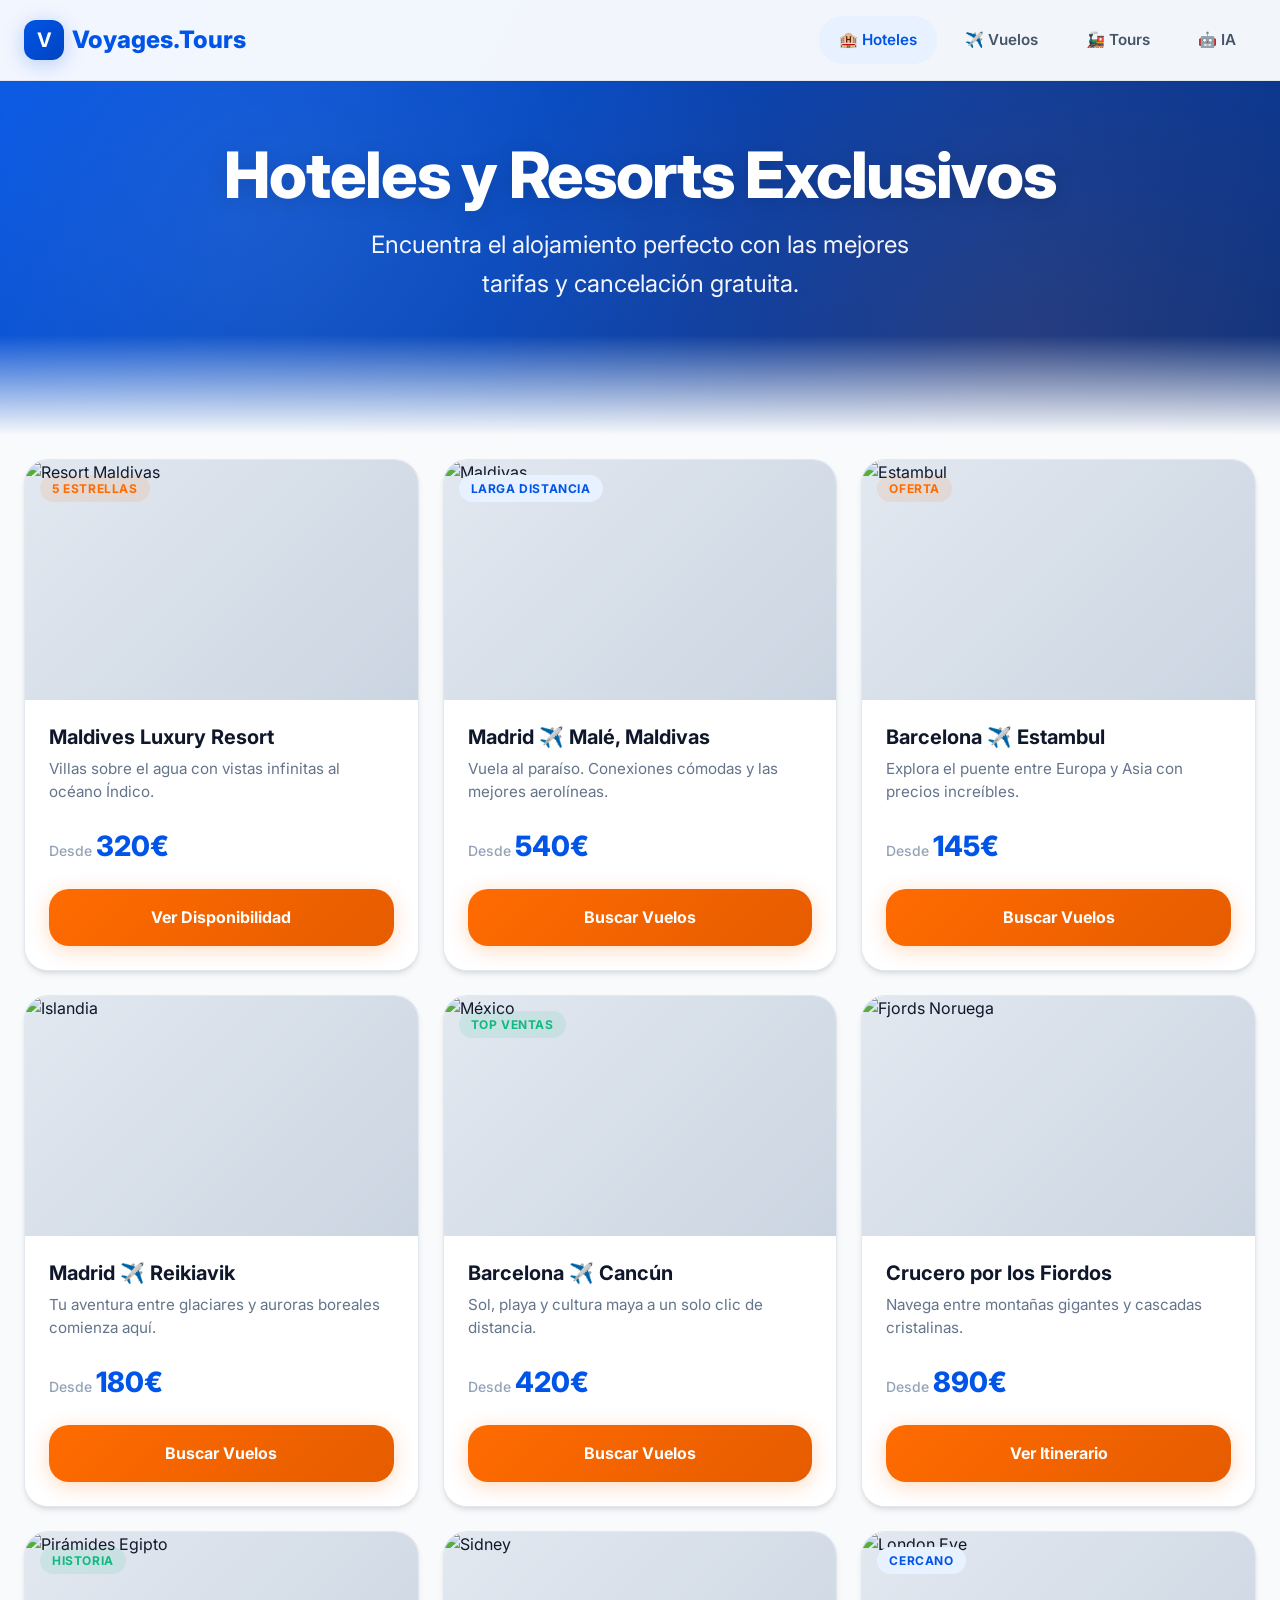
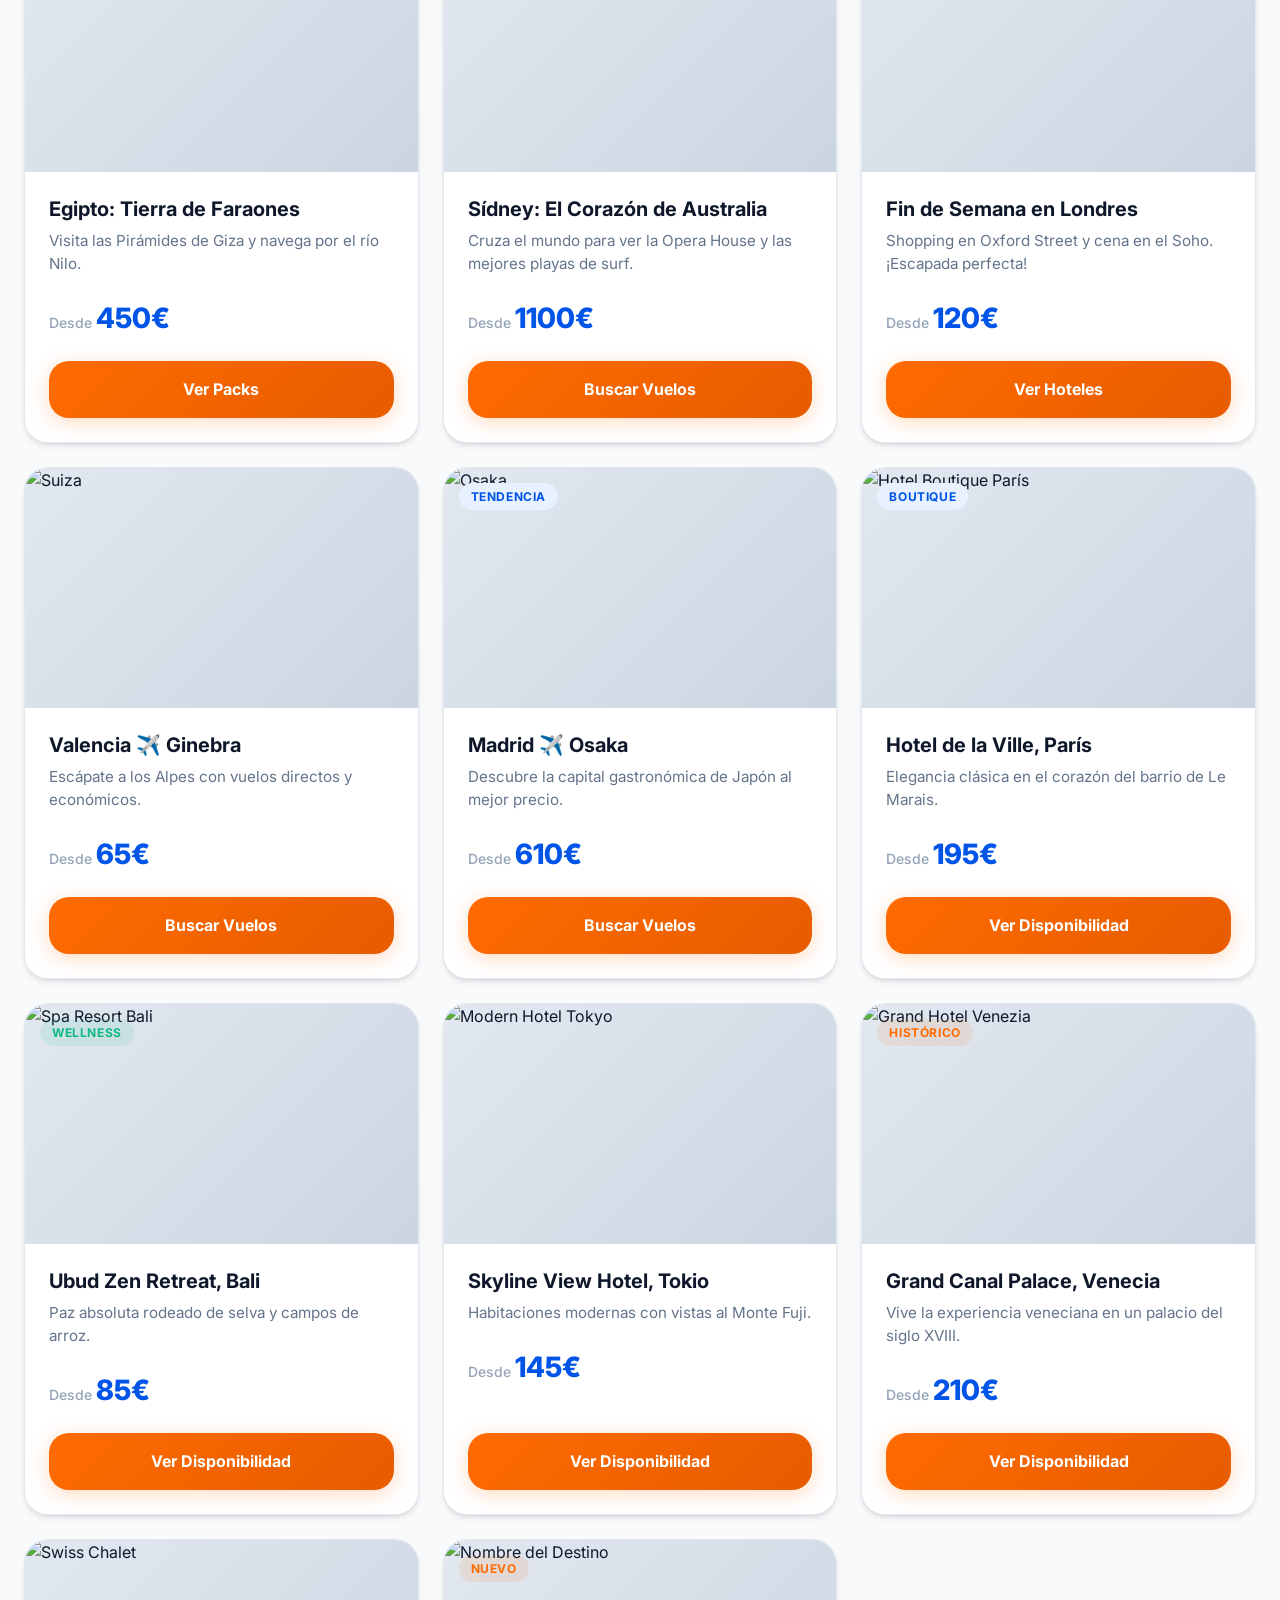
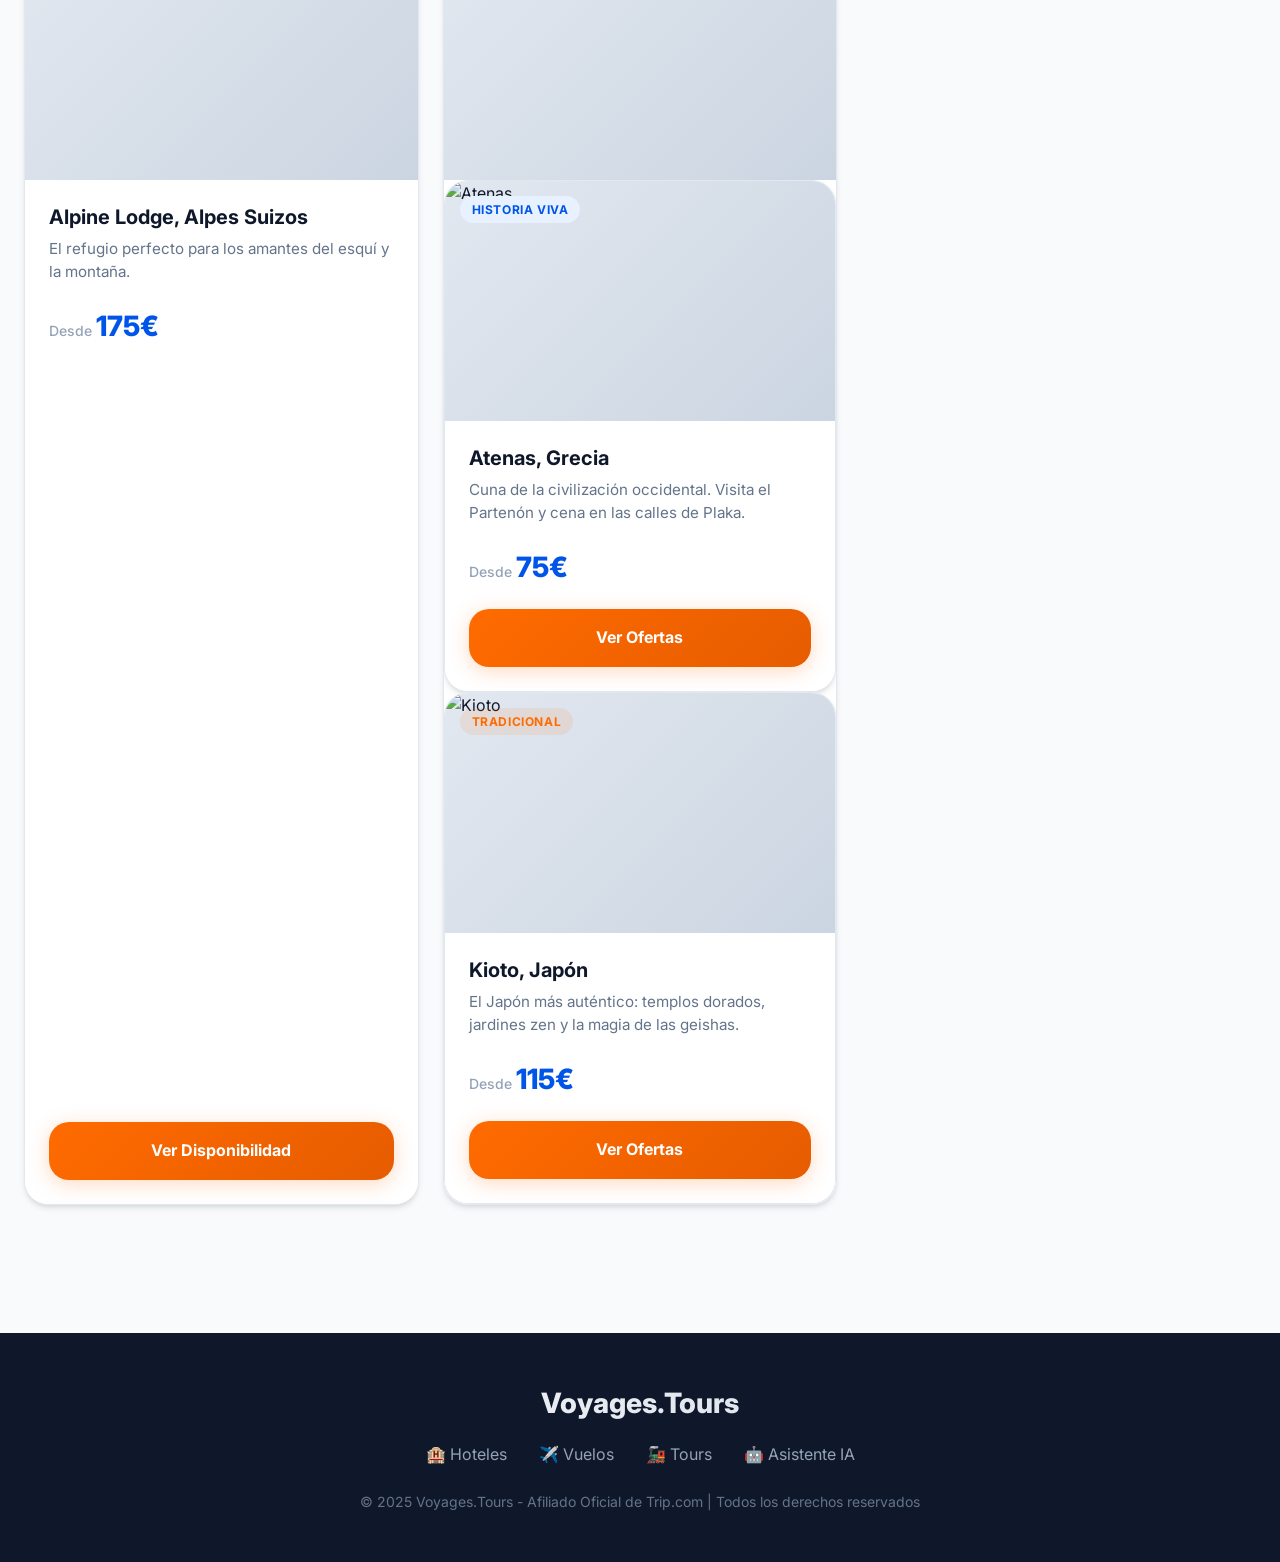
==== index.html @ f08d281b "Update index.html" ====
<!DOCTYPE html>
<html lang="es">
<head>
    <meta charset="UTF-8">
    <meta name="viewport" content="width=device-width, initial-scale=1.0">
    <title>Hoteles - Voyages.Tours</title>
    <link rel="preconnect" href="https://fonts.googleapis.com">
    <link rel="preconnect" href="https://fonts.gstatic.com" crossorigin>
    <link href="https://fonts.googleapis.com/css2?family=Inter:wght@400;500;600;700;800&display=swap" rel="stylesheet">
    <link rel="stylesheet" href="style.css">
</head>
<body>
    <header class="trip-header">
        <div class="header-container">
            <a href="index.html" class="logo-trip">
                <div class="logo-v">V</div>
                Voyages.Tours
            </a>
            <nav class="menu-icons">
                <a href="hoteles.html" class="menu-item active"><span>🏨 Hoteles</span></a>
                <a href="vuelos.html" class="menu-item"><span>✈️ Vuelos</span></a>
                <a href="tours.html" class="menu-item"><span>🚂 Tours</span></a>
                <a href="ia-assistant.html" class="menu-item"><span>🤖 IA</span></a>
            </nav>
        </div>
    </header>

    <main>
        <section class="hero" style="background: linear-gradient(135deg, #0055E8 0%, #002D80 100%);">
            <div class="hero-content animate-fadeInUp">
                <h1>Hoteles y Resorts Exclusivos</h1>
                <p>Encuentra el alojamiento perfecto con las mejores tarifas y cancelación gratuita.</p>
            </div>
        </section>

        <div class="hotels-grid">
            
            <div class="hotel-card animate-fadeInUp">
                <div class="hotel-image">
                    <span class="badge badge-orange" style="position: absolute; top: 15px; left: 15px; z-index: 2;">5 Estrellas</span>
                    <img src="https://images.unsplash.com/photo-1566073771259-6a8506099945?auto=format&fit=crop&w=800&q=80" alt="Resort Maldivas">
                </div>
                <div class="card-content">
                    <h3>Maldives Luxury Resort</h3>
                    <p>Villas sobre el agua con vistas infinitas al océano Índico.</p>
                    <div class="price-value">320€</div>
                    <a href="https://www.trip.com/?Allianceid=8047264&SID=304625434" class="btn-book">Ver Disponibilidad</a>
                </div>
            </div>

            <div class="hotel-card animate-fadeInUp">
    <div class="hotel-image">
        <span class="badge badge-blue" style="position: absolute; top: 15px; left: 15px; z-index: 2;">Larga Distancia</span>
        <img src="https://images.unsplash.com/photo-1514282401047-d79a71a590e8?w=800" alt="Maldivas">
    </div>
    <div class="card-content">
        <h3>Madrid ✈️ Malé, Maldivas</h3>
        <p>Vuela al paraíso. Conexiones cómodas y las mejores aerolíneas.</p>
        <div class="price-value">540€</div>
        <a href="https://www.trip.com/?Allianceid=8047264&SID=304625434" class="btn-book">Buscar Vuelos</a>
    </div>
</div>

<div class="hotel-card animate-fadeInUp">
    <div class="hotel-image">
        <span class="badge badge-orange" style="position: absolute; top: 15px; left: 15px; z-index: 2;">Oferta</span>
        <img src="https://images.unsplash.com/photo-1524231757912-21f4fe3a7200?w=800" alt="Estambul">
    </div>
    <div class="card-content">
        <h3>Barcelona ✈️ Estambul</h3>
        <p>Explora el puente entre Europa y Asia con precios increíbles.</p>
        <div class="price-value">145€</div>
        <a href="https://www.trip.com/?Allianceid=8047264&SID=304625434" class="btn-book">Buscar Vuelos</a>
    </div>
</div>

<div class="hotel-card animate-fadeInUp">
    <div class="hotel-image">
        <img src="https://images.unsplash.com/photo-1521024221340-efe7d7fa239b?w=800" alt="Islandia">
    </div>
    <div class="card-content">
        <h3>Madrid ✈️ Reikiavik</h3>
        <p>Tu aventura entre glaciares y auroras boreales comienza aquí.</p>
        <div class="price-value">180€</div>
        <a href="https://www.trip.com/?Allianceid=8047264&SID=304625434" class="btn-book">Buscar Vuelos</a>
    </div>
</div>

<div class="hotel-card animate-fadeInUp">
    <div class="hotel-image">
        <span class="badge badge-green" style="position: absolute; top: 15px; left: 15px; z-index: 2;">Top Ventas</span>
        <img src="https://images.unsplash.com/photo-1512813583141-b921d016e146?w=800" alt="México">
    </div>
    <div class="card-content">
        <h3>Barcelona ✈️ Cancún</h3>
        <p>Sol, playa y cultura maya a un solo clic de distancia.</p>
        <div class="price-value">420€</div>
        <a href="https://www.trip.com/?Allianceid=8047264&SID=304625434" class="btn-book">Buscar Vuelos</a>
    </div>
</div>


 <div class="hotel-card animate-fadeInUp">
    <div class="hotel-image">
        <img src="https://images.unsplash.com/photo-1506929113675-4ea30eeaf247?w=800" alt="Fjords Noruega">
    </div>
    <div class="card-content">
        <h3>Crucero por los Fiordos</h3>
        <p>Navega entre montañas gigantes y cascadas cristalinas.</p>
        <div class="price-value">890€</div>
        <a href="https://www.trip.com/?Allianceid=8047264&SID=304625434" class="btn-book">Ver Itinerario</a>
    </div>
</div>

<div class="hotel-card animate-fadeInUp">
    <div class="hotel-image">
        <span class="badge badge-green" style="position: absolute; top: 15px; left: 15px; z-index: 2;">Historia</span>
        <img src="https://images.unsplash.com/photo-1503177119275-0aa32b3a9368?w=800" alt="Pirámides Egipto">
    </div>
    <div class="card-content">
        <h3>Egipto: Tierra de Faraones</h3>
        <p>Visita las Pirámides de Giza y navega por el río Nilo.</p>
        <div class="price-value">450€</div>
        <a href="https://www.trip.com/?Allianceid=8047264&SID=304625434" class="btn-book">Ver Packs</a>
    </div>
</div>

<div class="hotel-card animate-fadeInUp">
    <div class="hotel-image">
        <img src="https://images.unsplash.com/photo-1506973035872-a4ec16b8e8d9?w=800" alt="Sidney">
    </div>
    <div class="card-content">
        <h3>Sídney: El Corazón de Australia</h3>
        <p>Cruza el mundo para ver la Opera House y las mejores playas de surf.</p>
        <div class="price-value">1100€</div>
        <a href="https://www.trip.com/?Allianceid=8047264&SID=304625434" class="btn-book">Buscar Vuelos</a>
    </div>
</div>

<div class="hotel-card animate-fadeInUp">
    <div class="hotel-image">
        <span class="badge badge-blue" style="position: absolute; top: 15px; left: 15px; z-index: 2;">Cercano</span>
        <img src="https://images.unsplash.com/photo-1513635269975-59663e0ac1ad?w=800" alt="London Eye">
    </div>
    <div class="card-content">
        <h3>Fin de Semana en Londres</h3>
        <p>Shopping en Oxford Street y cena en el Soho. ¡Escapada perfecta!</p>
        <div class="price-value">120€</div>
        <a href="https://www.trip.com/?Allianceid=8047264&SID=304625434" class="btn-book">Ver Hoteles</a>
    </div>
</div>           
<div class="hotel-card animate-fadeInUp">
    <div class="hotel-image">
        <img src="https://images.unsplash.com/photo-1530122037265-a5f1f91d3b99?w=800" alt="Suiza">
    </div>
    <div class="card-content">
        <h3>Valencia ✈️ Ginebra</h3>
        <p>Escápate a los Alpes con vuelos directos y económicos.</p>
        <div class="price-value">65€</div>
        <a href="https://www.trip.com/?Allianceid=8047264&SID=304625434" class="btn-book">Buscar Vuelos</a>
    </div>
</div>

<div class="hotel-card animate-fadeInUp">
    <div class="hotel-image">
        <span class="badge badge-blue" style="position: absolute; top: 15px; left: 15px; z-index: 2;">Tendencia</span>
        <img src="https://images.unsplash.com/photo-1493976040374-85c8e12f0c0e?w=800" alt="Osaka">
    </div>
    <div class="card-content">
        <h3>Madrid ✈️ Osaka</h3>
        <p>Descubre la capital gastronómica de Japón al mejor precio.</p>
        <div class="price-value">610€</div>
        <a href="https://www.trip.com/?Allianceid=8047264&SID=304625434" class="btn-book">Buscar Vuelos</a>
    </div>
</div>
            <div class="hotel-card animate-fadeInUp">
                <div class="hotel-image">
                    <span class="badge badge-blue" style="position: absolute; top: 15px; left: 15px; z-index: 2;">Boutique</span>
                    <img src="https://images.unsplash.com/photo-1551882547-ff43c63e1c04?auto=format&fit=crop&w=800&q=80" alt="Hotel Boutique París">
                </div>
                <div class="card-content">
                    <h3>Hotel de la Ville, París</h3>
                    <p>Elegancia clásica en el corazón del barrio de Le Marais.</p>
                    <div class="price-value">195€</div>
                    <a href="https://www.trip.com/?Allianceid=8047264&SID=304625434" class="btn-book">Ver Disponibilidad</a>
                </div>
            </div>
  
            <div class="hotel-card animate-fadeInUp">
                <div class="hotel-image">
                    <span class="badge badge-green" style="position: absolute; top: 15px; left: 15px; z-index: 2;">Wellness</span>
                    <img src="https://images.unsplash.com/photo-1540541338287-41700207dee6?auto=format&fit=crop&w=800&q=80" alt="Spa Resort Bali">
                </div>
                <div class="card-content">
                    <h3>Ubud Zen Retreat, Bali</h3>
                    <p>Paz absoluta rodeado de selva y campos de arroz.</p>
                    <div class="price-value">85€</div>
                    <a href="https://www.trip.com/?Allianceid=8047264&SID=304625434" class="btn-book">Ver Disponibilidad</a>
                </div>
            </div>

            <div class="hotel-card animate-fadeInUp">
                <div class="hotel-image">
                    <img src="https://images.unsplash.com/photo-1582719478250-c89cae4dc85b?auto=format&fit=crop&w=800&q=80" alt="Modern Hotel Tokyo">
                </div>
                <div class="card-content">
                    <h3>Skyline View Hotel, Tokio</h3>
                    <p>Habitaciones modernas con vistas al Monte Fuji.</p>
                    <div class="price-value">145€</div>
                    <a href="https://www.trip.com/?Allianceid=8047264&SID=304625434" class="btn-book">Ver Disponibilidad</a>
                </div>
            </div>

            <div class="hotel-card animate-fadeInUp">
                <div class="hotel-image">
                    <span class="badge badge-orange" style="position: absolute; top: 15px; left: 15px; z-index: 2;">Histórico</span>
                    <img src="https://images.unsplash.com/photo-1520250497591-112f2f40a3f4?auto=format&fit=crop&w=800&q=80" alt="Grand Hotel Venezia">
                </div>
                <div class="card-content">
                    <h3>Grand Canal Palace, Venecia</h3>
                    <p>Vive la experiencia veneciana en un palacio del siglo XVIII.</p>
                    <div class="price-value">210€</div>
                    <a href="https://www.trip.com/?Allianceid=8047264&SID=304625434" class="btn-book">Ver Disponibilidad</a>
                </div>
            </div>

            <div class="hotel-card animate-fadeInUp">
                <div class="hotel-image">
                    <img src="https://images.unsplash.com/photo-1544124499-58912cbddaad?auto=format&fit=crop&w=800&q=80" alt="Swiss Chalet">
                </div>
                <div class="card-content">
                    <h3>Alpine Lodge, Alpes Suizos</h3>
                    <p>El refugio perfecto para los amantes del esquí y la montaña.</p>
                    <div class="price-value">175€</div>
                    <a href="https://www.trip.com/?Allianceid=8047264&SID=304625434" class="btn-book">Ver Disponibilidad</a>
                </div>
            </div>
<div class="hotel-card animate-fadeInUp">
    <div class="hotel-image">
        <span class="badge badge-orange" style="position: absolute; top: 15px; left: 15px; z-index: 2;">NUEVO</span>
        <img src="URL_DE_LA_FOTO" alt="Nombre del Destino" loading="lazy">
    </div>
    <div class="hotel-card animate-fadeInUp">
    <div class="hotel-image">
        <span class="badge badge-blue" style="position: absolute; top: 15px; left: 15px; z-index: 2;">Historia Viva</span>
        <img src="https://images.unsplash.com/photo-1513104890138-7c749659a591?w=800" alt="Atenas">
    </div>
    <div class="card-content">
        <h3>Atenas, Grecia</h3>
        <p>Cuna de la civilización occidental. Visita el Partenón y cena en las calles de Plaka.</p>
        <div class="price-value">75€</div>
        <a href="https://www.trip.com/?Allianceid=8047264&SID=304625434" class="btn-book">Ver Ofertas</a>
    </div>
</div>

<div class="hotel-card animate-fadeInUp">
    <div class="hotel-image">
        <span class="badge badge-orange" style="position: absolute; top: 15px; left: 15px; z-index: 2;">Tradicional</span>
        <img src="https://images.unsplash.com/photo-1493976040374-85c8e12f0c0e?w=800" alt="Kioto">
    </div>
    <div class="card-content">
        <h3>Kioto, Japón</h3>
        <p>El Japón más auténtico: templos dorados, jardines zen y la magia de las geishas.</p>
        <div class="price-value">115€</div>
        <a href="https://www.trip.com/?Allianceid=8047264&SID=304625434" class="btn-book">Ver Ofertas</a>
    </div>
</div>
</div>
        </div>
    </main>

    <footer>
        <div class="footer-content">
            <div class="footer-logo">Voyages.Tours</div>
            <div class="footer-links">
                <a href="hoteles.html">🏨 Hoteles</a>
                <a href="vuelos.html">✈️ Vuelos</a>
                <a href="tours.html">🚂 Tours</a>
                <a href="ia-assistant.html">🤖 Asistente IA</a>
            </div>
            <p>© 2025 Voyages.Tours - Afiliado Oficial de Trip.com | Todos los derechos reservados</p>
        </div>
    </footer>
</body>
</html>
---- style.css ----
/* ============================================
   VOYAGES.TOURS - MODERN TRAVEL DESIGN SYSTEM
   Inspirado en Trip.com - Versión Ultra Profesional
   ============================================ */

/* Variables de Diseño */
:root {
    /* Colores principales de Trip.com */
    --trip-blue: #0055E8;
    --trip-blue-dark: #0044c0;
    --trip-blue-light: #E8F1FF;
    --trip-orange: #FF6B00;
    --trip-orange-dark: #e65c00;

    /* Escala de grises */
    --gray-900: #0F172A;
    --gray-800: #1E293B;
    --gray-700: #334155;
    --gray-600: #475569;
    --gray-500: #64748B;
    --gray-400: #94A3B8;
    --gray-300: #CBD5E1;
    --gray-200: #E2E8F0;
    --gray-100: #F1F5F9;
    --gray-50: #F8FAFC;

    /* Colores base */
    --white: #FFFFFF;
    --black: #000000;
    --success: #10B981;
    --warning: #F59E0B;
    --error: #EF4444;

    /* Sombras Modernas */
    --shadow-sm: 0 1px 2px 0 rgba(0, 0, 0, 0.05);
    --shadow-md: 0 4px 6px -1px rgba(0, 0, 0, 0.1), 0 2px 4px -1px rgba(0, 0, 0, 0.06);
    --shadow-lg: 0 10px 15px -3px rgba(0, 0, 0, 0.1), 0 4px 6px -2px rgba(0, 0, 0, 0.05);
    --shadow-xl: 0 20px 25px -5px rgba(0, 0, 0, 0.1), 0 10px 10px -5px rgba(0, 0, 0, 0.04);
    --shadow-2xl: 0 25px 50px -12px rgba(0, 0, 0, 0.25);
    --shadow-blue: 0 4px 20px rgba(0, 85, 232, 0.25);
    --shadow-orange: 0 4px 20px rgba(255, 107, 0, 0.25);

    /* Bordes redondeados */
    --radius-sm: 8px;
    --radius-md: 12px;
    --radius-lg: 16px;
    --radius-xl: 20px;
    --radius-2xl: 24px;
    --radius-full: 9999px;

    /* Espaciado */
    --space-1: 0.25rem;
    --space-2: 0.5rem;
    --space-3: 0.75rem;
    --space-4: 1rem;
    --space-5: 1.25rem;
    --space-6: 1.5rem;
    --space-8: 2rem;
    --space-10: 2.5rem;
    --space-12: 3rem;
    --space-16: 4rem;
    --space-20: 5rem;

    /* Transiciones */
    --transition-fast: 150ms cubic-bezier(0.4, 0, 0.2, 1);
    --transition-base: 300ms cubic-bezier(0.4, 0, 0.2, 1);
    --transition-slow: 500ms cubic-bezier(0.4, 0, 0.2, 1);
    --transition-bounce: 500ms cubic-bezier(0.34, 1.56, 0.64, 1);
}

/* ============================================
   RESET & BASE
   ============================================ */
*, *::before, *::after {
    box-sizing: border-box;
    margin: 0;
    padding: 0;
}

html {
    scroll-behavior: smooth;
    -webkit-font-smoothing: antialiased;
    -moz-osx-font-smoothing: grayscale;
}

body {
    font-family: 'Inter', -apple-system, BlinkMacSystemFont, 'Segoe UI', Roboto, 'Helvetica Neue', Arial, sans-serif;
    background-color: var(--gray-50);
    color: var(--gray-900);
    line-height: 1.6;
    min-height: 100vh;
}

img {
    max-width: 100%;
    height: auto;
    display: block;
}

a {
    text-decoration: none;
    color: inherit;
}

/* ============================================
   HEADER - Modern Navigation
   ============================================ */
.trip-header {
    background: rgba(255, 255, 255, 0.95);
    backdrop-filter: blur(20px);
    -webkit-backdrop-filter: blur(20px);
    padding: 0;
    box-shadow: var(--shadow-sm);
    position: fixed;
    top: 0;
    left: 0;
    right: 0;
    z-index: 1000;
    border-bottom: 1px solid var(--gray-200);
}

.header-container {
    display: flex;
    justify-content: space-between;
    align-items: center;
    max-width: 1400px;
    margin: 0 auto;
    padding: var(--space-4) var(--space-6);
}

.logo-trip {
    display: flex;
    align-items: center;
    gap: var(--space-2);
    font-size: 1.5rem;
    font-weight: 800;
    color: var(--trip-blue);
    transition: transform var(--transition-base);
}

.logo-trip:hover {
    transform: scale(1.02);
}

.logo-v {
    background: linear-gradient(135deg, var(--trip-blue) 0%, var(--trip-blue-dark) 100%);
    color: white;
    width: 40px;
    height: 40px;
    display: flex;
    align-items: center;
    justify-content: center;
    border-radius: var(--radius-md);
    font-weight: 700;
    font-size: 1.25rem;
    box-shadow: var(--shadow-blue);
}

.menu-icons {
    display: flex;
    align-items: center;
    gap: var(--space-2);
}

.menu-item {
    display: flex;
    align-items: center;
    gap: var(--space-2);
    padding: var(--space-3) var(--space-5);
    border-radius: var(--radius-full);
    font-weight: 600;
    font-size: 0.95rem;
    color: var(--gray-600);
    transition: all var(--transition-base);
    position: relative;
    overflow: hidden;
}

.menu-item::before {
    content: '';
    position: absolute;
    inset: 0;
    background: linear-gradient(135deg, var(--trip-blue-light) 0%, transparent 100%);
    opacity: 0;
    transition: opacity var(--transition-base);
}

.menu-item span {
    position: relative;
    z-index: 1;
}

.menu-item:hover {
    color: var(--trip-blue);
    transform: translateY(-2px);
}

.menu-item:hover::before {
    opacity: 1;
}

.menu-item.active {
    color: var(--trip-blue);
    background: var(--trip-blue-light);
}

/* ============================================
   HERO SECTION - Ultra Modern
   ============================================ */
.hero {
    background: linear-gradient(135deg, var(--trip-blue) 0%, #0066FF 50%, #00D4FF 100%);
    color: white;
    padding: 140px var(--space-6) 100px;
    text-align: center;
    position: relative;
    overflow: hidden;
    margin-top: 0;
}

.hero::before {
    content: '';
    position: absolute;
    top: 0;
    left: 0;
    right: 0;
    bottom: 0;
    background:
        radial-gradient(circle at 20% 50%, rgba(255,255,255,0.1) 0%, transparent 50%),
        radial-gradient(circle at 80% 80%, rgba(255,107,0,0.15) 0%, transparent 50%);
    pointer-events: none;
}

.hero::after {
    content: '';
    position: absolute;
    bottom: 0;
    left: 0;
    right: 0;
    height: 100px;
    background: linear-gradient(to top, var(--gray-50), transparent);
}

.hero-content {
    position: relative;
    z-index: 2;
    max-width: 900px;
    margin: 0 auto;
}

.hero h1 {
    font-size: clamp(2.5rem, 5vw, 4rem);
    font-weight: 800;
    margin-bottom: var(--space-4);
    line-height: 1.1;
    text-shadow: 0 4px 20px rgba(0,0,0,0.15);
    letter-spacing: -0.02em;
}

.hero p {
    font-size: clamp(1.125rem, 2vw, 1.5rem);
    opacity: 0.95;
    margin-bottom: var(--space-8);
    font-weight: 400;
    max-width: 600px;
    margin-left: auto;
    margin-right: auto;
}

/* Search Box Simulation */
.search-box {
    background: white;
    border-radius: var(--radius-2xl);
    padding: var(--space-2);
    box-shadow: var(--shadow-2xl);
    display: flex;
    gap: var(--space-2);
    max-width: 700px;
    margin: 0 auto var(--space-8);
    flex-wrap: wrap;
}

.search-field {
    flex: 1;
    min-width: 200px;
    padding: var(--space-4) var(--space-5);
    border: 2px solid var(--gray-200);
    border-radius: var(--radius-xl);
    font-size: 1rem;
    font-family: inherit;
    transition: all var(--transition-base);
    background: var(--gray-50);
}

.search-field:focus {
    outline: none;
    border-color: var(--trip-blue);
    background: white;
    box-shadow: 0 0 0 4px var(--trip-blue-light);
}

.search-btn {
    background: linear-gradient(135deg, var(--trip-orange) 0%, var(--trip-orange-dark) 100%);
    color: white;
    border: none;
    padding: var(--space-4) var(--space-8);
    border-radius: var(--radius-xl);
    font-weight: 700;
    font-size: 1rem;
    cursor: pointer;
    transition: all var(--transition-base);
    box-shadow: var(--shadow-orange);
    white-space: nowrap;
}

.search-btn:hover {
    transform: translateY(-2px);
    box-shadow: 0 8px 25px rgba(255, 107, 0, 0.4);
}

/* Hero Gradient Variant */
.hero-gradient {
    background: linear-gradient(135deg, var(--trip-blue) 0%, #7C3AED 50%, #EC4899 100%);
    color: white;
    padding: 140px var(--space-6) 100px;
    text-align: center;
    position: relative;
    overflow: hidden;
}

.hero-gradient::before {
    content: '';
    position: absolute;
    top: 0;
    left: 0;
    right: 0;
    bottom: 0;
    background:
        radial-gradient(circle at 30% 20%, rgba(255,255,255,0.1) 0%, transparent 40%),
        radial-gradient(circle at 70% 60%, rgba(255,255,255,0.08) 0%, transparent 40%);
}

.hero-gradient::after {
    content: '';
    position: absolute;
    bottom: 0;
    left: 0;
    right: 0;
    height: 100px;
    background: linear-gradient(to top, var(--gray-50), transparent);
}

/* ============================================
   SECTION HEADERS
   ============================================ */
.section-header {
    text-align: center;
    padding: var(--space-16) var(--space-6) var(--space-8);
    max-width: 800px;
    margin: 0 auto;
}

.section-title {
    font-size: clamp(1.75rem, 3vw, 2.5rem);
    font-weight: 800;
    color: var(--gray-900);
    margin-bottom: var(--space-3);
    letter-spacing: -0.02em;
}

.section-subtitle {
    font-size: 1.125rem;
    color: var(--gray-500);
    font-weight: 400;
}

/* ============================================
   GRID & CARDS - Ultra Modern
   ============================================ */
.hotels-grid {
    display: grid;
    grid-template-columns: repeat(auto-fill, minmax(320px, 1fr));
    gap: var(--space-6);
    padding: var(--space-6) var(--space-6) var(--space-16);
    max-width: 1400px;
    margin: 0 auto;
}

.hotel-card {
    background: var(--white);
    border-radius: var(--radius-2xl);
    overflow: hidden;
    box-shadow: var(--shadow-md);
    display: flex;
    flex-direction: column;
    transition: all var(--transition-bounce);
    border: 1px solid var(--gray-200);
    position: relative;
}

.hotel-card::before {
    content: '';
    position: absolute;
    inset: 0;
    background: linear-gradient(135deg, var(--trip-blue-light) 0%, transparent 100%);
    opacity: 0;
    transition: opacity var(--transition-base);
    pointer-events: none;
}

.hotel-card:hover {
    transform: translateY(-12px);
    box-shadow: var(--shadow-2xl);
    border-color: var(--trip-blue);
}

.hotel-card:hover::before {
    opacity: 0.5;
}

/* ============================================
   HOTEL IMAGES - Perfect Fit
   ============================================ */
.hotel-image {
    width: 100%;
    height: 240px;
    overflow: hidden;
    position: relative;
    background: linear-gradient(135deg, var(--gray-200) 0%, var(--gray-300) 100%);
}

.hotel-image::after {
    content: '';
    position: absolute;
    bottom: 0;
    left: 0;
    right: 0;
    height: 60px;
    background: linear-gradient(to top, rgba(0,0,0,0.3), transparent);
    opacity: 0;
    transition: opacity var(--transition-base);
}

.hotel-card:hover .hotel-image::after {
    opacity: 1;
}

.hotel-image img {
    width: 100%;
    height: 100%;
    object-fit: cover !important;
    object-position: center;
    transition: transform var(--transition-slow);
}

.hotel-card:hover .hotel-image img {
    transform: scale(1.08);
}

/* ============================================
   CARD CONTENT
   ============================================ */
.card-content {
    padding: var(--space-6);
    display: flex;
    flex-direction: column;
    flex-grow: 1;
    position: relative;
    z-index: 1;
    background: var(--white);
}

.card-content h3 {
    font-size: 1.25rem;
    font-weight: 700;
    margin-bottom: var(--space-2);
    color: var(--gray-900);
    line-height: 1.3;
}

.card-content p {
    color: var(--gray-500);
    font-size: 0.95rem;
    margin-bottom: var(--space-3);
    line-height: 1.5;
}

.price-value {
    font-size: 1.75rem !important;
    font-weight: 800;
    color: var(--trip-blue) !important;
    margin: var(--space-2) 0 var(--space-5) 0 !important;
    display: flex;
    align-items: baseline;
    gap: var(--space-1);
}

.price-value::before {
    content: 'Desde';
    font-size: 0.875rem;
    font-weight: 500;
    color: var(--gray-400);
}

/* ============================================
   BUTTONS - Premium Design
   ============================================ */
.btn-book {
    display: inline-flex;
    align-items: center;
    justify-content: center;
    gap: var(--space-2);
    background: linear-gradient(135deg, var(--trip-orange) 0%, var(--trip-orange-dark) 100%);
    color: white;
    padding: var(--space-4) var(--space-6);
    border-radius: var(--radius-xl);
    font-weight: 700;
    font-size: 1rem;
    text-align: center;
    transition: all var(--transition-base);
    border: none;
    cursor: pointer;
    box-shadow: var(--shadow-orange);
    margin-top: auto;
    position: relative;
    overflow: hidden;
}

.btn-book::before {
    content: '';
    position: absolute;
    top: 0;
    left: -100%;
    width: 100%;
    height: 100%;
    background: linear-gradient(90deg, transparent, rgba(255,255,255,0.3), transparent);
    transition: left 0.5s;
}

.btn-book:hover {
    transform: translateY(-3px);
    box-shadow: 0 8px 25px rgba(255, 107, 0, 0.4);
}

.btn-book:hover::before {
    left: 100%;
}

.btn-book:active {
    transform: translateY(-1px);
}

.btn-book-blue {
    display: inline-flex;
    align-items: center;
    justify-content: center;
    gap: var(--space-2);
    background: linear-gradient(135deg, var(--trip-blue) 0%, var(--trip-blue-dark) 100%);
    color: white;
    padding: var(--space-5) var(--space-8);
    border-radius: var(--radius-xl);
    font-weight: 700;
    font-size: 1.125rem;
    text-align: center;
    transition: all var(--transition-base);
    border: none;
    cursor: pointer;
    box-shadow: var(--shadow-blue);
    position: relative;
    overflow: hidden;
}

.btn-book-blue::before {
    content: '';
    position: absolute;
    top: 0;
    left: -100%;
    width: 100%;
    height: 100%;
    background: linear-gradient(90deg, transparent, rgba(255,255,255,0.3), transparent);
    transition: left 0.5s;
}

.btn-book-blue:hover {
    transform: translateY(-3px);
    box-shadow: 0 10px 30px rgba(0, 85, 232, 0.4);
}

.btn-book-blue:hover::before {
    left: 100%;
}

/* ============================================
   BADGES & TAGS
   ============================================ */
.badge {
    display: inline-flex;
    align-items: center;
    padding: var(--space-1) var(--space-3);
    border-radius: var(--radius-full);
    font-size: 0.75rem;
    font-weight: 700;
    text-transform: uppercase;
    letter-spacing: 0.05em;
}

.badge-blue {
    background: var(--trip-blue-light);
    color: var(--trip-blue);
}

.badge-orange {
    background: rgba(255, 107, 0, 0.1);
    color: var(--trip-orange);
}

.badge-green {
    background: rgba(16, 185, 129, 0.1);
    color: var(--success);
}

/* ============================================
   FEATURES SECTION
   ============================================ */
.features-grid {
    display: grid;
    grid-template-columns: repeat(auto-fit, minmax(280px, 1fr));
    gap: var(--space-6);
    padding: var(--space-6);
    max-width: 1400px;
    margin: 0 auto;
}

.feature-card {
    background: var(--white);
    border-radius: var(--radius-2xl);
    padding: var(--space-8);
    text-align: center;
    box-shadow: var(--shadow-md);
    transition: all var(--transition-bounce);
    border: 1px solid var(--gray-200);
}

.feature-card:hover {
    transform: translateY(-8px);
    box-shadow: var(--shadow-xl);
    border-color: var(--trip-blue);
}

.feature-icon {
    width: 64px;
    height: 64px;
    background: linear-gradient(135deg, var(--trip-blue-light) 0%, var(--trip-blue) 100%);
    border-radius: var(--radius-xl);
    display: flex;
    align-items: center;
    justify-content: center;
    margin: 0 auto var(--space-5);
    font-size: 1.75rem;
    color: var(--trip-blue);
}

.feature-card h3 {
    font-size: 1.25rem;
    font-weight: 700;
    margin-bottom: var(--space-3);
    color: var(--gray-900);
}

.feature-card p {
    color: var(--gray-500);
    font-size: 0.95rem;
    line-height: 1.6;
}

/* ============================================
   FOOTER - Modern
   ============================================ */
footer {
    background: var(--gray-900);
    color: white;
    padding: var(--space-12) var(--space-6);
    margin-top: var(--space-16);
}

.footer-content {
    max-width: 1400px;
    margin: 0 auto;
    text-align: center;
}

.footer-logo {
    font-size: 1.75rem;
    font-weight: 800;
    margin-bottom: var(--space-4);
    background: linear-gradient(135deg, white 0%, var(--gray-300) 100%);
    -webkit-background-clip: text;
    -webkit-text-fill-color: transparent;
    background-clip: text;
}

.footer-links {
    display: flex;
    justify-content: center;
    gap: var(--space-8);
    margin-bottom: var(--space-6);
    flex-wrap: wrap;
}

.footer-links a {
    color: var(--gray-400);
    transition: color var(--transition-base);
}

.footer-links a:hover {
    color: white;
}

footer p {
    color: var(--gray-500);
    font-size: 0.875rem;
}

/* ============================================
   ANIMATIONS
   ============================================ */
@keyframes fadeInUp {
    from {
        opacity: 0;
        transform: translateY(30px);
    }
    to {
        opacity: 1;
        transform: translateY(0);
    }
}

@keyframes pulse {
    0%, 100% {
        opacity: 1;
    }
    50% {
        opacity: 0.7;
    }
}

.animate-fadeInUp {
    animation: fadeInUp 0.6s ease-out forwards;
}

/* ============================================
   RESPONSIVE DESIGN
   ============================================ */
@media (max-width: 1024px) {
    .hotels-grid {
        grid-template-columns: repeat(auto-fill, minmax(280px, 1fr));
    }

    .search-box {
        flex-direction: column;
    }

    .search-field {
        width: 100%;
    }
}

@media (max-width: 768px) {
    .header-container {
        flex-direction: column;
        gap: var(--space-4);
        padding: var(--space-4);
    }

    .menu-icons {
        flex-wrap: wrap;
        justify-content: center;
    }

    .menu-item {
        padding: var(--space-2) var(--space-4);
        font-size: 0.875rem;
    }

    .hero {
        padding: 120px var(--space-4) 60px;
    }

    .hero h1 {
        font-size: 2rem;
    }

    .hotels-grid {
        grid-template-columns: 1fr;
        padding: var(--space-4);
    }

    .hotel-image {
        height: 200px;
    }

    .section-header {
        padding: var(--space-10) var(--space-4) var(--space-6);
    }
}

@media (max-width: 480px) {
    .logo-trip {
        font-size: 1.25rem;
    }

    .logo-v {
        width: 32px;
        height: 32px;
        font-size: 1rem;
    }

    .hero {
        padding: 100px var(--space-4) 40px;
    }

    .card-content {
        padding: var(--space-4);
    }

    .price-value {
        font-size: 1.5rem !important;
    }

    .btn-book, .btn-book-blue {
        padding: var(--space-3) var(--space-4);
        font-size: 0.95rem;
    }
}

/* ============================================
   UTILITY CLASSES
   ============================================ */
.text-center { text-align: center; }
.text-left { text-align: left; }
.text-right { text-align: right; }

.mt-auto { margin-top: auto; }
.mb-auto { margin-bottom: auto; }

.hidden { display: none !important; }
.sr-only {
    position: absolute;
    width: 1px;
    height: 1px;
    padding: 0;
    margin: -1px;
    overflow: hidden;
    clip: rect(0, 0, 0, 0);
    white-space: nowrap;
    border: 0;
}
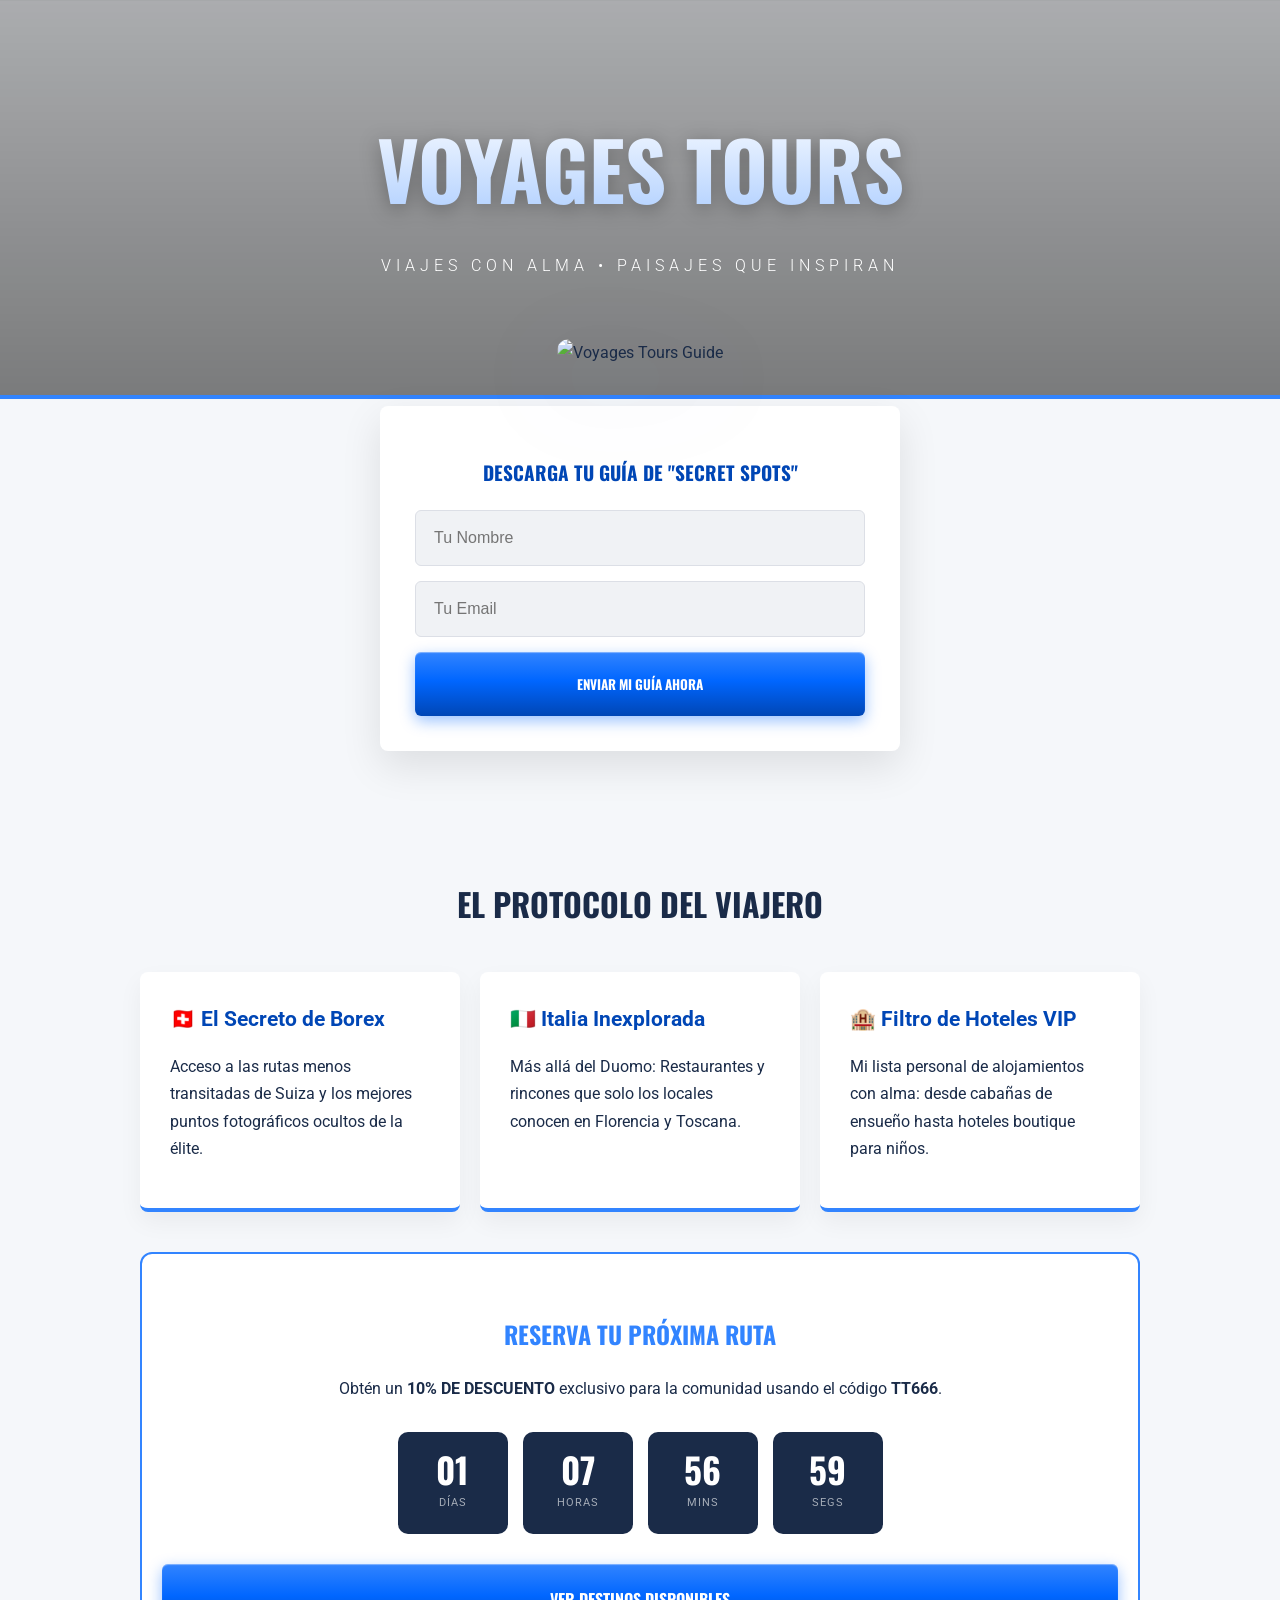
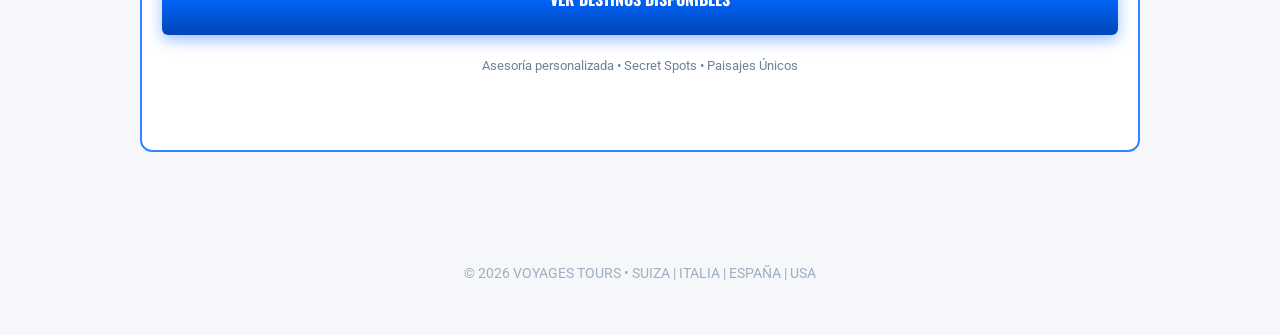
==== commit 4a3c3e3e: "Update index.html" ====
--- a/index.html
+++ b/index.html
@@ -3,283 +3,194 @@
 <head>
     <meta charset="UTF-8">
     <meta name="viewport" content="width=device-width, initial-scale=1.0">
-    <title>Hoteles - Voyages.Tours</title>
-    <link rel="preconnect" href="https://fonts.googleapis.com">
-    <link rel="preconnect" href="https://fonts.gstatic.com" crossorigin>
-    <link href="https://fonts.googleapis.com/css2?family=Inter:wght@400;500;600;700;800&display=swap" rel="stylesheet">
-    <link rel="stylesheet" href="style.css">
+    <title>Voyages Tours | Protocolo de Viaje</title>
+    <link href="https://fonts.googleapis.com/css2?family=Oswald:wght@700&family=Roboto:wght@300;400;700&display=swap" rel="stylesheet">
+    <style>
+        :root {
+            /* PALETA TRIP.COM ACTUALIZADA */
+            --trip-blue-bright: #3284ff; /* Azul vibrante botón */
+            --trip-blue-dark: #0046b5;   /* Azul profundo sombra */
+            --trip-bg: #f5f7fa;          /* Fondo grisáceo limpio */
+            --white: #ffffff;
+            --text-main: #1a2b48;
+            /* DEGRADADO BOTÓN VOYAGES */
+            --btn-gradient: linear-gradient(180deg, #3284ff 0%, #0066ff 45%, #0046b5 100%);
+        }
+
+        body { 
+            font-family: 'Roboto', sans-serif; 
+            background-color: var(--trip-bg); 
+            color: var(--text-main); 
+            margin: 0; 
+            text-align: center; 
+            line-height: 1.7; 
+        }
+
+        h1, h2, h3 { font-family: 'Oswald', sans-serif; text-transform: uppercase; }
+
+        /* HEADER IMPACTANTE */
+        .hero { 
+            padding: 100px 20px; 
+            background: linear-gradient(rgba(0,0,0,0.3), rgba(0,0,0,0.5)), url('https://images.unsplash.com/photo-1507525428034-b723cf961d3e?q=80&w=2073&auto=format&fit=crop'); 
+            background-size: cover; 
+            background-position: center;
+            border-bottom: 4px solid var(--trip-blue-bright); 
+            color: white;
+        }
+
+        .titulo-alfa { 
+            font-size: clamp(2.5rem, 8vw, 5rem); 
+            background: linear-gradient(to bottom, #ffffff 0%, #a5c9ff 100%);
+            -webkit-background-clip: text; 
+            -webkit-text-fill-color: transparent; 
+            margin: 0; 
+            filter: drop-shadow(0 4px 10px rgba(0,0,0,0.3));
+        }
+
+        /* MOCKUP */
+        .hero-mockup { margin: -60px auto 40px; max-width: 480px; position: relative; z-index: 10; }
+        .hero-mockup img { 
+            width: 100%; 
+            filter: drop-shadow(0 25px 50px rgba(0, 70, 181, 0.3)); 
+            border-radius: 12px; 
+        }
+
+        /* CAJA DE REGISTRO */
+        .optin-container { 
+            max-width: 450px; 
+            margin: 0 auto 40px; 
+            background: var(--white); 
+            padding: 35px; 
+            border-radius: 8px;
+            box-shadow: 0 15px 40px rgba(0,0,0,0.1);
+        }
+
+        input { 
+            width: 100%; padding: 18px; margin-bottom: 15px; 
+            background: #f0f2f5; border: 1px solid #dcdfe6; 
+            box-sizing: border-box; border-radius: 6px; font-size: 1rem;
+        }
+
+        /* BOTÓN CORREGIDO - ESTILO AZUL LÍQUIDO */
+        .cta-btn { 
+            display: flex; align-items: center; justify-content: center;
+            width: 100%; padding: 22px;
+            background: var(--btn-gradient);
+            color: white !important; font-weight: 800; font-family: 'Oswald', sans-serif;
+            border: none; cursor: pointer; text-transform: uppercase;
+            text-decoration: none; border-radius: 6px;
+            box-shadow: 0 5px 15px rgba(0, 102, 255, 0.4), inset 0 1px 1px rgba(255,255,255,0.4);
+            transition: 0.3s cubic-bezier(0.175, 0.885, 0.32, 1.275);
+        }
+        .cta-btn:hover { transform: scale(1.02); filter: brightness(1.1); box-shadow: 0 8px 25px rgba(0, 102, 255, 0.6); }
+
+        .section { padding: 60px 20px; max-width: 1000px; margin: 0 auto; }
+
+        /* CARDS DE PROTOCOLO */
+        .product-list { display: grid; grid-template-columns: repeat(auto-fit, minmax(300px, 1fr)); gap: 20px; margin: 40px 0; }
+        .product-item { 
+            background: var(--white); border-radius: 8px;
+            border-bottom: 4px solid var(--trip-blue-bright); 
+            padding: 30px; text-align: left; 
+            box-shadow: 0 10px 25px rgba(0,0,0,0.05);
+        }
+        .product-item h4 { margin: 0 0 15px 0; color: var(--trip-blue-dark); font-size: 1.3rem; }
+
+        /* OFERTA CON CONTADOR */
+        #oferta { 
+            margin-top: 40px; padding: 60px 20px; 
+            border: 2px solid var(--trip-blue-bright); 
+            background: var(--white); border-radius: 12px;
+        }
+
+        .countdown { display: flex; justify-content: center; gap: 15px; margin: 30px 0; }
+        .time-box { background: var(--text-main); color: white; padding: 20px; min-width: 70px; border-radius: 10px; }
+        .time-box span { display: block; font-size: 2.2rem; font-weight: 700; font-family: 'Oswald'; line-height: 1; }
+        .time-box label { font-size: 0.7rem; text-transform: uppercase; opacity: 0.6; letter-spacing: 1px; }
+
+        footer { padding: 50px 20px; color: #a0aec0; font-size: 0.85rem; }
+    </style>
 </head>
 <body>
-    <header class="trip-header">
-        <div class="header-container">
-            <a href="index.html" class="logo-trip">
-                <div class="logo-v">V</div>
-                Voyages.Tours
-            </a>
-            <nav class="menu-icons">
-                <a href="hoteles.html" class="menu-item active"><span>🏨 Hoteles</span></a>
-                <a href="vuelos.html" class="menu-item"><span>✈️ Vuelos</span></a>
-                <a href="tours.html" class="menu-item"><span>🚂 Tours</span></a>
-                <a href="ia-assistant.html" class="menu-item"><span>🤖 IA</span></a>
-            </nav>
-        </div>
+
+    <header class="hero">
+        <h1 class="titulo-alfa">VOYAGES TOURS</h1>
+        <p style="letter-spacing: 5px; font-weight: 300; text-transform: uppercase;">Viajes con Alma • Paisajes que Inspiran</p>
     </header>
 
-    <main>
-        <section class="hero" style="background: linear-gradient(135deg, #0055E8 0%, #002D80 100%);">
-            <div class="hero-content animate-fadeInUp">
-                <h1>Hoteles y Resorts Exclusivos</h1>
-                <p>Encuentra el alojamiento perfecto con las mejores tarifas y cancelación gratuita.</p>
+    <div class="container">
+        <div class="hero-mockup">
+            <img src="mockup.png.PNG" alt="Voyages Tours Guide">
+        </div>
+
+        <div class="optin-container">
+            <h2 style="font-size: 1.2rem; color: var(--trip-blue-dark); margin-bottom: 20px;">DESCARGA TU GUÍA DE "SECRET SPOTS"</h2>
+            <form>
+                <input type="text" placeholder="Tu Nombre" required>
+                <input type="email" placeholder="Tu Email" required>
+                <button type="submit" class="cta-btn">Enviar mi Guía Ahora</button>
+            </form>
+        </div>
+    </div>
+
+    <main class="section">
+        <h2 style="color: var(--text-main); font-size: 2rem;">El Protocolo del Viajero</h2>
+        <div class="product-list">
+            <div class="product-item">
+                <h4>🇨🇭 El Secreto de Borex</h4>
+                <p>Acceso a las rutas menos transitadas de Suiza y los mejores puntos fotográficos ocultos de la élite.</p>
             </div>
-        </section>
+            <div class="product-item">
+                <h4>🇮🇹 Italia Inexplorada</h4>
+                <p>Más allá del Duomo: Restaurantes y rincones que solo los locales conocen en Florencia y Toscana.</p>
+            </div>
+            <div class="product-item">
+                <h4>🏨 Filtro de Hoteles VIP</h4>
+                <p>Mi lista personal de alojamientos con alma: desde cabañas de ensueño hasta hoteles boutique para niños.</p>
+            </div>
+        </div>
 
-        <div class="hotels-grid">
+        <div id="oferta">
+            <h2 style="margin-top:0; color: var(--trip-blue-bright);">RESERVA TU PRÓXIMA RUTA</h2>
+            <p>Obtén un <b>10% DE DESCUENTO</b> exclusivo para la comunidad usando el código <b>TT666</b>.</p>
             
-            <div class="hotel-card animate-fadeInUp">
-                <div class="hotel-image">
-                    <span class="badge badge-orange" style="position: absolute; top: 15px; left: 15px; z-index: 2;">5 Estrellas</span>
-                    <img src="https://images.unsplash.com/photo-1566073771259-6a8506099945?auto=format&fit=crop&w=800&q=80" alt="Resort Maldivas">
-                </div>
-                <div class="card-content">
-                    <h3>Maldives Luxury Resort</h3>
-                    <p>Villas sobre el agua con vistas infinitas al océano Índico.</p>
-                    <div class="price-value">320€</div>
-                    <a href="https://www.trip.com/?Allianceid=8047264&SID=304625434" class="btn-book">Ver Disponibilidad</a>
-                </div>
+            <div class="countdown">
+                <div class="time-box"><span id="days">01</span><label>Días</label></div>
+                <div class="time-box"><span id="hours">07</span><label>Horas</label></div>
+                <div class="time-box"><span id="mins">57</span><label>Mins</label></div>
+                <div class="time-box"><span id="secs">51</span><label>Segs</label></div>
             </div>
 
-            <div class="hotel-card animate-fadeInUp">
-    <div class="hotel-image">
-        <span class="badge badge-blue" style="position: absolute; top: 15px; left: 15px; z-index: 2;">Larga Distancia</span>
-        <img src="https://images.unsplash.com/photo-1514282401047-d79a71a590e8?w=800" alt="Maldivas">
-    </div>
-    <div class="card-content">
-        <h3>Madrid ✈️ Malé, Maldivas</h3>
-        <p>Vuela al paraíso. Conexiones cómodas y las mejores aerolíneas.</p>
-        <div class="price-value">540€</div>
-        <a href="https://www.trip.com/?Allianceid=8047264&SID=304625434" class="btn-book">Buscar Vuelos</a>
-    </div>
-</div>
-
-<div class="hotel-card animate-fadeInUp">
-    <div class="hotel-image">
-        <span class="badge badge-orange" style="position: absolute; top: 15px; left: 15px; z-index: 2;">Oferta</span>
-        <img src="https://images.unsplash.com/photo-1524231757912-21f4fe3a7200?w=800" alt="Estambul">
-    </div>
-    <div class="card-content">
-        <h3>Barcelona ✈️ Estambul</h3>
-        <p>Explora el puente entre Europa y Asia con precios increíbles.</p>
-        <div class="price-value">145€</div>
-        <a href="https://www.trip.com/?Allianceid=8047264&SID=304625434" class="btn-book">Buscar Vuelos</a>
-    </div>
-</div>
-
-<div class="hotel-card animate-fadeInUp">
-    <div class="hotel-image">
-        <img src="https://images.unsplash.com/photo-1521024221340-efe7d7fa239b?w=800" alt="Islandia">
-    </div>
-    <div class="card-content">
-        <h3>Madrid ✈️ Reikiavik</h3>
-        <p>Tu aventura entre glaciares y auroras boreales comienza aquí.</p>
-        <div class="price-value">180€</div>
-        <a href="https://www.trip.com/?Allianceid=8047264&SID=304625434" class="btn-book">Buscar Vuelos</a>
-    </div>
-</div>
-
-<div class="hotel-card animate-fadeInUp">
-    <div class="hotel-image">
-        <span class="badge badge-green" style="position: absolute; top: 15px; left: 15px; z-index: 2;">Top Ventas</span>
-        <img src="https://images.unsplash.com/photo-1512813583141-b921d016e146?w=800" alt="México">
-    </div>
-    <div class="card-content">
-        <h3>Barcelona ✈️ Cancún</h3>
-        <p>Sol, playa y cultura maya a un solo clic de distancia.</p>
-        <div class="price-value">420€</div>
-        <a href="https://www.trip.com/?Allianceid=8047264&SID=304625434" class="btn-book">Buscar Vuelos</a>
-    </div>
-</div>
-
-
- <div class="hotel-card animate-fadeInUp">
-    <div class="hotel-image">
-        <img src="https://images.unsplash.com/photo-1506929113675-4ea30eeaf247?w=800" alt="Fjords Noruega">
-    </div>
-    <div class="card-content">
-        <h3>Crucero por los Fiordos</h3>
-        <p>Navega entre montañas gigantes y cascadas cristalinas.</p>
-        <div class="price-value">890€</div>
-        <a href="https://www.trip.com/?Allianceid=8047264&SID=304625434" class="btn-book">Ver Itinerario</a>
-    </div>
-</div>
-
-<div class="hotel-card animate-fadeInUp">
-    <div class="hotel-image">
-        <span class="badge badge-green" style="position: absolute; top: 15px; left: 15px; z-index: 2;">Historia</span>
-        <img src="https://images.unsplash.com/photo-1503177119275-0aa32b3a9368?w=800" alt="Pirámides Egipto">
-    </div>
-    <div class="card-content">
-        <h3>Egipto: Tierra de Faraones</h3>
-        <p>Visita las Pirámides de Giza y navega por el río Nilo.</p>
-        <div class="price-value">450€</div>
-        <a href="https://www.trip.com/?Allianceid=8047264&SID=304625434" class="btn-book">Ver Packs</a>
-    </div>
-</div>
-
-<div class="hotel-card animate-fadeInUp">
-    <div class="hotel-image">
-        <img src="https://images.unsplash.com/photo-1506973035872-a4ec16b8e8d9?w=800" alt="Sidney">
-    </div>
-    <div class="card-content">
-        <h3>Sídney: El Corazón de Australia</h3>
-        <p>Cruza el mundo para ver la Opera House y las mejores playas de surf.</p>
-        <div class="price-value">1100€</div>
-        <a href="https://www.trip.com/?Allianceid=8047264&SID=304625434" class="btn-book">Buscar Vuelos</a>
-    </div>
-</div>
-
-<div class="hotel-card animate-fadeInUp">
-    <div class="hotel-image">
-        <span class="badge badge-blue" style="position: absolute; top: 15px; left: 15px; z-index: 2;">Cercano</span>
-        <img src="https://images.unsplash.com/photo-1513635269975-59663e0ac1ad?w=800" alt="London Eye">
-    </div>
-    <div class="card-content">
-        <h3>Fin de Semana en Londres</h3>
-        <p>Shopping en Oxford Street y cena en el Soho. ¡Escapada perfecta!</p>
-        <div class="price-value">120€</div>
-        <a href="https://www.trip.com/?Allianceid=8047264&SID=304625434" class="btn-book">Ver Hoteles</a>
-    </div>
-</div>           
-<div class="hotel-card animate-fadeInUp">
-    <div class="hotel-image">
-        <img src="https://images.unsplash.com/photo-1530122037265-a5f1f91d3b99?w=800" alt="Suiza">
-    </div>
-    <div class="card-content">
-        <h3>Valencia ✈️ Ginebra</h3>
-        <p>Escápate a los Alpes con vuelos directos y económicos.</p>
-        <div class="price-value">65€</div>
-        <a href="https://www.trip.com/?Allianceid=8047264&SID=304625434" class="btn-book">Buscar Vuelos</a>
-    </div>
-</div>
-
-<div class="hotel-card animate-fadeInUp">
-    <div class="hotel-image">
-        <span class="badge badge-blue" style="position: absolute; top: 15px; left: 15px; z-index: 2;">Tendencia</span>
-        <img src="https://images.unsplash.com/photo-1493976040374-85c8e12f0c0e?w=800" alt="Osaka">
-    </div>
-    <div class="card-content">
-        <h3>Madrid ✈️ Osaka</h3>
-        <p>Descubre la capital gastronómica de Japón al mejor precio.</p>
-        <div class="price-value">610€</div>
-        <a href="https://www.trip.com/?Allianceid=8047264&SID=304625434" class="btn-book">Buscar Vuelos</a>
-    </div>
-</div>
-            <div class="hotel-card animate-fadeInUp">
-                <div class="hotel-image">
-                    <span class="badge badge-blue" style="position: absolute; top: 15px; left: 15px; z-index: 2;">Boutique</span>
-                    <img src="https://images.unsplash.com/photo-1551882547-ff43c63e1c04?auto=format&fit=crop&w=800&q=80" alt="Hotel Boutique París">
-                </div>
-                <div class="card-content">
-                    <h3>Hotel de la Ville, París</h3>
-                    <p>Elegancia clásica en el corazón del barrio de Le Marais.</p>
-                    <div class="price-value">195€</div>
-                    <a href="https://www.trip.com/?Allianceid=8047264&SID=304625434" class="btn-book">Ver Disponibilidad</a>
-                </div>
+            <div style="display: flex; justify-content: center;">
+                <a href="https://paa.ge/voyages.tours/en" class="cta-btn">Ver Destinos Disponibles</a>
             </div>
-  
-            <div class="hotel-card animate-fadeInUp">
-                <div class="hotel-image">
-                    <span class="badge badge-green" style="position: absolute; top: 15px; left: 15px; z-index: 2;">Wellness</span>
-                    <img src="https://images.unsplash.com/photo-1540541338287-41700207dee6?auto=format&fit=crop&w=800&q=80" alt="Spa Resort Bali">
-                </div>
-                <div class="card-content">
-                    <h3>Ubud Zen Retreat, Bali</h3>
-                    <p>Paz absoluta rodeado de selva y campos de arroz.</p>
-                    <div class="price-value">85€</div>
-                    <a href="https://www.trip.com/?Allianceid=8047264&SID=304625434" class="btn-book">Ver Disponibilidad</a>
-                </div>
-            </div>
-
-            <div class="hotel-card animate-fadeInUp">
-                <div class="hotel-image">
-                    <img src="https://images.unsplash.com/photo-1582719478250-c89cae4dc85b?auto=format&fit=crop&w=800&q=80" alt="Modern Hotel Tokyo">
-                </div>
-                <div class="card-content">
-                    <h3>Skyline View Hotel, Tokio</h3>
-                    <p>Habitaciones modernas con vistas al Monte Fuji.</p>
-                    <div class="price-value">145€</div>
-                    <a href="https://www.trip.com/?Allianceid=8047264&SID=304625434" class="btn-book">Ver Disponibilidad</a>
-                </div>
-            </div>
-
-            <div class="hotel-card animate-fadeInUp">
-                <div class="hotel-image">
-                    <span class="badge badge-orange" style="position: absolute; top: 15px; left: 15px; z-index: 2;">Histórico</span>
-                    <img src="https://images.unsplash.com/photo-1520250497591-112f2f40a3f4?auto=format&fit=crop&w=800&q=80" alt="Grand Hotel Venezia">
-                </div>
-                <div class="card-content">
-                    <h3>Grand Canal Palace, Venecia</h3>
-                    <p>Vive la experiencia veneciana en un palacio del siglo XVIII.</p>
-                    <div class="price-value">210€</div>
-                    <a href="https://www.trip.com/?Allianceid=8047264&SID=304625434" class="btn-book">Ver Disponibilidad</a>
-                </div>
-            </div>
-
-            <div class="hotel-card animate-fadeInUp">
-                <div class="hotel-image">
-                    <img src="https://images.unsplash.com/photo-1544124499-58912cbddaad?auto=format&fit=crop&w=800&q=80" alt="Swiss Chalet">
-                </div>
-                <div class="card-content">
-                    <h3>Alpine Lodge, Alpes Suizos</h3>
-                    <p>El refugio perfecto para los amantes del esquí y la montaña.</p>
-                    <div class="price-value">175€</div>
-                    <a href="https://www.trip.com/?Allianceid=8047264&SID=304625434" class="btn-book">Ver Disponibilidad</a>
-                </div>
-            </div>
-<div class="hotel-card animate-fadeInUp">
-    <div class="hotel-image">
-        <span class="badge badge-orange" style="position: absolute; top: 15px; left: 15px; z-index: 2;">NUEVO</span>
-        <img src="URL_DE_LA_FOTO" alt="Nombre del Destino" loading="lazy">
-    </div>
-    <div class="hotel-card animate-fadeInUp">
-    <div class="hotel-image">
-        <span class="badge badge-blue" style="position: absolute; top: 15px; left: 15px; z-index: 2;">Historia Viva</span>
-        <img src="https://images.unsplash.com/photo-1513104890138-7c749659a591?w=800" alt="Atenas">
-    </div>
-    <div class="card-content">
-        <h3>Atenas, Grecia</h3>
-        <p>Cuna de la civilización occidental. Visita el Partenón y cena en las calles de Plaka.</p>
-        <div class="price-value">75€</div>
-        <a href="https://www.trip.com/?Allianceid=8047264&SID=304625434" class="btn-book">Ver Ofertas</a>
-    </div>
-</div>
-
-<div class="hotel-card animate-fadeInUp">
-    <div class="hotel-image">
-        <span class="badge badge-orange" style="position: absolute; top: 15px; left: 15px; z-index: 2;">Tradicional</span>
-        <img src="https://images.unsplash.com/photo-1493976040374-85c8e12f0c0e?w=800" alt="Kioto">
-    </div>
-    <div class="card-content">
-        <h3>Kioto, Japón</h3>
-        <p>El Japón más auténtico: templos dorados, jardines zen y la magia de las geishas.</p>
-        <div class="price-value">115€</div>
-        <a href="https://www.trip.com/?Allianceid=8047264&SID=304625434" class="btn-book">Ver Ofertas</a>
-    </div>
-</div>
-</div>
+            <p style="font-size:0.8rem; margin-top:20px; color: #718096;">Asesoría personalizada • Secret Spots • Paisajes Únicos</p>
         </div>
     </main>
 
-    <footer>
-        <div class="footer-content">
-            <div class="footer-logo">Voyages.Tours</div>
-            <div class="footer-links">
-                <a href="hoteles.html">🏨 Hoteles</a>
-                <a href="vuelos.html">✈️ Vuelos</a>
-                <a href="tours.html">🚂 Tours</a>
-                <a href="ia-assistant.html">🤖 Asistente IA</a>
-            </div>
-            <p>© 2025 Voyages.Tours - Afiliado Oficial de Trip.com | Todos los derechos reservados</p>
-        </div>
-    </footer>
+    <footer>&copy; 2026 VOYAGES TOURS • SUIZA | ITALIA | ESPAÑA | USA</footer>
+
+    <script>
+        // Lógica del contador dinámica
+        const targetDate = new Date().getTime() + (1 * 24 * 60 * 60 * 1000 + 7 * 60 * 60 * 1000 + 57 * 60 * 1000); 
+
+        function updateTimer() {
+            const now = new Date().getTime();
+            const diff = targetDate - now;
+
+            const d = Math.floor(diff / (1000 * 60 * 60 * 24));
+            const h = Math.floor((diff % (1000 * 60 * 60 * 24)) / (1000 * 60 * 60));
+            const m = Math.floor((diff % (1000 * 60 * 60)) / (1000 * 60));
+            const s = Math.floor((diff % (1000 * 60)) / 1000);
+
+            document.getElementById('days').innerText = d < 10 ? '0'+d : d;
+            document.getElementById('hours').innerText = h < 10 ? '0'+h : h;
+            document.getElementById('mins').innerText = m < 10 ? '0'+m : m;
+            document.getElementById('secs').innerText = s < 10 ? '0'+s : s;
+        }
+
+        setInterval(updateTimer, 1000);
+        updateTimer();
+    </script>
 </body>
 </html>
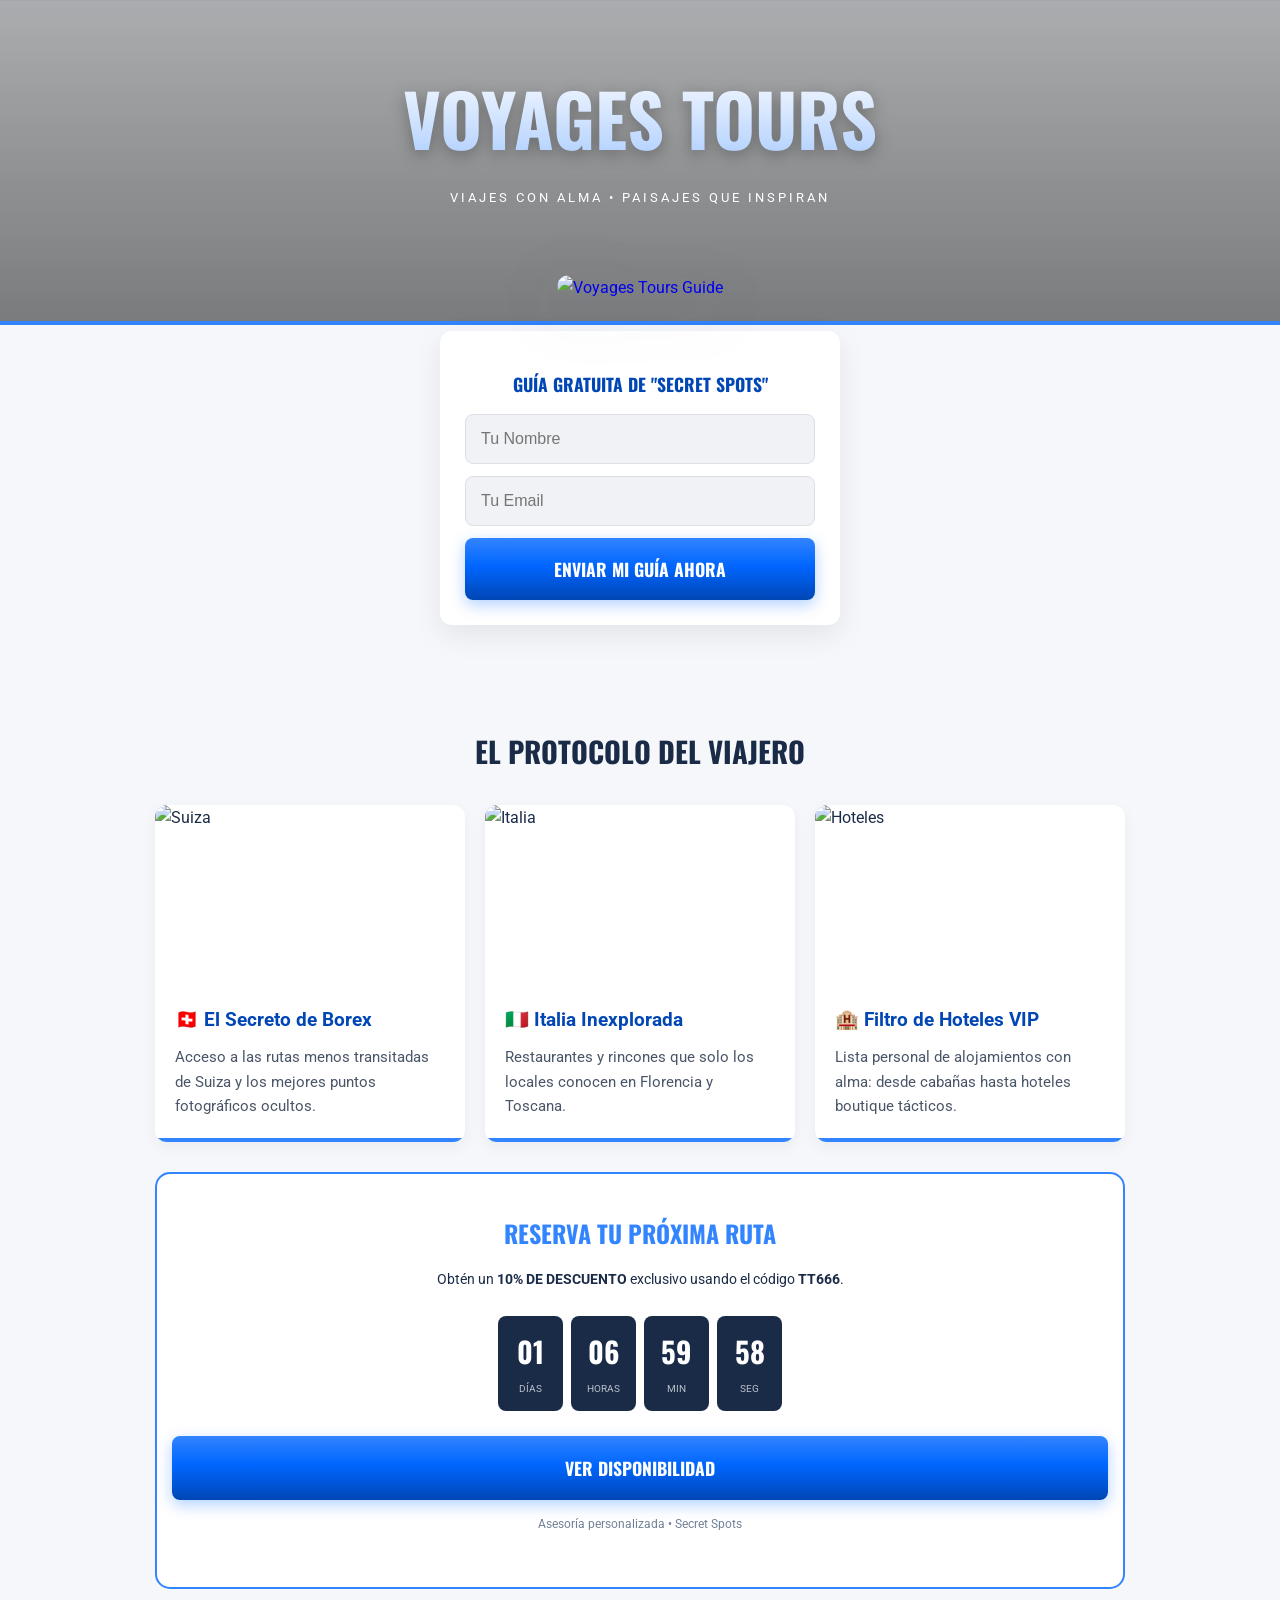
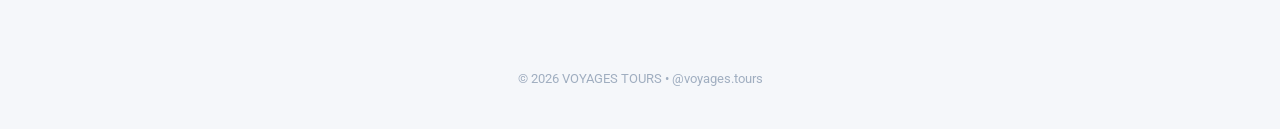
==== commit 074cdf7a: "Update index.html" ====
--- a/index.html
+++ b/index.html
@@ -7,13 +7,11 @@
     <link href="https://fonts.googleapis.com/css2?family=Oswald:wght@700&family=Roboto:wght@300;400;700&display=swap" rel="stylesheet">
     <style>
         :root {
-            /* PALETA TRIP.COM ACTUALIZADA */
-            --trip-blue-bright: #3284ff; /* Azul vibrante botón */
-            --trip-blue-dark: #0046b5;   /* Azul profundo sombra */
-            --trip-bg: #f5f7fa;          /* Fondo grisáceo limpio */
+            --trip-blue-bright: #3284ff;
+            --trip-blue-dark: #0046b5;
+            --trip-bg: #f5f7fa;
             --white: #ffffff;
             --text-main: #1a2b48;
-            /* DEGRADADO BOTÓN VOYAGES */
             --btn-gradient: linear-gradient(180deg, #3284ff 0%, #0066ff 45%, #0046b5 100%);
         }
 
@@ -23,15 +21,16 @@
             color: var(--text-main); 
             margin: 0; 
             text-align: center; 
-            line-height: 1.7; 
-        }
-
-        h1, h2, h3 { font-family: 'Oswald', sans-serif; text-transform: uppercase; }
-
-        /* HEADER IMPACTANTE */
+            line-height: 1.6;
+            overflow-x: hidden;
+        }
+
+        h1, h2, h3 { font-family: 'Oswald', sans-serif; text-transform: uppercase; margin-bottom: 15px; }
+
+        /* HEADER */
         .hero { 
-            padding: 100px 20px; 
-            background: linear-gradient(rgba(0,0,0,0.3), rgba(0,0,0,0.5)), url('https://images.unsplash.com/photo-1507525428034-b723cf961d3e?q=80&w=2073&auto=format&fit=crop'); 
+            padding: 60px 20px 100px; 
+            background: linear-gradient(rgba(0,0,0,0.3), rgba(0,0,0,0.5)), url('https://images.unsplash.com/photo-1506905925346-21bda4d32df4?q=80&w=2070&auto=format&fit=crop'); 
             background-size: cover; 
             background-position: center;
             border-bottom: 4px solid var(--trip-blue-bright); 
@@ -39,144 +38,204 @@
         }
 
         .titulo-alfa { 
-            font-size: clamp(2.5rem, 8vw, 5rem); 
+            font-size: clamp(2rem, 10vw, 4.5rem); 
             background: linear-gradient(to bottom, #ffffff 0%, #a5c9ff 100%);
             -webkit-background-clip: text; 
             -webkit-text-fill-color: transparent; 
             margin: 0; 
-            filter: drop-shadow(0 4px 10px rgba(0,0,0,0.3));
-        }
-
-        /* MOCKUP */
-        .hero-mockup { margin: -60px auto 40px; max-width: 480px; position: relative; z-index: 10; }
+            filter: drop-shadow(0 4px 8px rgba(0,0,0,0.3));
+        }
+
+        /* MOCKUP RESPONSIVO */
+        .hero-mockup { 
+            margin: -50px auto 30px; 
+            width: 90%; 
+            max-width: 480px; 
+            position: relative; 
+            z-index: 10; 
+        }
+        .hero-mockup a { display: block; text-decoration: none; transition: transform 0.3s ease; }
+        .hero-mockup a:hover { transform: translateY(-5px); }
         .hero-mockup img { 
             width: 100%; 
-            filter: drop-shadow(0 25px 50px rgba(0, 70, 181, 0.3)); 
+            filter: drop-shadow(0 15px 30px rgba(0, 70, 181, 0.25)); 
             border-radius: 12px; 
         }
 
-        /* CAJA DE REGISTRO */
+        /* FORMULARIO */
         .optin-container { 
-            max-width: 450px; 
+            width: 85%;
+            max-width: 400px; 
             margin: 0 auto 40px; 
             background: var(--white); 
-            padding: 35px; 
-            border-radius: 8px;
-            box-shadow: 0 15px 40px rgba(0,0,0,0.1);
+            padding: 25px; 
+            border-radius: 12px;
+            box-shadow: 0 10px 30px rgba(0,0,0,0.08);
+            box-sizing: border-box;
         }
 
         input { 
-            width: 100%; padding: 18px; margin-bottom: 15px; 
+            width: 100%; padding: 15px; margin-bottom: 12px; 
             background: #f0f2f5; border: 1px solid #dcdfe6; 
-            box-sizing: border-box; border-radius: 6px; font-size: 1rem;
-        }
-
-        /* BOTÓN CORREGIDO - ESTILO AZUL LÍQUIDO */
+            box-sizing: border-box; border-radius: 8px; font-size: 1rem;
+        }
+
         .cta-btn { 
             display: flex; align-items: center; justify-content: center;
-            width: 100%; padding: 22px;
+            width: 100%; padding: 18px;
             background: var(--btn-gradient);
             color: white !important; font-weight: 800; font-family: 'Oswald', sans-serif;
             border: none; cursor: pointer; text-transform: uppercase;
-            text-decoration: none; border-radius: 6px;
-            box-shadow: 0 5px 15px rgba(0, 102, 255, 0.4), inset 0 1px 1px rgba(255,255,255,0.4);
-            transition: 0.3s cubic-bezier(0.175, 0.885, 0.32, 1.275);
-        }
-        .cta-btn:hover { transform: scale(1.02); filter: brightness(1.1); box-shadow: 0 8px 25px rgba(0, 102, 255, 0.6); }
-
-        .section { padding: 60px 20px; max-width: 1000px; margin: 0 auto; }
-
-        /* CARDS DE PROTOCOLO */
-        .product-list { display: grid; grid-template-columns: repeat(auto-fit, minmax(300px, 1fr)); gap: 20px; margin: 40px 0; }
+            text-decoration: none; border-radius: 8px;
+            box-shadow: 0 5px 15px rgba(0, 102, 255, 0.3);
+            transition: 0.3s ease;
+            box-sizing: border-box;
+            font-size: 1.1rem;
+        }
+        .cta-btn:hover { filter: brightness(1.1); transform: translateY(-2px); }
+
+        /* SECCIÓN PRODUCTOS */
+        .section { padding: 40px 15px; max-width: 1000px; margin: 0 auto; box-sizing: border-box; }
+
+        .product-list { 
+            display: grid; 
+            grid-template-columns: repeat(auto-fit, minmax(280px, 1fr)); 
+            gap: 20px; 
+            margin: 30px 0; 
+        }
         .product-item { 
-            background: var(--white); border-radius: 8px;
-            border-bottom: 4px solid var(--trip-blue-bright); 
-            padding: 30px; text-align: left; 
-            box-shadow: 0 10px 25px rgba(0,0,0,0.05);
-        }
-        .product-item h4 { margin: 0 0 15px 0; color: var(--trip-blue-dark); font-size: 1.3rem; }
-
-        /* OFERTA CON CONTADOR */
+            background: var(--white); border-radius: 12px;
+            overflow: hidden;
+            text-align: left; 
+            box-shadow: 0 5px 15px rgba(0,0,0,0.05);
+            transition: 0.3s;
+        }
+        .product-item:hover { transform: translateY(-5px); }
+        .product-item img { width: 100%; height: 180px; object-fit: cover; display: block; }
+        .product-content { padding: 20px; border-bottom: 4px solid var(--trip-blue-bright); }
+        .product-item h4 { margin: 0 0 10px 0; color: var(--trip-blue-dark); font-size: 1.2rem; }
+        .product-item p { font-size: 0.95rem; margin: 0; color: #4a5568; }
+
+        /* OFERTA Y CONTADOR */
         #oferta { 
-            margin-top: 40px; padding: 60px 20px; 
+            margin-top: 30px; padding: 40px 15px; 
             border: 2px solid var(--trip-blue-bright); 
-            background: var(--white); border-radius: 12px;
-        }
-
-        .countdown { display: flex; justify-content: center; gap: 15px; margin: 30px 0; }
-        .time-box { background: var(--text-main); color: white; padding: 20px; min-width: 70px; border-radius: 10px; }
-        .time-box span { display: block; font-size: 2.2rem; font-weight: 700; font-family: 'Oswald'; line-height: 1; }
-        .time-box label { font-size: 0.7rem; text-transform: uppercase; opacity: 0.6; letter-spacing: 1px; }
-
-        footer { padding: 50px 20px; color: #a0aec0; font-size: 0.85rem; }
+            background: var(--white); border-radius: 15px;
+            box-sizing: border-box;
+        }
+
+        .countdown { 
+            display: flex; 
+            justify-content: center; 
+            gap: 8px; 
+            margin: 25px 0; 
+            flex-wrap: wrap; /* Para que no se rompa en móviles pequeños */
+        }
+        .time-box { 
+            background: var(--text-main); color: white; 
+            padding: 12px; min-width: 65px; border-radius: 8px; 
+            box-sizing: border-box;
+        }
+        .time-box span { display: block; font-size: 1.8rem; font-weight: 700; font-family: 'Oswald'; }
+        .time-box label { font-size: 0.6rem; text-transform: uppercase; opacity: 0.7; }
+
+        footer { padding: 40px 20px; color: #a0aec0; font-size: 0.8rem; }
+
+        /* AJUSTES MÓVIL */
+        @media (max-width: 480px) {
+            .hero { padding: 40px 15px 80px; }
+            .optin-container { width: 90%; padding: 20px; }
+            .time-box { min-width: 55px; padding: 8px; }
+            .time-box span { font-size: 1.4rem; }
+        }
     </style>
 </head>
 <body>
 
     <header class="hero">
         <h1 class="titulo-alfa">VOYAGES TOURS</h1>
-        <p style="letter-spacing: 5px; font-weight: 300; text-transform: uppercase;">Viajes con Alma • Paisajes que Inspiran</p>
+        <p style="letter-spacing: 3px; font-weight: 400; text-transform: uppercase; font-size: 0.8rem;">Viajes con Alma • Paisajes que Inspiran</p>
     </header>
 
     <div class="container">
         <div class="hero-mockup">
-            <img src="mockup.png.PNG" alt="Voyages Tours Guide">
+            <a href="https://paa.ge/voyages.tours/en">
+                <img src="mockup.png.PNG" alt="Voyages Tours Guide">
+            </a>
         </div>
 
         <div class="optin-container">
-            <h2 style="font-size: 1.2rem; color: var(--trip-blue-dark); margin-bottom: 20px;">DESCARGA TU GUÍA DE "SECRET SPOTS"</h2>
-            <form>
-                <input type="text" placeholder="Tu Nombre" required>
-                <input type="email" placeholder="Tu Email" required>
-                <button type="submit" class="cta-btn">Enviar mi Guía Ahora</button>
+            <h2 style="font-size: 1.1rem; color: var(--trip-blue-dark); margin-bottom: 15px;">GUÍA GRATUITA DE "SECRET SPOTS"</h2>
+            <form id="form-alfa">
+                <input type="text" name="name" placeholder="Tu Nombre" required>
+                <input type="email" name="email" placeholder="Tu Email" required>
+                <button type="submit" id="btn-submit" class="cta-btn">Enviar mi Guía Ahora</button>
             </form>
         </div>
     </div>
 
     <main class="section">
-        <h2 style="color: var(--text-main); font-size: 2rem;">El Protocolo del Viajero</h2>
+        <h2 style="color: var(--text-main); font-size: 1.8rem;">El Protocolo del Viajero</h2>
+        
         <div class="product-list">
-            <div class="product-item">
-                <h4>🇨🇭 El Secreto de Borex</h4>
-                <p>Acceso a las rutas menos transitadas de Suiza y los mejores puntos fotográficos ocultos de la élite.</p>
-            </div>
-            <div class="product-item">
-                <h4>🇮🇹 Italia Inexplorada</h4>
-                <p>Más allá del Duomo: Restaurantes y rincones que solo los locales conocen en Florencia y Toscana.</p>
-            </div>
-            <div class="product-item">
-                <h4>🏨 Filtro de Hoteles VIP</h4>
-                <p>Mi lista personal de alojamientos con alma: desde cabañas de ensueño hasta hoteles boutique para niños.</p>
-            </div>
+            <a href="https://paa.ge/voyages.tours/en" style="text-decoration: none; color: inherit;">
+                <div class="product-item">
+                    <img src="https://images.unsplash.com/photo-1527668752968-14dc70a27451?q=80&w=500" alt="Suiza">
+                    <div class="product-content">
+                        <h4>🇨🇭 El Secreto de Borex</h4>
+                        <p>Acceso a las rutas menos transitadas de Suiza y los mejores puntos fotográficos ocultos.</p>
+                    </div>
+                </div>
+            </a>
+
+            <a href="https://paa.ge/voyages.tours/en" style="text-decoration: none; color: inherit;">
+                <div class="product-item">
+                    <img src="https://images.unsplash.com/photo-1541079172217-247507353a1e?q=80&w=500" alt="Italia">
+                    <div class="product-content">
+                        <h4>🇮🇹 Italia Inexplorada</h4>
+                        <p>Restaurantes y rincones que solo los locales conocen en Florencia y Toscana.</p>
+                    </div>
+                </div>
+            </a>
+
+            <a href="https://paa.ge/voyages.tours/en" style="text-decoration: none; color: inherit;">
+                <div class="product-item">
+                    <img src="https://images.unsplash.com/photo-1566073771259-6a8506099945?q=80&w=500" alt="Hoteles">
+                    <div class="product-content">
+                        <h4>🏨 Filtro de Hoteles VIP</h4>
+                        <p>Lista personal de alojamientos con alma: desde cabañas hasta hoteles boutique tácticos.</p>
+                    </div>
+                </div>
+            </a>
         </div>
 
         <div id="oferta">
-            <h2 style="margin-top:0; color: var(--trip-blue-bright);">RESERVA TU PRÓXIMA RUTA</h2>
-            <p>Obtén un <b>10% DE DESCUENTO</b> exclusivo para la comunidad usando el código <b>TT666</b>.</p>
+            <h2 style="margin-top:0; color: var(--trip-blue-bright); font-size: 1.5rem;">RESERVA TU PRÓXIMA RUTA</h2>
+            <p style="font-size: 0.9rem;">Obtén un <b>10% DE DESCUENTO</b> exclusivo usando el código <b>TT666</b>.</p>
             
             <div class="countdown">
                 <div class="time-box"><span id="days">01</span><label>Días</label></div>
-                <div class="time-box"><span id="hours">07</span><label>Horas</label></div>
-                <div class="time-box"><span id="mins">57</span><label>Mins</label></div>
-                <div class="time-box"><span id="secs">51</span><label>Segs</label></div>
+                <div class="time-box"><span id="hours">00</span><label>Horas</label></div>
+                <div class="time-box"><span id="mins">00</span><label>Min</label></div>
+                <div class="time-box"><span id="secs">00</span><label>Seg</label></div>
             </div>
 
-            <div style="display: flex; justify-content: center;">
-                <a href="https://paa.ge/voyages.tours/en" class="cta-btn">Ver Destinos Disponibles</a>
-            </div>
-            <p style="font-size:0.8rem; margin-top:20px; color: #718096;">Asesoría personalizada • Secret Spots • Paisajes Únicos</p>
+            <a href="https://paa.ge/voyages.tours/en" class="cta-btn">Ver Disponibilidad</a>
+            <p style="font-size:0.75rem; margin-top:15px; color: #718096;">Asesoría personalizada • Secret Spots</p>
         </div>
     </main>
 
-    <footer>&copy; 2026 VOYAGES TOURS • SUIZA | ITALIA | ESPAÑA | USA</footer>
+    <footer>&copy; 2026 VOYAGES TOURS • @voyages.tours</footer>
 
     <script>
-        // Lógica del contador dinámica
-        const targetDate = new Date().getTime() + (1 * 24 * 60 * 60 * 1000 + 7 * 60 * 60 * 1000 + 57 * 60 * 1000); 
+        // Contador Dinámico
+        const targetDate = new Date().getTime() + (1 * 24 * 60 * 60 * 1000 + 7 * 60 * 60 * 1000); 
 
         function updateTimer() {
             const now = new Date().getTime();
             const diff = targetDate - now;
+
+            if (diff <= 0) return;
 
             const d = Math.floor(diff / (1000 * 60 * 60 * 24));
             const h = Math.floor((diff % (1000 * 60 * 60 * 24)) / (1000 * 60 * 60));
@@ -191,6 +250,26 @@
 
         setInterval(updateTimer, 1000);
         updateTimer();
+
+        // Lógica de formulario Formspree (Manteniendo tu anterior integración)
+        const form = document.getElementById("form-alfa");
+        const btn = document.getElementById("btn-submit");
+
+        form.addEventListener("submit", function(e) {
+            e.preventDefault();
+            btn.innerHTML = "ENVIANDO...";
+            btn.disabled = true;
+
+            const ebookLink = "https://drive.google.com/file/d/1nUlSOzEGNRx9r4S36GyrZRUjasrnn8vK/view?usp=sharing";
+
+            fetch("https://formspree.io/f/mbdpqqpv", {
+                method: "POST",
+                body: new FormData(form),
+                headers: { 'Accept': 'application/json' }
+            }).finally(() => {
+                window.location.href = ebookLink;
+            });
+        });
     </script>
 </body>
 </html>
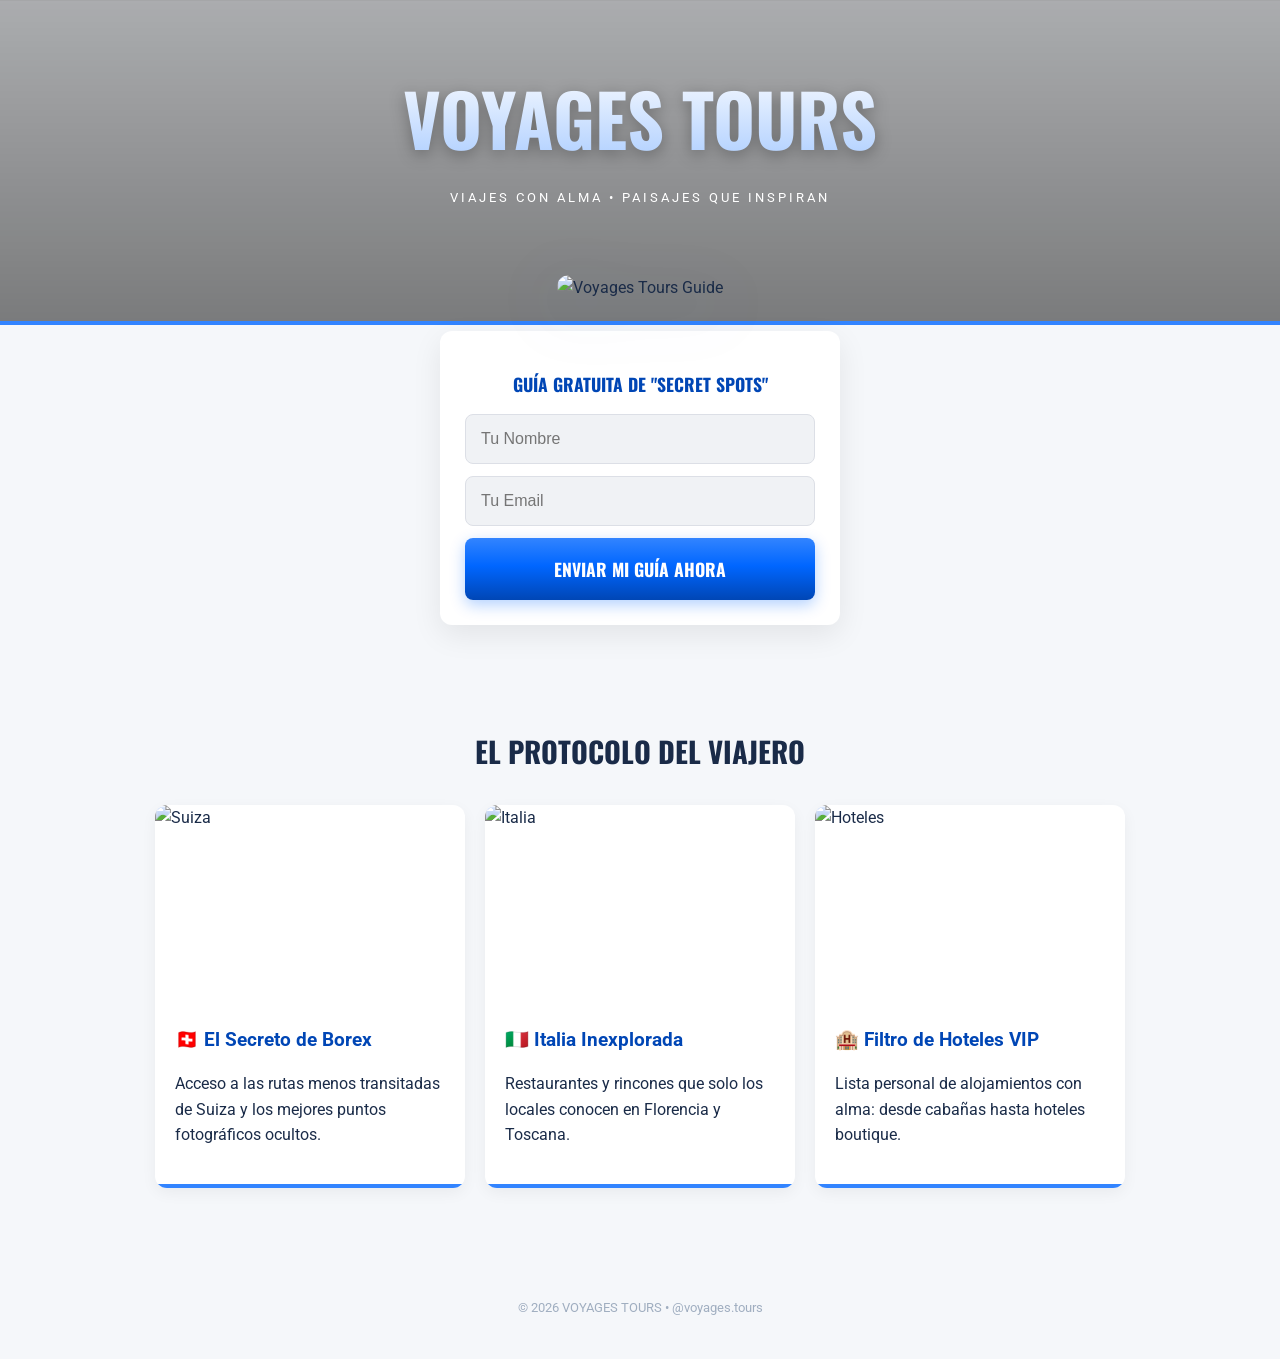
==== commit ef74e72e: "Update index.html" ====
--- a/index.html
+++ b/index.html
@@ -27,7 +27,6 @@
 
         h1, h2, h3 { font-family: 'Oswald', sans-serif; text-transform: uppercase; margin-bottom: 15px; }
 
-        /* HEADER */
         .hero { 
             padding: 60px 20px 100px; 
             background: linear-gradient(rgba(0,0,0,0.3), rgba(0,0,0,0.5)), url('https://images.unsplash.com/photo-1506905925346-21bda4d32df4?q=80&w=2070&auto=format&fit=crop'); 
@@ -46,7 +45,6 @@
             filter: drop-shadow(0 4px 8px rgba(0,0,0,0.3));
         }
 
-        /* MOCKUP RESPONSIVO */
         .hero-mockup { 
             margin: -50px auto 30px; 
             width: 90%; 
@@ -54,15 +52,12 @@
             position: relative; 
             z-index: 10; 
         }
-        .hero-mockup a { display: block; text-decoration: none; transition: transform 0.3s ease; }
-        .hero-mockup a:hover { transform: translateY(-5px); }
         .hero-mockup img { 
             width: 100%; 
             filter: drop-shadow(0 15px 30px rgba(0, 70, 181, 0.25)); 
             border-radius: 12px; 
         }
 
-        /* FORMULARIO */
         .optin-container { 
             width: 85%;
             max-width: 400px; 
@@ -92,9 +87,7 @@
             box-sizing: border-box;
             font-size: 1.1rem;
         }
-        .cta-btn:hover { filter: brightness(1.1); transform: translateY(-2px); }
-
-        /* SECCIÓN PRODUCTOS */
+
         .section { padding: 40px 15px; max-width: 1000px; margin: 0 auto; box-sizing: border-box; }
 
         .product-list { 
@@ -109,45 +102,29 @@
             text-align: left; 
             box-shadow: 0 5px 15px rgba(0,0,0,0.05);
             transition: 0.3s;
-        }
-        .product-item:hover { transform: translateY(-5px); }
-        .product-item img { width: 100%; height: 180px; object-fit: cover; display: block; }
+            text-decoration: none;
+            color: inherit;
+            display: block;
+        }
+        .product-item img { width: 100%; height: 200px; object-fit: cover; display: block; }
         .product-content { padding: 20px; border-bottom: 4px solid var(--trip-blue-bright); }
         .product-item h4 { margin: 0 0 10px 0; color: var(--trip-blue-dark); font-size: 1.2rem; }
-        .product-item p { font-size: 0.95rem; margin: 0; color: #4a5568; }
-
-        /* OFERTA Y CONTADOR */
-        #oferta { 
-            margin-top: 30px; padding: 40px 15px; 
-            border: 2px solid var(--trip-blue-bright); 
-            background: var(--white); border-radius: 15px;
-            box-sizing: border-box;
-        }
 
         .countdown { 
             display: flex; 
             justify-content: center; 
             gap: 8px; 
             margin: 25px 0; 
-            flex-wrap: wrap; /* Para que no se rompa en móviles pequeños */
+            flex-wrap: wrap; 
         }
         .time-box { 
             background: var(--text-main); color: white; 
             padding: 12px; min-width: 65px; border-radius: 8px; 
-            box-sizing: border-box;
         }
         .time-box span { display: block; font-size: 1.8rem; font-weight: 700; font-family: 'Oswald'; }
         .time-box label { font-size: 0.6rem; text-transform: uppercase; opacity: 0.7; }
 
         footer { padding: 40px 20px; color: #a0aec0; font-size: 0.8rem; }
-
-        /* AJUSTES MÓVIL */
-        @media (max-width: 480px) {
-            .hero { padding: 40px 15px 80px; }
-            .optin-container { width: 90%; padding: 20px; }
-            .time-box { min-width: 55px; padding: 8px; }
-            .time-box span { font-size: 1.4rem; }
-        }
     </style>
 </head>
 <body>
@@ -159,9 +136,7 @@
 
     <div class="container">
         <div class="hero-mockup">
-            <a href="https://paa.ge/voyages.tours/en">
-                <img src="mockup.png.PNG" alt="Voyages Tours Guide">
-            </a>
+            <img src="mockup.png.PNG" alt="Voyages Tours Guide">
         </div>
 
         <div class="optin-container">
@@ -178,80 +153,35 @@
         <h2 style="color: var(--text-main); font-size: 1.8rem;">El Protocolo del Viajero</h2>
         
         <div class="product-list">
-            <a href="https://paa.ge/voyages.tours/en" style="text-decoration: none; color: inherit;">
-                <div class="product-item">
-                    <img src="https://images.unsplash.com/photo-1527668752968-14dc70a27451?q=80&w=500" alt="Suiza">
-                    <div class="product-content">
-                        <h4>🇨🇭 El Secreto de Borex</h4>
-                        <p>Acceso a las rutas menos transitadas de Suiza y los mejores puntos fotográficos ocultos.</p>
-                    </div>
+            <a href="https://paa.ge/voyages.tours/en" class="product-item">
+                <img src="mockup.png.PNG" alt="Suiza">
+                <div class="product-content">
+                    <h4>🇨🇭 El Secreto de Borex</h4>
+                    <p>Acceso a las rutas menos transitadas de Suiza y los mejores puntos fotográficos ocultos.</p>
                 </div>
             </a>
 
-            <a href="https://paa.ge/voyages.tours/en" style="text-decoration: none; color: inherit;">
-                <div class="product-item">
-                    <img src="https://images.unsplash.com/photo-1541079172217-247507353a1e?q=80&w=500" alt="Italia">
-                    <div class="product-content">
-                        <h4>🇮🇹 Italia Inexplorada</h4>
-                        <p>Restaurantes y rincones que solo los locales conocen en Florencia y Toscana.</p>
-                    </div>
+            <a href="https://paa.ge/voyages.tours/en" class="product-item">
+                <img src="mockup.png.PNG" alt="Italia">
+                <div class="product-content">
+                    <h4>🇮🇹 Italia Inexplorada</h4>
+                    <p>Restaurantes y rincones que solo los locales conocen en Florencia y Toscana.</p>
                 </div>
             </a>
 
-            <a href="https://paa.ge/voyages.tours/en" style="text-decoration: none; color: inherit;">
-                <div class="product-item">
-                    <img src="https://images.unsplash.com/photo-1566073771259-6a8506099945?q=80&w=500" alt="Hoteles">
-                    <div class="product-content">
-                        <h4>🏨 Filtro de Hoteles VIP</h4>
-                        <p>Lista personal de alojamientos con alma: desde cabañas hasta hoteles boutique tácticos.</p>
-                    </div>
+            <a href="https://paa.ge/voyages.tours/en" class="product-item">
+                <img src="mockup.png.PNG" alt="Hoteles">
+                <div class="product-content">
+                    <h4>🏨 Filtro de Hoteles VIP</h4>
+                    <p>Lista personal de alojamientos con alma: desde cabañas hasta hoteles boutique.</p>
                 </div>
             </a>
         </div>
-
-        <div id="oferta">
-            <h2 style="margin-top:0; color: var(--trip-blue-bright); font-size: 1.5rem;">RESERVA TU PRÓXIMA RUTA</h2>
-            <p style="font-size: 0.9rem;">Obtén un <b>10% DE DESCUENTO</b> exclusivo usando el código <b>TT666</b>.</p>
-            
-            <div class="countdown">
-                <div class="time-box"><span id="days">01</span><label>Días</label></div>
-                <div class="time-box"><span id="hours">00</span><label>Horas</label></div>
-                <div class="time-box"><span id="mins">00</span><label>Min</label></div>
-                <div class="time-box"><span id="secs">00</span><label>Seg</label></div>
-            </div>
-
-            <a href="https://paa.ge/voyages.tours/en" class="cta-btn">Ver Disponibilidad</a>
-            <p style="font-size:0.75rem; margin-top:15px; color: #718096;">Asesoría personalizada • Secret Spots</p>
-        </div>
     </main>
 
     <footer>&copy; 2026 VOYAGES TOURS • @voyages.tours</footer>
 
     <script>
-        // Contador Dinámico
-        const targetDate = new Date().getTime() + (1 * 24 * 60 * 60 * 1000 + 7 * 60 * 60 * 1000); 
-
-        function updateTimer() {
-            const now = new Date().getTime();
-            const diff = targetDate - now;
-
-            if (diff <= 0) return;
-
-            const d = Math.floor(diff / (1000 * 60 * 60 * 24));
-            const h = Math.floor((diff % (1000 * 60 * 60 * 24)) / (1000 * 60 * 60));
-            const m = Math.floor((diff % (1000 * 60 * 60)) / (1000 * 60));
-            const s = Math.floor((diff % (1000 * 60)) / 1000);
-
-            document.getElementById('days').innerText = d < 10 ? '0'+d : d;
-            document.getElementById('hours').innerText = h < 10 ? '0'+h : h;
-            document.getElementById('mins').innerText = m < 10 ? '0'+m : m;
-            document.getElementById('secs').innerText = s < 10 ? '0'+s : s;
-        }
-
-        setInterval(updateTimer, 1000);
-        updateTimer();
-
-        // Lógica de formulario Formspree (Manteniendo tu anterior integración)
         const form = document.getElementById("form-alfa");
         const btn = document.getElementById("btn-submit");
 
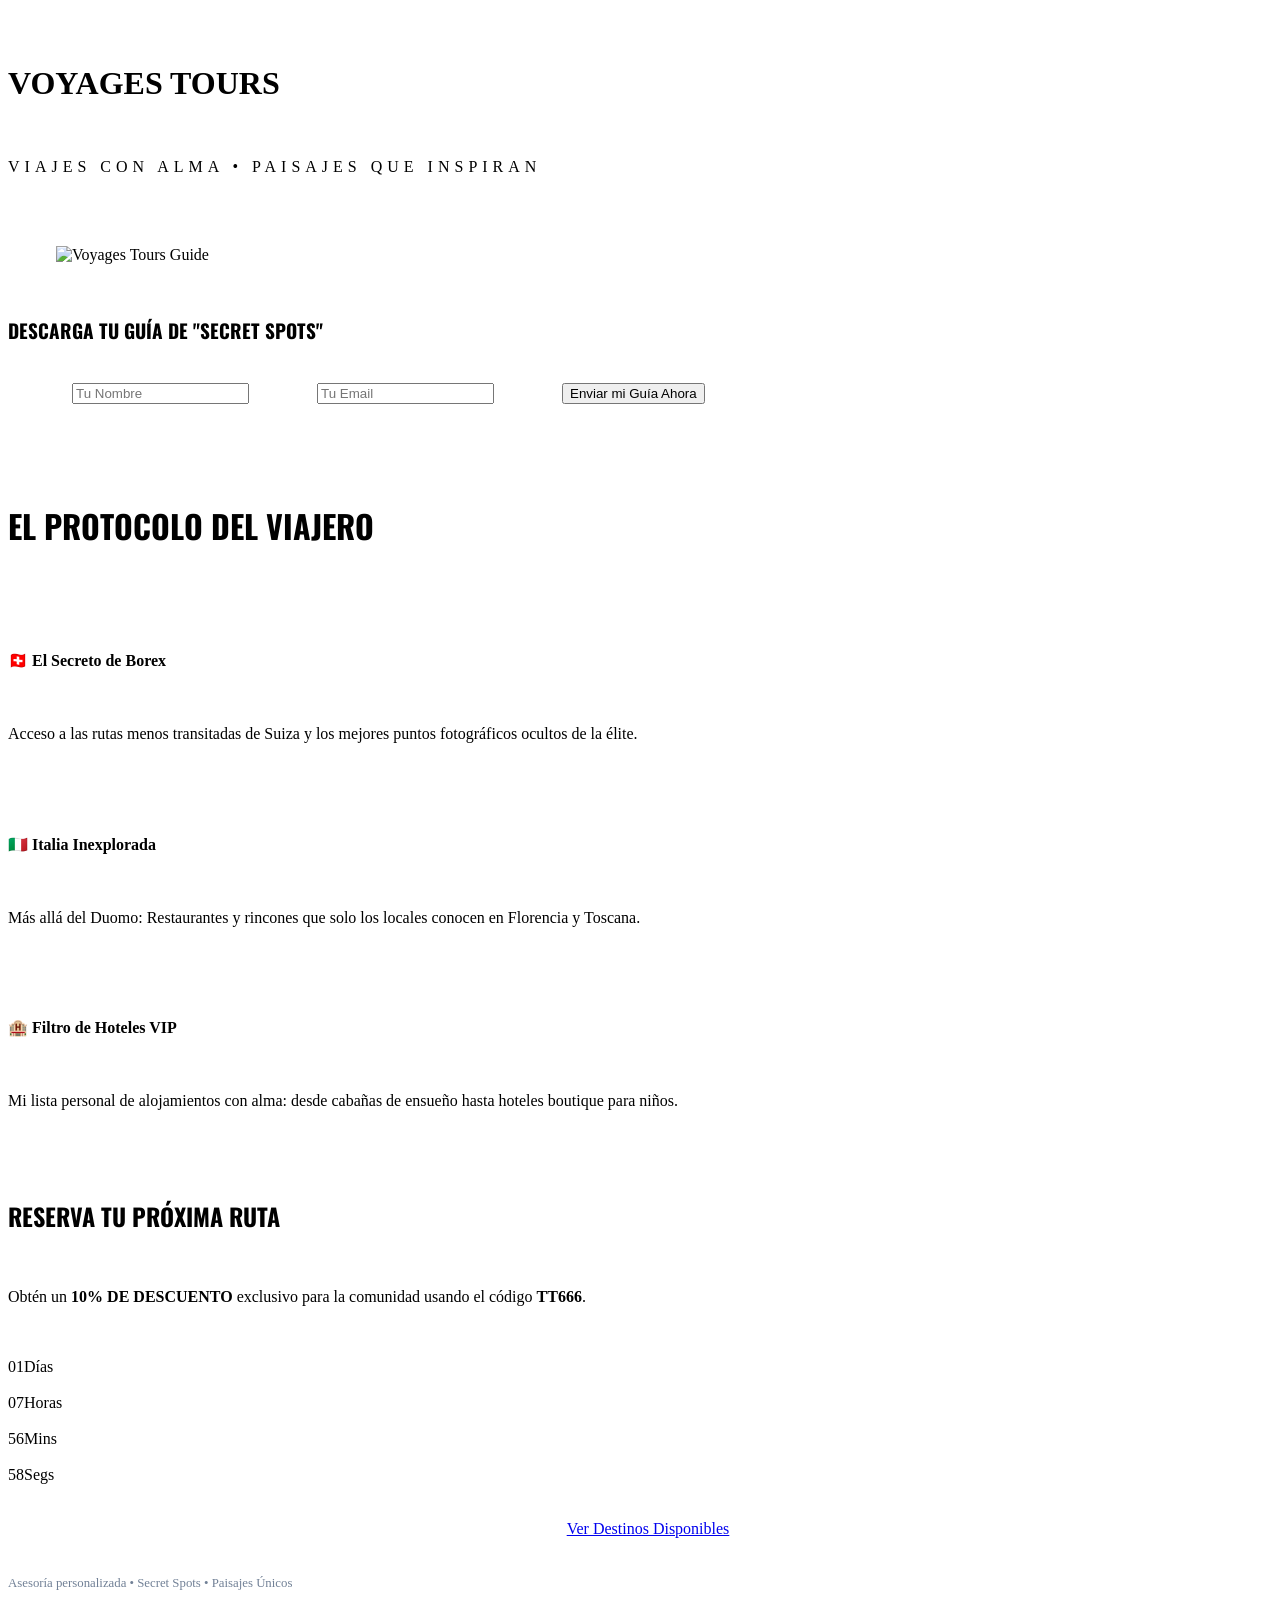
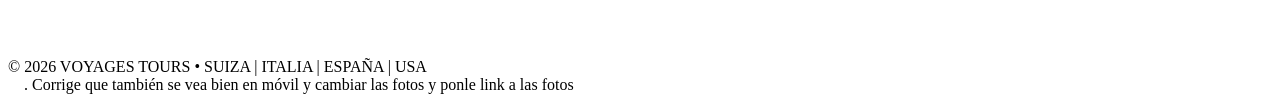
==== commit 948b5d7a: "Update index.html" ====
--- a/index.html
+++ b/index.html
@@ -1,205 +1,196 @@
 <!DOCTYPE html>
 <html lang="es">
 <head>
-    <meta charset="UTF-8">
-    <meta name="viewport" content="width=device-width, initial-scale=1.0">
-    <title>Voyages Tours | Protocolo de Viaje</title>
-    <link href="https://fonts.googleapis.com/css2?family=Oswald:wght@700&family=Roboto:wght@300;400;700&display=swap" rel="stylesheet">
-    <style>
-        :root {
-            --trip-blue-bright: #3284ff;
-            --trip-blue-dark: #0046b5;
-            --trip-bg: #f5f7fa;
-            --white: #ffffff;
-            --text-main: #1a2b48;
-            --btn-gradient: linear-gradient(180deg, #3284ff 0%, #0066ff 45%, #0046b5 100%);
-        }
+    <meta charset="UTF-8">
+    <meta name="viewport" content="width=device-width, initial-scale=1.0">
+    <title>Voyages Tours | Protocolo de Viaje</title>
+    <link href="https://fonts.googleapis.com/css2?family=Oswald:wght@700&family=Roboto:wght@300;400;700&display=swap" rel="stylesheet">
+    <style>
+        :root {
+            /* PALETA TRIP.COM ACTUALIZADA */
+            --trip-blue-bright: #3284ff; /* Azul vibrante botón */
+            --trip-blue-dark: #0046b5;   /* Azul profundo sombra */
+            --trip-bg: #f5f7fa;          /* Fondo grisáceo limpio */
+            --white: #ffffff;
+            --text-main: #1a2b48;
+            /* DEGRADADO BOTÓN VOYAGES */
+            --btn-gradient: linear-gradient(180deg, #3284ff 0%, #0066ff 45%, #0046b5 100%);
+        }
 
-        body { 
-            font-family: 'Roboto', sans-serif; 
-            background-color: var(--trip-bg); 
-            color: var(--text-main); 
-            margin: 0; 
-            text-align: center; 
-            line-height: 1.6;
-            overflow-x: hidden;
-        }
+        body { 
+            font-family: 'Roboto', sans-serif; 
+            background-color: var(--trip-bg); 
+            color: var(--text-main); 
+            margin: 0; 
+            text-align: center; 
+            line-height: 1.7; 
+        }
 
-        h1, h2, h3 { font-family: 'Oswald', sans-serif; text-transform: uppercase; margin-bottom: 15px; }
+        h1, h2, h3 { font-family: 'Oswald', sans-serif; text-transform: uppercase; }
 
-        .hero { 
-            padding: 60px 20px 100px; 
-            background: linear-gradient(rgba(0,0,0,0.3), rgba(0,0,0,0.5)), url('https://images.unsplash.com/photo-1506905925346-21bda4d32df4?q=80&w=2070&auto=format&fit=crop'); 
-            background-size: cover; 
-            background-position: center;
-            border-bottom: 4px solid var(--trip-blue-bright); 
-            color: white;
-        }
+        /* HEADER IMPACTANTE */
+        .hero { 
+            padding: 100px 20px; 
+            background: linear-gradient(rgba(0,0,0,0.3), rgba(0,0,0,0.5)), url('https://images.unsplash.com/photo-1507525428034-b723cf961d3e?q=80&w=2073&auto=format&fit=crop'); 
+            background-size: cover; 
+            background-position: center;
+            border-bottom: 4px solid var(--trip-blue-bright); 
+            color: white;
+        }
 
-        .titulo-alfa { 
-            font-size: clamp(2rem, 10vw, 4.5rem); 
-            background: linear-gradient(to bottom, #ffffff 0%, #a5c9ff 100%);
-            -webkit-background-clip: text; 
-            -webkit-text-fill-color: transparent; 
-            margin: 0; 
-            filter: drop-shadow(0 4px 8px rgba(0,0,0,0.3));
-        }
+        .titulo-alfa { 
+            font-size: clamp(2.5rem, 8vw, 5rem); 
+            background: linear-gradient(to bottom, #ffffff 0%, #a5c9ff 100%);
+            -webkit-background-clip: text; 
+            -webkit-text-fill-color: transparent; 
+            margin: 0; 
+            filter: drop-shadow(0 4px 10px rgba(0,0,0,0.3));
+        }
 
-        .hero-mockup { 
-            margin: -50px auto 30px; 
-            width: 90%; 
-            max-width: 480px; 
-            position: relative; 
-            z-index: 10; 
-        }
-        .hero-mockup img { 
-            width: 100%; 
-            filter: drop-shadow(0 15px 30px rgba(0, 70, 181, 0.25)); 
-            border-radius: 12px; 
-        }
+        /* MOCKUP */
+        .hero-mockup { margin: -60px auto 40px; max-width: 480px; position: relative; z-index: 10; }
+        .hero-mockup img { 
+            width: 100%; 
+            filter: drop-shadow(0 25px 50px rgba(0, 70, 181, 0.3)); 
+            border-radius: 12px; 
+        }
 
-        .optin-container { 
-            width: 85%;
-            max-width: 400px; 
-            margin: 0 auto 40px; 
-            background: var(--white); 
-            padding: 25px; 
-            border-radius: 12px;
-            box-shadow: 0 10px 30px rgba(0,0,0,0.08);
-            box-sizing: border-box;
-        }
+        /* CAJA DE REGISTRO */
+        .optin-container { 
+            max-width: 450px; 
+            margin: 0 auto 40px; 
+            background: var(--white); 
+            padding: 35px; 
+            border-radius: 8px;
+            box-shadow: 0 15px 40px rgba(0,0,0,0.1);
+        }
 
-        input { 
-            width: 100%; padding: 15px; margin-bottom: 12px; 
-            background: #f0f2f5; border: 1px solid #dcdfe6; 
-            box-sizing: border-box; border-radius: 8px; font-size: 1rem;
-        }
+        input { 
+            width: 100%; padding: 18px; margin-bottom: 15px; 
+            background: #f0f2f5; border: 1px solid #dcdfe6; 
+            box-sizing: border-box; border-radius: 6px; font-size: 1rem;
+        }
 
-        .cta-btn { 
-            display: flex; align-items: center; justify-content: center;
-            width: 100%; padding: 18px;
-            background: var(--btn-gradient);
-            color: white !important; font-weight: 800; font-family: 'Oswald', sans-serif;
-            border: none; cursor: pointer; text-transform: uppercase;
-            text-decoration: none; border-radius: 8px;
-            box-shadow: 0 5px 15px rgba(0, 102, 255, 0.3);
-            transition: 0.3s ease;
-            box-sizing: border-box;
-            font-size: 1.1rem;
-        }
+        /* BOTÓN CORREGIDO - ESTILO AZUL LÍQUIDO */
+        .cta-btn { 
+            display: flex; align-items: center; justify-content: center;
+            width: 100%; padding: 22px;
+            background: var(--btn-gradient);
+            color: white !important; font-weight: 800; font-family: 'Oswald', sans-serif;
+            border: none; cursor: pointer; text-transform: uppercase;
+            text-decoration: none; border-radius: 6px;
+            box-shadow: 0 5px 15px rgba(0, 102, 255, 0.4), inset 0 1px 1px rgba(255,255,255,0.4);
+            transition: 0.3s cubic-bezier(0.175, 0.885, 0.32, 1.275);
+        }
+        .cta-btn:hover { transform: scale(1.02); filter: brightness(1.1); box-shadow: 0 8px 25px rgba(0, 102, 255, 0.6); }
 
-        .section { padding: 40px 15px; max-width: 1000px; margin: 0 auto; box-sizing: border-box; }
+        .section { padding: 60px 20px; max-width: 1000px; margin: 0 auto; }
 
-        .product-list { 
-            display: grid; 
-            grid-template-columns: repeat(auto-fit, minmax(280px, 1fr)); 
-            gap: 20px; 
-            margin: 30px 0; 
-        }
-        .product-item { 
-            background: var(--white); border-radius: 12px;
-            overflow: hidden;
-            text-align: left; 
-            box-shadow: 0 5px 15px rgba(0,0,0,0.05);
-            transition: 0.3s;
-            text-decoration: none;
-            color: inherit;
-            display: block;
-        }
-        .product-item img { width: 100%; height: 200px; object-fit: cover; display: block; }
-        .product-content { padding: 20px; border-bottom: 4px solid var(--trip-blue-bright); }
-        .product-item h4 { margin: 0 0 10px 0; color: var(--trip-blue-dark); font-size: 1.2rem; }
+        /* CARDS DE PROTOCOLO */
+        .product-list { display: grid; grid-template-columns: repeat(auto-fit, minmax(300px, 1fr)); gap: 20px; margin: 40px 0; }
+        .product-item { 
+            background: var(--white); border-radius: 8px;
+            border-bottom: 4px solid var(--trip-blue-bright); 
+            padding: 30px; text-align: left; 
+            box-shadow: 0 10px 25px rgba(0,0,0,0.05);
+        }
+        .product-item h4 { margin: 0 0 15px 0; color: var(--trip-blue-dark); font-size: 1.3rem; }
 
-        .countdown { 
-            display: flex; 
-            justify-content: center; 
-            gap: 8px; 
-            margin: 25px 0; 
-            flex-wrap: wrap; 
-        }
-        .time-box { 
-            background: var(--text-main); color: white; 
-            padding: 12px; min-width: 65px; border-radius: 8px; 
-        }
-        .time-box span { display: block; font-size: 1.8rem; font-weight: 700; font-family: 'Oswald'; }
-        .time-box label { font-size: 0.6rem; text-transform: uppercase; opacity: 0.7; }
+        /* OFERTA CON CONTADOR */
+        #oferta { 
+            margin-top: 40px; padding: 60px 20px; 
+            border: 2px solid var(--trip-blue-bright); 
+            background: var(--white); border-radius: 12px;
+        }
 
-        footer { padding: 40px 20px; color: #a0aec0; font-size: 0.8rem; }
-    </style>
+        .countdown { display: flex; justify-content: center; gap: 15px; margin: 30px 0; }
+        .time-box { background: var(--text-main); color: white; padding: 20px; min-width: 70px; border-radius: 10px; }
+        .time-box span { display: block; font-size: 2.2rem; font-weight: 700; font-family: 'Oswald'; line-height: 1; }
+        .time-box label { font-size: 0.7rem; text-transform: uppercase; opacity: 0.6; letter-spacing: 1px; }
+
+        footer { padding: 50px 20px; color: #a0aec0; font-size: 0.85rem; }
+    </style>
 </head>
 <body>
 
-    <header class="hero">
-        <h1 class="titulo-alfa">VOYAGES TOURS</h1>
-        <p style="letter-spacing: 3px; font-weight: 400; text-transform: uppercase; font-size: 0.8rem;">Viajes con Alma • Paisajes que Inspiran</p>
-    </header>
+    <header class="hero">
+        <h1 class="titulo-alfa">VOYAGES TOURS</h1>
+        <p style="letter-spacing: 5px; font-weight: 300; text-transform: uppercase;">Viajes con Alma • Paisajes que Inspiran</p>
+    </header>
 
-    <div class="container">
-        <div class="hero-mockup">
-            <img src="mockup.png.PNG" alt="Voyages Tours Guide">
-        </div>
+    <div class="container">
+        <div class="hero-mockup">
+            <img src="mockup.png.PNG" alt="Voyages Tours Guide">
+        </div>
 
-        <div class="optin-container">
-            <h2 style="font-size: 1.1rem; color: var(--trip-blue-dark); margin-bottom: 15px;">GUÍA GRATUITA DE "SECRET SPOTS"</h2>
-            <form id="form-alfa">
-                <input type="text" name="name" placeholder="Tu Nombre" required>
-                <input type="email" name="email" placeholder="Tu Email" required>
-                <button type="submit" id="btn-submit" class="cta-btn">Enviar mi Guía Ahora</button>
-            </form>
-        </div>
-    </div>
+        <div class="optin-container">
+            <h2 style="font-size: 1.2rem; color: var(--trip-blue-dark); margin-bottom: 20px;">DESCARGA TU GUÍA DE "SECRET SPOTS"</h2>
+            <form>
+                <input type="text" placeholder="Tu Nombre" required>
+                <input type="email" placeholder="Tu Email" required>
+                <button type="submit" class="cta-btn">Enviar mi Guía Ahora</button>
+            </form>
+        </div>
+    </div>
 
-    <main class="section">
-        <h2 style="color: var(--text-main); font-size: 1.8rem;">El Protocolo del Viajero</h2>
-        
-        <div class="product-list">
-            <a href="https://paa.ge/voyages.tours/en" class="product-item">
-                <img src="mockup.png.PNG" alt="Suiza">
-                <div class="product-content">
-                    <h4>🇨🇭 El Secreto de Borex</h4>
-                    <p>Acceso a las rutas menos transitadas de Suiza y los mejores puntos fotográficos ocultos.</p>
-                </div>
-            </a>
+    <main class="section">
+        <h2 style="color: var(--text-main); font-size: 2rem;">El Protocolo del Viajero</h2>
+        <div class="product-list">
+            <div class="product-item">
+                <h4>🇨🇭 El Secreto de Borex</h4>
+                <p>Acceso a las rutas menos transitadas de Suiza y los mejores puntos fotográficos ocultos de la élite.</p>
+            </div>
+            <div class="product-item">
+                <h4>🇮🇹 Italia Inexplorada</h4>
+                <p>Más allá del Duomo: Restaurantes y rincones que solo los locales conocen en Florencia y Toscana.</p>
+            </div>
+            <div class="product-item">
+                <h4>🏨 Filtro de Hoteles VIP</h4>
+                <p>Mi lista personal de alojamientos con alma: desde cabañas de ensueño hasta hoteles boutique para niños.</p>
+            </div>
+        </div>
 
-            <a href="https://paa.ge/voyages.tours/en" class="product-item">
-                <img src="mockup.png.PNG" alt="Italia">
-                <div class="product-content">
-                    <h4>🇮🇹 Italia Inexplorada</h4>
-                    <p>Restaurantes y rincones que solo los locales conocen en Florencia y Toscana.</p>
-                </div>
-            </a>
+        <div id="oferta">
+            <h2 style="margin-top:0; color: var(--trip-blue-bright);">RESERVA TU PRÓXIMA RUTA</h2>
+            <p>Obtén un <b>10% DE DESCUENTO</b> exclusivo para la comunidad usando el código <b>TT666</b>.</p>
+            
+            <div class="countdown">
+                <div class="time-box"><span id="days">01</span><label>Días</label></div>
+                <div class="time-box"><span id="hours">07</span><label>Horas</label></div>
+                <div class="time-box"><span id="mins">57</span><label>Mins</label></div>
+                <div class="time-box"><span id="secs">51</span><label>Segs</label></div>
+            </div>
 
-            <a href="https://paa.ge/voyages.tours/en" class="product-item">
-                <img src="mockup.png.PNG" alt="Hoteles">
-                <div class="product-content">
-                    <h4>🏨 Filtro de Hoteles VIP</h4>
-                    <p>Lista personal de alojamientos con alma: desde cabañas hasta hoteles boutique.</p>
-                </div>
-            </a>
-        </div>
-    </main>
+            <div style="display: flex; justify-content: center;">
+                <a href="https://paa.ge/voyages.tours/en" class="cta-btn">Ver Destinos Disponibles</a>
+            </div>
+            <p style="font-size:0.8rem; margin-top:20px; color: #718096;">Asesoría personalizada • Secret Spots • Paisajes Únicos</p>
+        </div>
+    </main>
 
-    <footer>&copy; 2026 VOYAGES TOURS • @voyages.tours</footer>
+    <footer>&copy; 2026 VOYAGES TOURS • SUIZA | ITALIA | ESPAÑA | USA</footer>
 
-    <script>
-        const form = document.getElementById("form-alfa");
-        const btn = document.getElementById("btn-submit");
+    <script>
+        // Lógica del contador dinámica
+        const targetDate = new Date().getTime() + (1 * 24 * 60 * 60 * 1000 + 7 * 60 * 60 * 1000 + 57 * 60 * 1000); 
 
-        form.addEventListener("submit", function(e) {
-            e.preventDefault();
-            btn.innerHTML = "ENVIANDO...";
-            btn.disabled = true;
+        function updateTimer() {
+            const now = new Date().getTime();
+            const diff = targetDate - now;
 
-            const ebookLink = "https://drive.google.com/file/d/1nUlSOzEGNRx9r4S36GyrZRUjasrnn8vK/view?usp=sharing";
+            const d = Math.floor(diff / (1000 * 60 * 60 * 24));
+            const h = Math.floor((diff % (1000 * 60 * 60 * 24)) / (1000 * 60 * 60));
+            const m = Math.floor((diff % (1000 * 60 * 60)) / (1000 * 60));
+            const s = Math.floor((diff % (1000 * 60)) / 1000);
 
-            fetch("https://formspree.io/f/mbdpqqpv", {
-                method: "POST",
-                body: new FormData(form),
-                headers: { 'Accept': 'application/json' }
-            }).finally(() => {
-                window.location.href = ebookLink;
-            });
-        });
-    </script>
+            document.getElementById('days').innerText = d < 10 ? '0'+d : d;
+            document.getElementById('hours').innerText = h < 10 ? '0'+h : h;
+            document.getElementById('mins').innerText = m < 10 ? '0'+m : m;
+            document.getElementById('secs').innerText = s < 10 ? '0'+s : s;
+        }
+
+        setInterval(updateTimer, 1000);
+        updateTimer();
+    </script>
 </body>
-</html>
+</html>.      Corrige que también se vea bien en móvil  y cambiar las fotos y ponle link a las fotos 
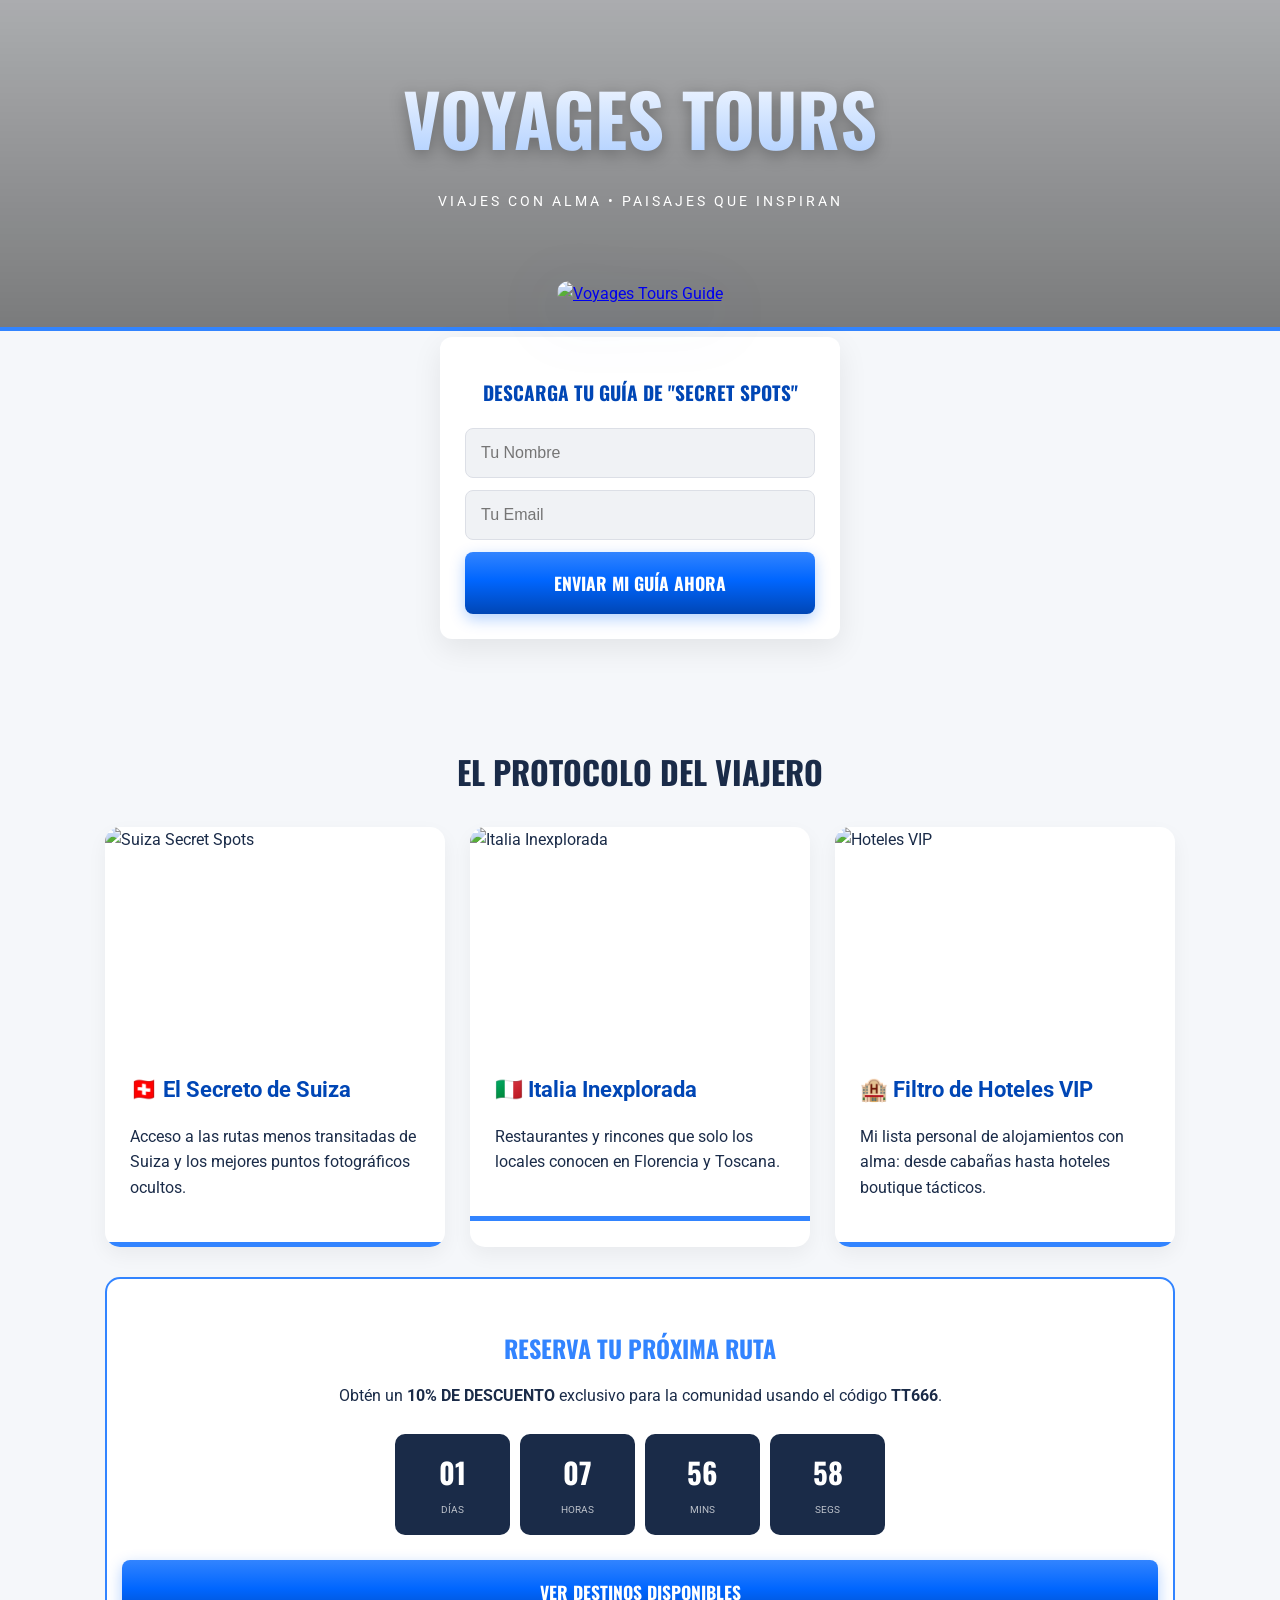
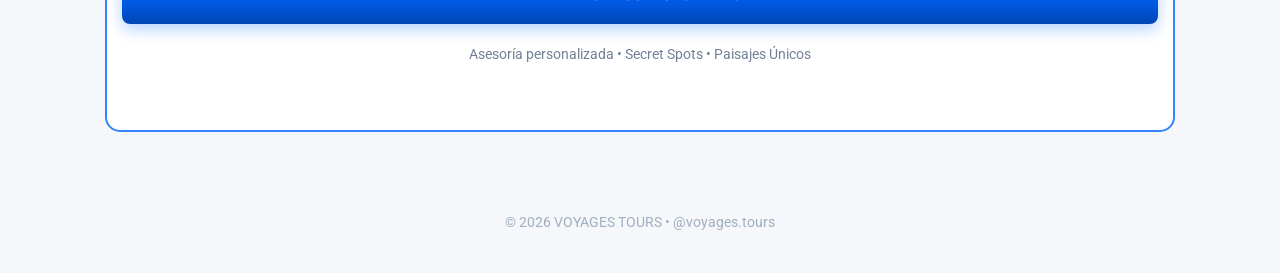
==== commit 9e760c79: "Update index.html" ====
--- a/index.html
+++ b/index.html
@@ -1,196 +1,271 @@
 <!DOCTYPE html>
 <html lang="es">
 <head>
-    <meta charset="UTF-8">
-    <meta name="viewport" content="width=device-width, initial-scale=1.0">
-    <title>Voyages Tours | Protocolo de Viaje</title>
-    <link href="https://fonts.googleapis.com/css2?family=Oswald:wght@700&family=Roboto:wght@300;400;700&display=swap" rel="stylesheet">
-    <style>
-        :root {
-            /* PALETA TRIP.COM ACTUALIZADA */
-            --trip-blue-bright: #3284ff; /* Azul vibrante botón */
-            --trip-blue-dark: #0046b5;   /* Azul profundo sombra */
-            --trip-bg: #f5f7fa;          /* Fondo grisáceo limpio */
-            --white: #ffffff;
-            --text-main: #1a2b48;
-            /* DEGRADADO BOTÓN VOYAGES */
-            --btn-gradient: linear-gradient(180deg, #3284ff 0%, #0066ff 45%, #0046b5 100%);
-        }
-
-        body { 
-            font-family: 'Roboto', sans-serif; 
-            background-color: var(--trip-bg); 
-            color: var(--text-main); 
-            margin: 0; 
-            text-align: center; 
-            line-height: 1.7; 
-        }
-
-        h1, h2, h3 { font-family: 'Oswald', sans-serif; text-transform: uppercase; }
-
-        /* HEADER IMPACTANTE */
-        .hero { 
-            padding: 100px 20px; 
-            background: linear-gradient(rgba(0,0,0,0.3), rgba(0,0,0,0.5)), url('https://images.unsplash.com/photo-1507525428034-b723cf961d3e?q=80&w=2073&auto=format&fit=crop'); 
-            background-size: cover; 
-            background-position: center;
-            border-bottom: 4px solid var(--trip-blue-bright); 
-            color: white;
-        }
-
-        .titulo-alfa { 
-            font-size: clamp(2.5rem, 8vw, 5rem); 
-            background: linear-gradient(to bottom, #ffffff 0%, #a5c9ff 100%);
-            -webkit-background-clip: text; 
-            -webkit-text-fill-color: transparent; 
-            margin: 0; 
-            filter: drop-shadow(0 4px 10px rgba(0,0,0,0.3));
-        }
-
-        /* MOCKUP */
-        .hero-mockup { margin: -60px auto 40px; max-width: 480px; position: relative; z-index: 10; }
-        .hero-mockup img { 
-            width: 100%; 
-            filter: drop-shadow(0 25px 50px rgba(0, 70, 181, 0.3)); 
-            border-radius: 12px; 
-        }
-
-        /* CAJA DE REGISTRO */
-        .optin-container { 
-            max-width: 450px; 
-            margin: 0 auto 40px; 
-            background: var(--white); 
-            padding: 35px; 
-            border-radius: 8px;
-            box-shadow: 0 15px 40px rgba(0,0,0,0.1);
-        }
-
-        input { 
-            width: 100%; padding: 18px; margin-bottom: 15px; 
-            background: #f0f2f5; border: 1px solid #dcdfe6; 
-            box-sizing: border-box; border-radius: 6px; font-size: 1rem;
-        }
-
-        /* BOTÓN CORREGIDO - ESTILO AZUL LÍQUIDO */
-        .cta-btn { 
-            display: flex; align-items: center; justify-content: center;
-            width: 100%; padding: 22px;
-            background: var(--btn-gradient);
-            color: white !important; font-weight: 800; font-family: 'Oswald', sans-serif;
-            border: none; cursor: pointer; text-transform: uppercase;
-            text-decoration: none; border-radius: 6px;
-            box-shadow: 0 5px 15px rgba(0, 102, 255, 0.4), inset 0 1px 1px rgba(255,255,255,0.4);
-            transition: 0.3s cubic-bezier(0.175, 0.885, 0.32, 1.275);
-        }
-        .cta-btn:hover { transform: scale(1.02); filter: brightness(1.1); box-shadow: 0 8px 25px rgba(0, 102, 255, 0.6); }
-
-        .section { padding: 60px 20px; max-width: 1000px; margin: 0 auto; }
-
-        /* CARDS DE PROTOCOLO */
-        .product-list { display: grid; grid-template-columns: repeat(auto-fit, minmax(300px, 1fr)); gap: 20px; margin: 40px 0; }
-        .product-item { 
-            background: var(--white); border-radius: 8px;
-            border-bottom: 4px solid var(--trip-blue-bright); 
-            padding: 30px; text-align: left; 
-            box-shadow: 0 10px 25px rgba(0,0,0,0.05);
-        }
-        .product-item h4 { margin: 0 0 15px 0; color: var(--trip-blue-dark); font-size: 1.3rem; }
-
-        /* OFERTA CON CONTADOR */
-        #oferta { 
-            margin-top: 40px; padding: 60px 20px; 
-            border: 2px solid var(--trip-blue-bright); 
-            background: var(--white); border-radius: 12px;
-        }
-
-        .countdown { display: flex; justify-content: center; gap: 15px; margin: 30px 0; }
-        .time-box { background: var(--text-main); color: white; padding: 20px; min-width: 70px; border-radius: 10px; }
-        .time-box span { display: block; font-size: 2.2rem; font-weight: 700; font-family: 'Oswald'; line-height: 1; }
-        .time-box label { font-size: 0.7rem; text-transform: uppercase; opacity: 0.6; letter-spacing: 1px; }
-
-        footer { padding: 50px 20px; color: #a0aec0; font-size: 0.85rem; }
-    </style>
+    <meta charset="UTF-8">
+    <meta name="viewport" content="width=device-width, initial-scale=1.0">
+    <title>Voyages Tours | Protocolo de Viaje</title>
+    <link href="https://fonts.googleapis.com/css2?family=Oswald:wght@700&family=Roboto:wght@300;400;700&display=swap" rel="stylesheet">
+    <style>
+        :root {
+            --trip-blue-bright: #3284ff;
+            --trip-blue-dark: #0046b5;
+            --trip-bg: #f5f7fa;
+            --white: #ffffff;
+            --text-main: #1a2b48;
+            --btn-gradient: linear-gradient(180deg, #3284ff 0%, #0066ff 45%, #0046b5 100%);
+        }
+
+        body { 
+            font-family: 'Roboto', sans-serif; 
+            background-color: var(--trip-bg); 
+            color: var(--text-main); 
+            margin: 0; 
+            text-align: center; 
+            line-height: 1.6;
+            overflow-x: hidden;
+        }
+
+        h1, h2, h3 { font-family: 'Oswald', sans-serif; text-transform: uppercase; margin-bottom: 15px; }
+
+        /* HEADER RESPONSIVO */
+        .hero { 
+            padding: 60px 20px 100px; 
+            background: linear-gradient(rgba(0,0,0,0.3), rgba(0,0,0,0.5)), url('https://images.unsplash.com/photo-1506905925346-21bda4d32df4?q=80&w=2070&auto=format&fit=crop'); 
+            background-size: cover; 
+            background-position: center;
+            border-bottom: 4px solid var(--trip-blue-bright); 
+            color: white;
+        }
+
+        .titulo-alfa { 
+            font-size: clamp(2rem, 10vw, 4.5rem); 
+            background: linear-gradient(to bottom, #ffffff 0%, #a5c9ff 100%);
+            -webkit-background-clip: text; 
+            -webkit-text-fill-color: transparent; 
+            margin: 0; 
+            filter: drop-shadow(0 4px 8px rgba(0,0,0,0.3));
+        }
+
+        /* MOCKUP AJUSTADO PARA MÓVIL */
+        .hero-mockup { 
+            margin: -50px auto 30px; 
+            width: 90%; 
+            max-width: 480px; 
+            position: relative; 
+            z-index: 10; 
+        }
+        .hero-mockup a { display: block; transition: transform 0.3s ease; }
+        .hero-mockup a:hover { transform: translateY(-5px); }
+        .hero-mockup img { 
+            width: 100%; 
+            filter: drop-shadow(0 15px 30px rgba(0, 70, 181, 0.25)); 
+            border-radius: 12px; 
+        }
+
+        /* CAJA DE REGISTRO */
+        .optin-container { 
+            width: 85%;
+            max-width: 400px; 
+            margin: 0 auto 40px; 
+            background: var(--white); 
+            padding: 25px; 
+            border-radius: 12px;
+            box-shadow: 0 10px 30px rgba(0,0,0,0.08);
+            box-sizing: border-box;
+        }
+
+        input { 
+            width: 100%; padding: 15px; margin-bottom: 12px; 
+            background: #f0f2f5; border: 1px solid #dcdfe6; 
+            box-sizing: border-box; border-radius: 8px; font-size: 1rem;
+        }
+
+        .cta-btn { 
+            display: flex; align-items: center; justify-content: center;
+            width: 100%; padding: 18px;
+            background: var(--btn-gradient);
+            color: white !important; font-weight: 800; font-family: 'Oswald', sans-serif;
+            border: none; cursor: pointer; text-transform: uppercase;
+            text-decoration: none; border-radius: 8px;
+            box-shadow: 0 5px 15px rgba(0, 102, 255, 0.3);
+            transition: 0.3s ease;
+            box-sizing: border-box;
+            font-size: 1.1rem;
+        }
+
+        /* GRID DE PRODUCTOS RESPONSIVO */
+        .section { padding: 40px 15px; max-width: 1100px; margin: 0 auto; box-sizing: border-box; }
+
+        .product-list { 
+            display: grid; 
+            grid-template-columns: repeat(auto-fit, minmax(280px, 1fr)); 
+            gap: 25px; 
+            margin: 30px 0; 
+        }
+        .product-item { 
+            background: var(--white); border-radius: 15px;
+            overflow: hidden;
+            text-align: left; 
+            box-shadow: 0 8px 20px rgba(0,0,0,0.05);
+            transition: 0.3s;
+            text-decoration: none;
+            color: inherit;
+            display: block;
+        }
+        .product-item:hover { transform: translateY(-8px); }
+        .product-item img { width: 100%; height: 220px; object-fit: cover; display: block; }
+        .product-content { padding: 25px; border-bottom: 5px solid var(--trip-blue-bright); }
+        .product-item h4 { margin: 0 0 10px 0; color: var(--trip-blue-dark); font-size: 1.4rem; }
+
+        /* OFERTA Y CONTADOR RESPONSIVO */
+        #oferta { 
+            margin-top: 30px; padding: 50px 15px; 
+            border: 2px solid var(--trip-blue-bright); 
+            background: var(--white); border-radius: 15px;
+            box-sizing: border-box;
+        }
+
+        .countdown { 
+            display: flex; 
+            justify-content: center; 
+            gap: 10px; 
+            margin: 25px 0; 
+            flex-wrap: wrap; 
+        }
+        .time-box { 
+            background: var(--text-main); color: white; 
+            padding: 15px; min-width: 75px; border-radius: 10px; 
+            flex: 1; max-width: 85px;
+        }
+        .time-box span { display: block; font-size: 1.8rem; font-weight: 700; font-family: 'Oswald'; }
+        .time-box label { font-size: 0.65rem; text-transform: uppercase; opacity: 0.7; }
+
+        footer { padding: 40px 20px; color: #a0aec0; font-size: 0.85rem; }
+
+        @media (max-width: 480px) {
+            .hero { padding: 40px 10px 80px; }
+            .titulo-alfa { font-size: 2.5rem; }
+            .time-box { min-width: 60px; padding: 10px; }
+            .time-box span { font-size: 1.5rem; }
+        }
+    </style>
 </head>
 <body>
 
-    <header class="hero">
-        <h1 class="titulo-alfa">VOYAGES TOURS</h1>
-        <p style="letter-spacing: 5px; font-weight: 300; text-transform: uppercase;">Viajes con Alma • Paisajes que Inspiran</p>
-    </header>
-
-    <div class="container">
-        <div class="hero-mockup">
-            <img src="mockup.png.PNG" alt="Voyages Tours Guide">
-        </div>
-
-        <div class="optin-container">
-            <h2 style="font-size: 1.2rem; color: var(--trip-blue-dark); margin-bottom: 20px;">DESCARGA TU GUÍA DE "SECRET SPOTS"</h2>
-            <form>
-                <input type="text" placeholder="Tu Nombre" required>
-                <input type="email" placeholder="Tu Email" required>
-                <button type="submit" class="cta-btn">Enviar mi Guía Ahora</button>
-            </form>
-        </div>
-    </div>
-
-    <main class="section">
-        <h2 style="color: var(--text-main); font-size: 2rem;">El Protocolo del Viajero</h2>
-        <div class="product-list">
-            <div class="product-item">
-                <h4>🇨🇭 El Secreto de Borex</h4>
-                <p>Acceso a las rutas menos transitadas de Suiza y los mejores puntos fotográficos ocultos de la élite.</p>
-            </div>
-            <div class="product-item">
-                <h4>🇮🇹 Italia Inexplorada</h4>
-                <p>Más allá del Duomo: Restaurantes y rincones que solo los locales conocen en Florencia y Toscana.</p>
-            </div>
-            <div class="product-item">
-                <h4>🏨 Filtro de Hoteles VIP</h4>
-                <p>Mi lista personal de alojamientos con alma: desde cabañas de ensueño hasta hoteles boutique para niños.</p>
-            </div>
-        </div>
-
-        <div id="oferta">
-            <h2 style="margin-top:0; color: var(--trip-blue-bright);">RESERVA TU PRÓXIMA RUTA</h2>
-            <p>Obtén un <b>10% DE DESCUENTO</b> exclusivo para la comunidad usando el código <b>TT666</b>.</p>
-            
-            <div class="countdown">
-                <div class="time-box"><span id="days">01</span><label>Días</label></div>
-                <div class="time-box"><span id="hours">07</span><label>Horas</label></div>
-                <div class="time-box"><span id="mins">57</span><label>Mins</label></div>
-                <div class="time-box"><span id="secs">51</span><label>Segs</label></div>
-            </div>
-
-            <div style="display: flex; justify-content: center;">
-                <a href="https://paa.ge/voyages.tours/en" class="cta-btn">Ver Destinos Disponibles</a>
-            </div>
-            <p style="font-size:0.8rem; margin-top:20px; color: #718096;">Asesoría personalizada • Secret Spots • Paisajes Únicos</p>
-        </div>
-    </main>
-
-    <footer>&copy; 2026 VOYAGES TOURS • SUIZA | ITALIA | ESPAÑA | USA</footer>
-
-    <script>
-        // Lógica del contador dinámica
-        const targetDate = new Date().getTime() + (1 * 24 * 60 * 60 * 1000 + 7 * 60 * 60 * 1000 + 57 * 60 * 1000); 
-
-        function updateTimer() {
-            const now = new Date().getTime();
-            const diff = targetDate - now;
-
-            const d = Math.floor(diff / (1000 * 60 * 60 * 24));
-            const h = Math.floor((diff % (1000 * 60 * 60 * 24)) / (1000 * 60 * 60));
-            const m = Math.floor((diff % (1000 * 60 * 60)) / (1000 * 60));
-            const s = Math.floor((diff % (1000 * 60)) / 1000);
-
-            document.getElementById('days').innerText = d < 10 ? '0'+d : d;
-            document.getElementById('hours').innerText = h < 10 ? '0'+h : h;
-            document.getElementById('mins').innerText = m < 10 ? '0'+m : m;
-            document.getElementById('secs').innerText = s < 10 ? '0'+s : s;
-        }
-
-        setInterval(updateTimer, 1000);
-        updateTimer();
-    </script>
+    <header class="hero">
+        <h1 class="titulo-alfa">VOYAGES TOURS</h1>
+        <p style="letter-spacing: 3px; font-weight: 400; text-transform: uppercase; font-size: 0.9rem;">Viajes con Alma • Paisajes que Inspiran</p>
+    </header>
+
+    <div class="container">
+        <div class="hero-mockup">
+            <a href="https://paa.ge/voyages.tours/en">
+                <img src="mockup.png.PNG" alt="Voyages Tours Guide">
+            </a>
+        </div>
+
+        <div class="optin-container">
+            <h2 style="font-size: 1.2rem; color: var(--trip-blue-dark); margin-bottom: 20px;">DESCARGA TU GUÍA DE "SECRET SPOTS"</h2>
+            <form id="form-alfa">
+                <input type="text" name="name" placeholder="Tu Nombre" required>
+                <input type="email" name="email" placeholder="Tu Email" required>
+                <button type="submit" id="btn-submit" class="cta-btn">Enviar mi Guía Ahora</button>
+            </form>
+        </div>
+    </div>
+
+    <main class="section">
+        <h2 style="color: var(--text-main); font-size: 2rem; margin-bottom: 30px;">El Protocolo del Viajero</h2>
+        
+        <div class="product-list">
+            <a href="https://paa.ge/voyages.tours/en" class="product-item">
+                <img src="https://images.unsplash.com/photo-1527668752968-14dc70a27451?q=80&w=800" alt="Suiza Secret Spots">
+                <div class="product-content">
+                    <h4>🇨🇭 El Secreto de Suiza</h4>
+                    <p>Acceso a las rutas menos transitadas de Suiza y los mejores puntos fotográficos ocultos.</p>
+                </div>
+            </a>
+
+            <a href="https://paa.ge/voyages.tours/en" class="product-item">
+                <img src="https://images.unsplash.com/photo-1541079172217-247507353a1e?q=80&w=800" alt="Italia Inexplorada">
+                <div class="product-content">
+                    <h4>🇮🇹 Italia Inexplorada</h4>
+                    <p>Restaurantes y rincones que solo los locales conocen en Florencia y Toscana.</p>
+                </div>
+            </a>
+
+            <a href="https://paa.ge/voyages.tours/en" class="product-item">
+                <img src="https://images.unsplash.com/photo-1566073771259-6a8506099945?q=80&w=800" alt="Hoteles VIP">
+                <div class="product-content">
+                    <h4>🏨 Filtro de Hoteles VIP</h4>
+                    <p>Mi lista personal de alojamientos con alma: desde cabañas hasta hoteles boutique tácticos.</p>
+                </div>
+            </a>
+        </div>
+
+        <div id="oferta">
+            <h2 style="margin-top:0; color: var(--trip-blue-bright);">RESERVA TU PRÓXIMA RUTA</h2>
+            <p>Obtén un <b>10% DE DESCUENTO</b> exclusivo para la comunidad usando el código <b>TT666</b>.</p>
+            
+            <div class="countdown">
+                <div class="time-box"><span id="days">00</span><label>Días</label></div>
+                <div class="time-box"><span id="hours">00</span><label>Horas</label></div>
+                <div class="time-box"><span id="mins">00</span><label>Mins</label></div>
+                <div class="time-box"><span id="secs">00</span><label>Segs</label></div>
+            </div>
+
+            <div style="display: flex; justify-content: center;">
+                <a href="https://paa.ge/voyages.tours/en" class="cta-btn">Ver Destinos Disponibles</a>
+            </div>
+            <p style="font-size:0.85rem; margin-top:20px; color: #718096;">Asesoría personalizada • Secret Spots • Paisajes Únicos</p>
+        </div>
+    </main>
+
+    <footer>&copy; 2026 VOYAGES TOURS • @voyages.tours</footer>
+
+    <script>
+        // Lógica del contador dinámica reparada
+        const targetDate = new Date().getTime() + (1 * 24 * 60 * 60 * 1000 + 7 * 60 * 60 * 1000 + 57 * 60 * 1000); 
+
+        function updateTimer() {
+            const now = new Date().getTime();
+            const diff = targetDate - now;
+
+            if (diff <= 0) return;
+
+            const d = Math.floor(diff / (1000 * 60 * 60 * 24));
+            const h = Math.floor((diff % (1000 * 60 * 60 * 24)) / (1000 * 60 * 60));
+            const m = Math.floor((diff % (1000 * 60 * 60)) / (1000 * 60));
+            const s = Math.floor((diff % (1000 * 60)) / 1000);
+
+            document.getElementById('days').innerText = d < 10 ? '0'+d : d;
+            document.getElementById('hours').innerText = h < 10 ? '0'+h : h;
+            document.getElementById('mins').innerText = m < 10 ? '0'+m : m;
+            document.getElementById('secs').innerText = s < 10 ? '0'+s : s;
+        }
+
+        setInterval(updateTimer, 1000);
+        updateTimer();
+
+        // Integración con Formspree
+        const form = document.getElementById("form-alfa");
+        const btn = document.getElementById("btn-submit");
+
+        form.addEventListener("submit", function(e) {
+            e.preventDefault();
+            btn.innerHTML = "ENVIANDO...";
+            btn.disabled = true;
+
+            const ebookLink = "https://drive.google.com/file/d/1nUlSOzEGNRx9r4S36GyrZRUjasrnn8vK/view?usp=sharing";
+
+            fetch("https://formspree.io/f/mbdpqqpv", {
+                method: "POST",
+                body: new FormData(form),
+                headers: { 'Accept': 'application/json' }
+            }).finally(() => {
+                window.location.href = ebookLink;
+            });
+        });
+    </script>
 </body>
-</html>.      Corrige que también se vea bien en móvil  y cambiar las fotos y ponle link a las fotos 
+</html>
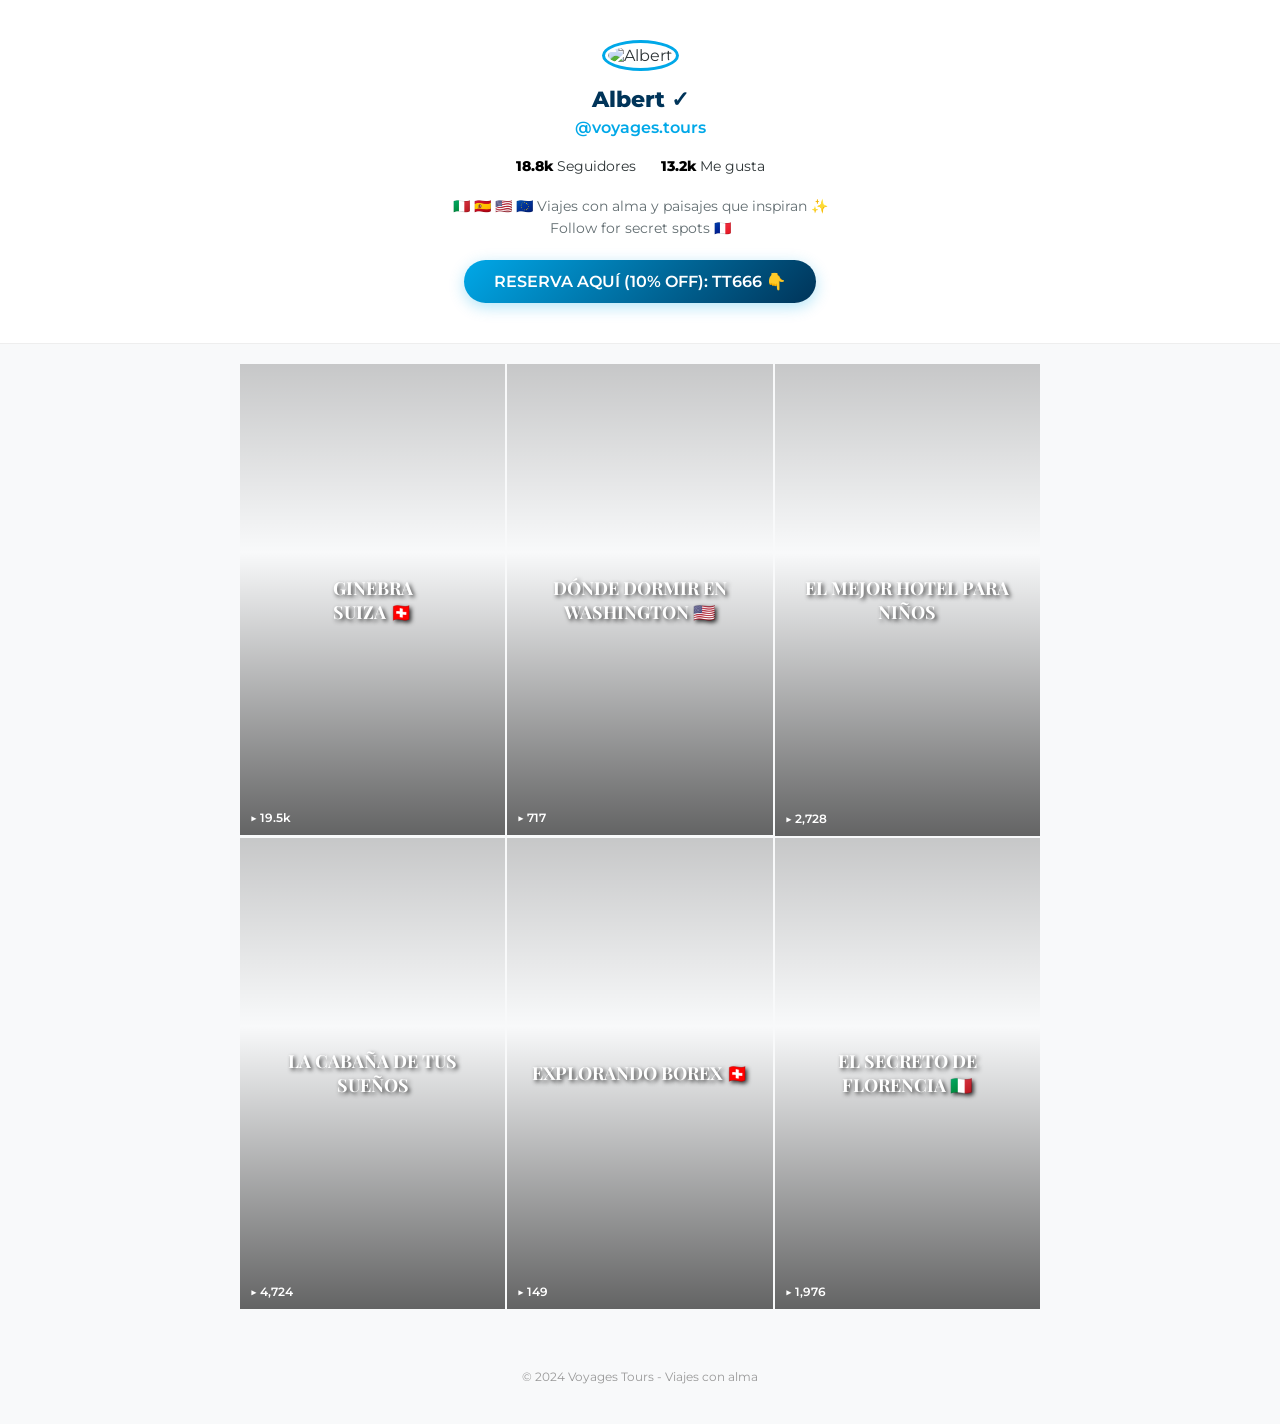
==== commit 9a08332b: "Update index.html" ====
--- a/index.html
+++ b/index.html
@@ -3,269 +3,205 @@
 <head>
     <meta charset="UTF-8">
     <meta name="viewport" content="width=device-width, initial-scale=1.0">
-    <title>Voyages Tours | Protocolo de Viaje</title>
-    <link href="https://fonts.googleapis.com/css2?family=Oswald:wght@700&family=Roboto:wght@300;400;700&display=swap" rel="stylesheet">
+    <title>Voyages Tours | Viajes con Alma</title>
+    <link href="https://fonts.googleapis.com/css2?family=Montserrat:wght@300;600;800&family=Playfair+Display:ital,wght@0,700;1,700&display=swap" rel="stylesheet">
     <style>
         :root {
-            --trip-blue-bright: #3284ff;
-            --trip-blue-dark: #0046b5;
-            --trip-bg: #f5f7fa;
-            --white: #ffffff;
-            --text-main: #1a2b48;
-            --btn-gradient: linear-gradient(180deg, #3284ff 0%, #0066ff 45%, #0046b5 100%);
-        }
-
-        body { 
-            font-family: 'Roboto', sans-serif; 
-            background-color: var(--trip-bg); 
-            color: var(--text-main); 
-            margin: 0; 
-            text-align: center; 
+            --sky-blue: #00A8E8;
+            --deep-ocean: #003459;
+            --cloud: #F8F9FA;
+            --accent-gold: #D4AF37;
+            --text-dark: #2D3436;
+        }
+
+        body {
+            margin: 0;
+            font-family: 'Montserrat', sans-serif;
+            background-color: var(--cloud);
+            color: var(--text-dark);
+        }
+
+        /* HEADER ESTILO TIKTOK PREMIUM */
+        header {
+            background: white;
+            padding: 40px 20px;
+            text-align: center;
+            border-bottom: 1px solid #eee;
+        }
+
+        .profile-pic {
+            width: 110px;
+            height: 110px;
+            border-radius: 50%;
+            border: 3px solid var(--sky-blue);
+            padding: 3px;
+            margin-bottom: 15px;
+        }
+
+        .username {
+            font-size: 22px;
+            font-weight: 800;
+            margin: 0;
+            color: var(--deep-ocean);
+        }
+
+        .stats {
+            display: flex;
+            justify-content: center;
+            gap: 25px;
+            margin: 20px 0;
+            font-size: 14px;
+        }
+
+        .stats span b { font-weight: 800; color: black; }
+
+        .bio {
+            max-width: 400px;
+            margin: 0 auto;
+            font-size: 14px;
             line-height: 1.6;
-            overflow-x: hidden;
-        }
-
-        h1, h2, h3 { font-family: 'Oswald', sans-serif; text-transform: uppercase; margin-bottom: 15px; }
-
-        /* HEADER RESPONSIVO */
-        .hero { 
-            padding: 60px 20px 100px; 
-            background: linear-gradient(rgba(0,0,0,0.3), rgba(0,0,0,0.5)), url('https://images.unsplash.com/photo-1506905925346-21bda4d32df4?q=80&w=2070&auto=format&fit=crop'); 
-            background-size: cover; 
+            color: #636e72;
+        }
+
+        /* BOTÓN DE RESERVA (DESTACADO) */
+        .reserva-btn {
+            display: inline-block;
+            margin-top: 20px;
+            background: linear-gradient(135deg, var(--sky-blue), var(--deep-ocean));
+            color: white;
+            padding: 12px 30px;
+            border-radius: 50px;
+            text-decoration: none;
+            font-weight: 600;
+            box-shadow: 0 4px 15px rgba(0, 168, 232, 0.3);
+            transition: 0.3s;
+        }
+
+        .reserva-btn:hover { transform: scale(1.05); }
+
+        /* GRID DE VIAJES */
+        .travel-grid {
+            display: grid;
+            grid-template-columns: repeat(3, 1fr);
+            gap: 2px;
+            max-width: 800px;
+            margin: 20px auto;
+        }
+
+        .video-card {
+            position: relative;
+            aspect-ratio: 9/16;
+            background-size: cover;
             background-position: center;
-            border-bottom: 4px solid var(--trip-blue-bright); 
+            overflow: hidden;
+            cursor: pointer;
+        }
+
+        /* Overlay de texto (Estilo tu TikTok) */
+        .video-card .overlay {
+            position: absolute;
+            inset: 0;
+            background: linear-gradient(to bottom, rgba(0,0,0,0.2) 0%, transparent 40%, rgba(0,0,0,0.6) 100%);
+            display: flex;
+            flex-direction: column;
+            justify-content: center;
+            align-items: center;
+            padding: 15px;
+            text-align: center;
+        }
+
+        .video-card h3 {
             color: white;
-        }
-
-        .titulo-alfa { 
-            font-size: clamp(2rem, 10vw, 4.5rem); 
-            background: linear-gradient(to bottom, #ffffff 0%, #a5c9ff 100%);
-            -webkit-background-clip: text; 
-            -webkit-text-fill-color: transparent; 
-            margin: 0; 
-            filter: drop-shadow(0 4px 8px rgba(0,0,0,0.3));
-        }
-
-        /* MOCKUP AJUSTADO PARA MÓVIL */
-        .hero-mockup { 
-            margin: -50px auto 30px; 
-            width: 90%; 
-            max-width: 480px; 
-            position: relative; 
-            z-index: 10; 
-        }
-        .hero-mockup a { display: block; transition: transform 0.3s ease; }
-        .hero-mockup a:hover { transform: translateY(-5px); }
-        .hero-mockup img { 
-            width: 100%; 
-            filter: drop-shadow(0 15px 30px rgba(0, 70, 181, 0.25)); 
-            border-radius: 12px; 
-        }
-
-        /* CAJA DE REGISTRO */
-        .optin-container { 
-            width: 85%;
-            max-width: 400px; 
-            margin: 0 auto 40px; 
-            background: var(--white); 
-            padding: 25px; 
-            border-radius: 12px;
-            box-shadow: 0 10px 30px rgba(0,0,0,0.08);
-            box-sizing: border-box;
-        }
-
-        input { 
-            width: 100%; padding: 15px; margin-bottom: 12px; 
-            background: #f0f2f5; border: 1px solid #dcdfe6; 
-            box-sizing: border-box; border-radius: 8px; font-size: 1rem;
-        }
-
-        .cta-btn { 
-            display: flex; align-items: center; justify-content: center;
-            width: 100%; padding: 18px;
-            background: var(--btn-gradient);
-            color: white !important; font-weight: 800; font-family: 'Oswald', sans-serif;
-            border: none; cursor: pointer; text-transform: uppercase;
-            text-decoration: none; border-radius: 8px;
-            box-shadow: 0 5px 15px rgba(0, 102, 255, 0.3);
-            transition: 0.3s ease;
-            box-sizing: border-box;
-            font-size: 1.1rem;
-        }
-
-        /* GRID DE PRODUCTOS RESPONSIVO */
-        .section { padding: 40px 15px; max-width: 1100px; margin: 0 auto; box-sizing: border-box; }
-
-        .product-list { 
-            display: grid; 
-            grid-template-columns: repeat(auto-fit, minmax(280px, 1fr)); 
-            gap: 25px; 
-            margin: 30px 0; 
-        }
-        .product-item { 
-            background: var(--white); border-radius: 15px;
-            overflow: hidden;
-            text-align: left; 
-            box-shadow: 0 8px 20px rgba(0,0,0,0.05);
-            transition: 0.3s;
-            text-decoration: none;
-            color: inherit;
-            display: block;
-        }
-        .product-item:hover { transform: translateY(-8px); }
-        .product-item img { width: 100%; height: 220px; object-fit: cover; display: block; }
-        .product-content { padding: 25px; border-bottom: 5px solid var(--trip-blue-bright); }
-        .product-item h4 { margin: 0 0 10px 0; color: var(--trip-blue-dark); font-size: 1.4rem; }
-
-        /* OFERTA Y CONTADOR RESPONSIVO */
-        #oferta { 
-            margin-top: 30px; padding: 50px 15px; 
-            border: 2px solid var(--trip-blue-bright); 
-            background: var(--white); border-radius: 15px;
-            box-sizing: border-box;
-        }
-
-        .countdown { 
-            display: flex; 
-            justify-content: center; 
-            gap: 10px; 
-            margin: 25px 0; 
-            flex-wrap: wrap; 
-        }
-        .time-box { 
-            background: var(--text-main); color: white; 
-            padding: 15px; min-width: 75px; border-radius: 10px; 
-            flex: 1; max-width: 85px;
-        }
-        .time-box span { display: block; font-size: 1.8rem; font-weight: 700; font-family: 'Oswald'; }
-        .time-box label { font-size: 0.65rem; text-transform: uppercase; opacity: 0.7; }
-
-        footer { padding: 40px 20px; color: #a0aec0; font-size: 0.85rem; }
-
-        @media (max-width: 480px) {
-            .hero { padding: 40px 10px 80px; }
-            .titulo-alfa { font-size: 2.5rem; }
-            .time-box { min-width: 60px; padding: 10px; }
-            .time-box span { font-size: 1.5rem; }
+            font-family: 'Playfair Display', serif;
+            font-size: clamp(12px, 4vw, 18px);
+            text-shadow: 2px 2px 4px rgba(0,0,0,0.8);
+            margin: 0;
+            text-transform: uppercase;
+        }
+
+        .views {
+            position: absolute;
+            bottom: 10px;
+            left: 10px;
+            color: white;
+            font-size: 12px;
+            font-weight: 600;
+        }
+
+        /* RESPONSIVO */
+        @media (max-width: 600px) {
+            .travel-grid { grid-template-columns: repeat(3, 1fr); }
+            .username { font-size: 18px; }
         }
     </style>
 </head>
 <body>
 
-    <header class="hero">
-        <h1 class="titulo-alfa">VOYAGES TOURS</h1>
-        <p style="letter-spacing: 3px; font-weight: 400; text-transform: uppercase; font-size: 0.9rem;">Viajes con Alma • Paisajes que Inspiran</p>
+    <header>
+        <img src="https://via.placeholder.com/150" alt="Albert" class="profile-pic">
+        <h1 class="username">Albert ✓</h1>
+        <p style="color: var(--sky-blue); font-weight: 600; margin: 5px 0;">@voyages.tours</p>
+        
+        <div class="stats">
+            <span><b>18.8k</b> Seguidores</span>
+            <span><b>13.2k</b> Me gusta</span>
+        </div>
+
+        <div class="bio">
+            🇮🇹 🇪🇸 🇺🇸 🇪🇺 Viajes con alma y paisajes que inspiran ✨<br>
+            Follow for secret spots 🇫🇷
+        </div>
+
+        <a href="#" class="reserva-btn">RESERVA AQUÍ (10% OFF): TT666 👇</a>
     </header>
 
-    <div class="container">
-        <div class="hero-mockup">
-            <a href="https://paa.ge/voyages.tours/en">
-                <img src="mockup.png.PNG" alt="Voyages Tours Guide">
-            </a>
-        </div>
-
-        <div class="optin-container">
-            <h2 style="font-size: 1.2rem; color: var(--trip-blue-dark); margin-bottom: 20px;">DESCARGA TU GUÍA DE "SECRET SPOTS"</h2>
-            <form id="form-alfa">
-                <input type="text" name="name" placeholder="Tu Nombre" required>
-                <input type="email" name="email" placeholder="Tu Email" required>
-                <button type="submit" id="btn-submit" class="cta-btn">Enviar mi Guía Ahora</button>
-            </form>
+    <div class="travel-grid">
+        <div class="video-card" style="background-image: url('https://images.unsplash.com/photo-1530122037265-a5f1f91d3b99?auto=format&fit=crop&w=500');">
+            <div class="overlay">
+                <h3>Ginebra<br>Suiza 🇨🇭</h3>
+            </div>
+            <div class="views">▶ 19.5k</div>
+        </div>
+
+        <div class="video-card" style="background-image: url('https://images.unsplash.com/photo-1557160854-e1e89fdd3286?auto=format&fit=crop&w=500');">
+            <div class="overlay">
+                <h3>Dónde Dormir en Washington 🇺🇸</h3>
+            </div>
+            <div class="views">▶ 717</div>
+        </div>
+
+        <div class="video-card" style="background-image: url('https://images.unsplash.com/photo-1582719478250-c89cae4dc85b?auto=format&fit=crop&w=500');">
+            <div class="overlay">
+                <h3>El mejor hotel para niños</h3>
+            </div>
+            <div class="views">▶ 2,728</div>
+        </div>
+
+        <div class="video-card" style="background-image: url('https://images.unsplash.com/photo-1464146072230-91cabc968266?auto=format&fit=crop&w=500');">
+            <div class="overlay">
+                <h3>La cabaña de tus sueños</h3>
+            </div>
+            <div class="views">▶ 4,724</div>
+        </div>
+
+        <div class="video-card" style="background-image: url('https://images.unsplash.com/photo-1527668752968-14dc70a27451?auto=format&fit=crop&w=500');">
+            <div class="overlay">
+                <h3>Explorando Borex 🇨🇭</h3>
+            </div>
+            <div class="views">▶ 149</div>
+        </div>
+
+        <div class="video-card" style="background-image: url('https://images.unsplash.com/photo-1541079172217-247507353a1e?auto=format&fit=crop&w=500');">
+            <div class="overlay">
+                <h3>El secreto de Florencia 🇮🇹</h3>
+            </div>
+            <div class="views">▶ 1,976</div>
         </div>
     </div>
 
-    <main class="section">
-        <h2 style="color: var(--text-main); font-size: 2rem; margin-bottom: 30px;">El Protocolo del Viajero</h2>
-        
-        <div class="product-list">
-            <a href="https://paa.ge/voyages.tours/en" class="product-item">
-                <img src="https://images.unsplash.com/photo-1527668752968-14dc70a27451?q=80&w=800" alt="Suiza Secret Spots">
-                <div class="product-content">
-                    <h4>🇨🇭 El Secreto de Suiza</h4>
-                    <p>Acceso a las rutas menos transitadas de Suiza y los mejores puntos fotográficos ocultos.</p>
-                </div>
-            </a>
-
-            <a href="https://paa.ge/voyages.tours/en" class="product-item">
-                <img src="https://images.unsplash.com/photo-1541079172217-247507353a1e?q=80&w=800" alt="Italia Inexplorada">
-                <div class="product-content">
-                    <h4>🇮🇹 Italia Inexplorada</h4>
-                    <p>Restaurantes y rincones que solo los locales conocen en Florencia y Toscana.</p>
-                </div>
-            </a>
-
-            <a href="https://paa.ge/voyages.tours/en" class="product-item">
-                <img src="https://images.unsplash.com/photo-1566073771259-6a8506099945?q=80&w=800" alt="Hoteles VIP">
-                <div class="product-content">
-                    <h4>🏨 Filtro de Hoteles VIP</h4>
-                    <p>Mi lista personal de alojamientos con alma: desde cabañas hasta hoteles boutique tácticos.</p>
-                </div>
-            </a>
-        </div>
-
-        <div id="oferta">
-            <h2 style="margin-top:0; color: var(--trip-blue-bright);">RESERVA TU PRÓXIMA RUTA</h2>
-            <p>Obtén un <b>10% DE DESCUENTO</b> exclusivo para la comunidad usando el código <b>TT666</b>.</p>
-            
-            <div class="countdown">
-                <div class="time-box"><span id="days">00</span><label>Días</label></div>
-                <div class="time-box"><span id="hours">00</span><label>Horas</label></div>
-                <div class="time-box"><span id="mins">00</span><label>Mins</label></div>
-                <div class="time-box"><span id="secs">00</span><label>Segs</label></div>
-            </div>
-
-            <div style="display: flex; justify-content: center;">
-                <a href="https://paa.ge/voyages.tours/en" class="cta-btn">Ver Destinos Disponibles</a>
-            </div>
-            <p style="font-size:0.85rem; margin-top:20px; color: #718096;">Asesoría personalizada • Secret Spots • Paisajes Únicos</p>
-        </div>
-    </main>
-
-    <footer>&copy; 2026 VOYAGES TOURS • @voyages.tours</footer>
-
-    <script>
-        // Lógica del contador dinámica reparada
-        const targetDate = new Date().getTime() + (1 * 24 * 60 * 60 * 1000 + 7 * 60 * 60 * 1000 + 57 * 60 * 1000); 
-
-        function updateTimer() {
-            const now = new Date().getTime();
-            const diff = targetDate - now;
-
-            if (diff <= 0) return;
-
-            const d = Math.floor(diff / (1000 * 60 * 60 * 24));
-            const h = Math.floor((diff % (1000 * 60 * 60 * 24)) / (1000 * 60 * 60));
-            const m = Math.floor((diff % (1000 * 60 * 60)) / (1000 * 60));
-            const s = Math.floor((diff % (1000 * 60)) / 1000);
-
-            document.getElementById('days').innerText = d < 10 ? '0'+d : d;
-            document.getElementById('hours').innerText = h < 10 ? '0'+h : h;
-            document.getElementById('mins').innerText = m < 10 ? '0'+m : m;
-            document.getElementById('secs').innerText = s < 10 ? '0'+s : s;
-        }
-
-        setInterval(updateTimer, 1000);
-        updateTimer();
-
-        // Integración con Formspree
-        const form = document.getElementById("form-alfa");
-        const btn = document.getElementById("btn-submit");
-
-        form.addEventListener("submit", function(e) {
-            e.preventDefault();
-            btn.innerHTML = "ENVIANDO...";
-            btn.disabled = true;
-
-            const ebookLink = "https://drive.google.com/file/d/1nUlSOzEGNRx9r4S36GyrZRUjasrnn8vK/view?usp=sharing";
-
-            fetch("https://formspree.io/f/mbdpqqpv", {
-                method: "POST",
-                body: new FormData(form),
-                headers: { 'Accept': 'application/json' }
-            }).finally(() => {
-                window.location.href = ebookLink;
-            });
-        });
-    </script>
+    <footer style="text-align: center; padding: 40px; font-size: 12px; color: #999;">
+        © 2024 Voyages Tours - Viajes con alma
+    </footer>
+
 </body>
 </html>
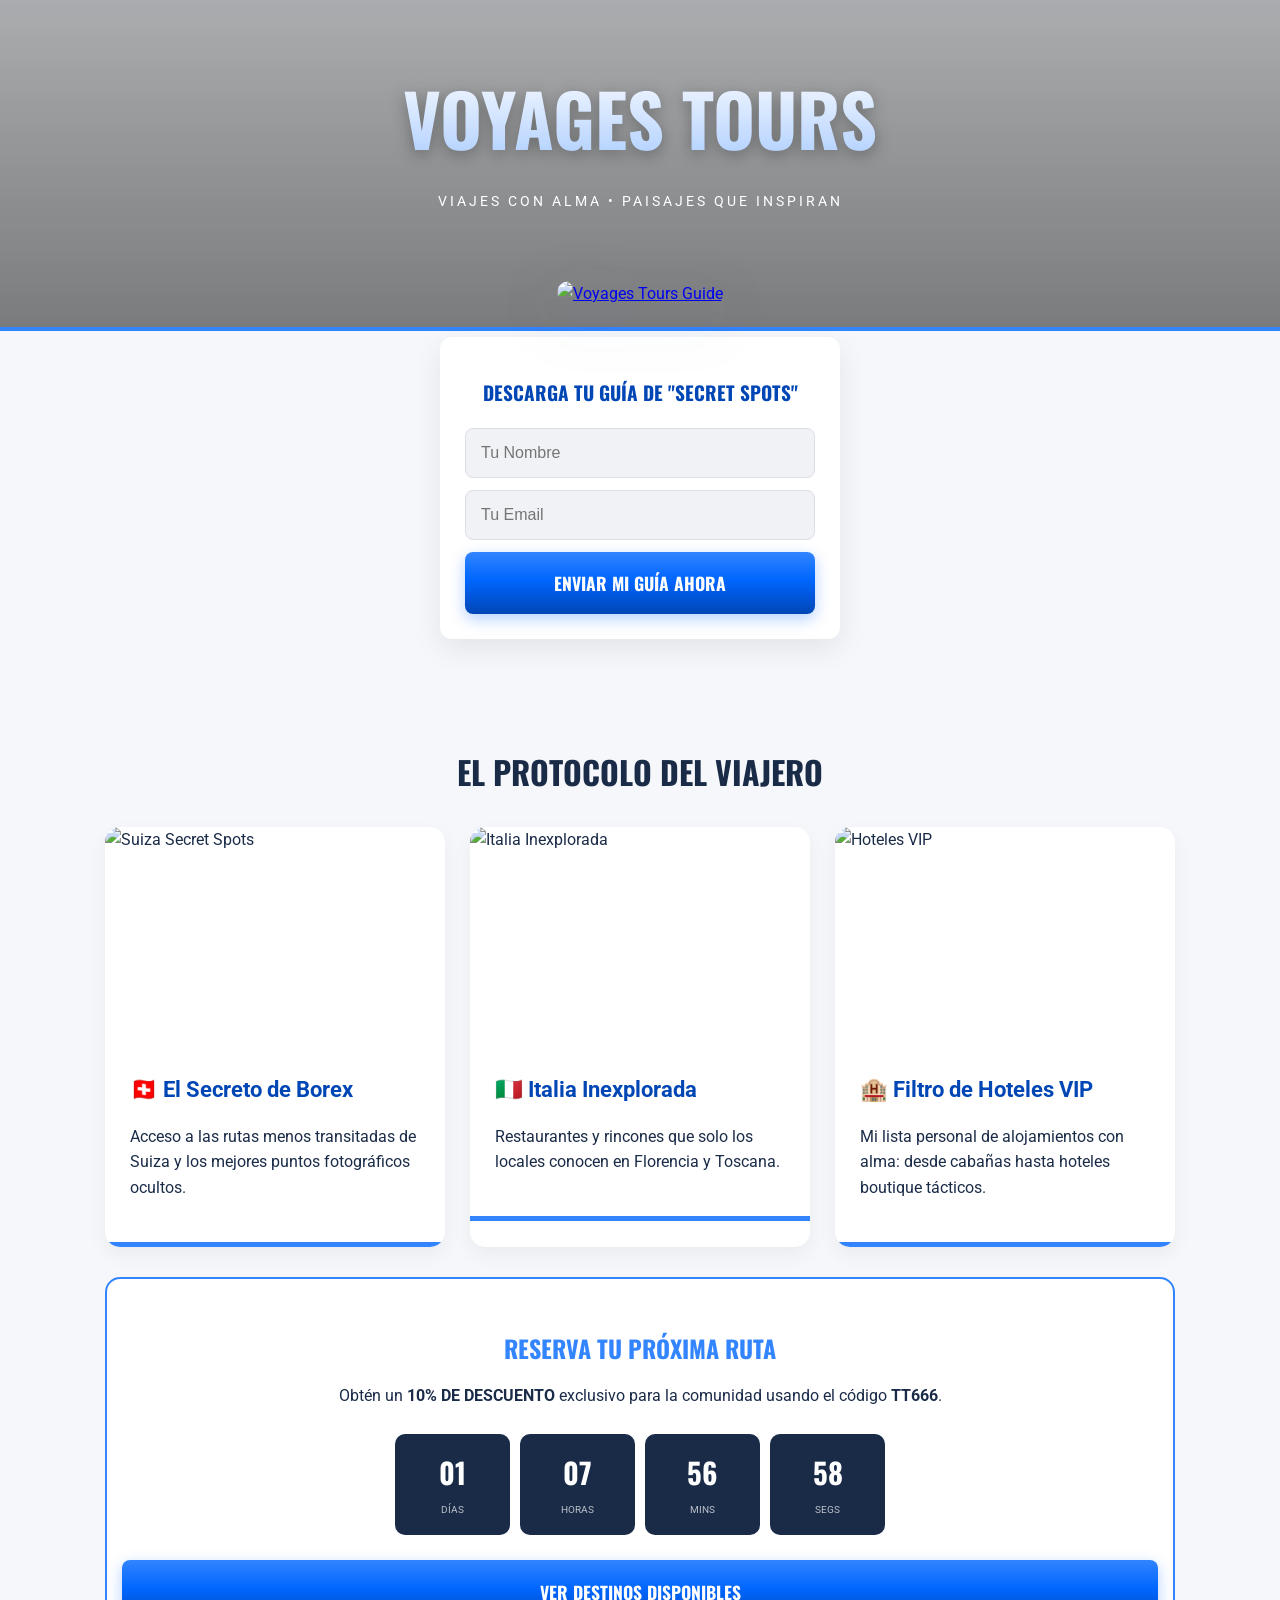
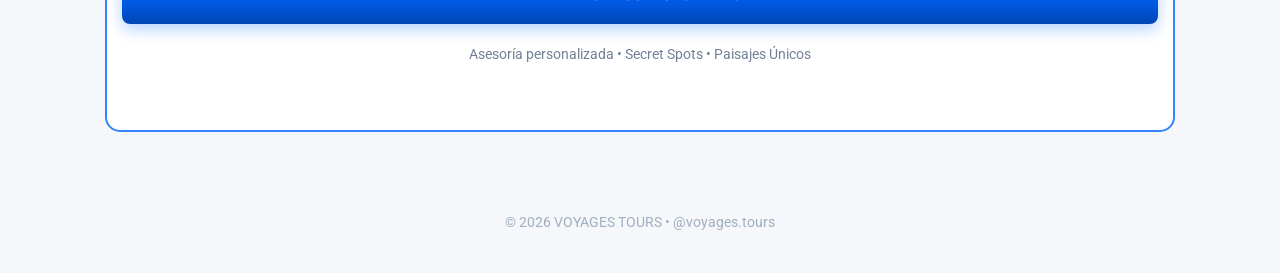
==== commit 26753173: "Update index.html" ====
--- a/index.html
+++ b/index.html
@@ -3,205 +3,269 @@
 <head>
     <meta charset="UTF-8">
     <meta name="viewport" content="width=device-width, initial-scale=1.0">
-    <title>Voyages Tours | Viajes con Alma</title>
-    <link href="https://fonts.googleapis.com/css2?family=Montserrat:wght@300;600;800&family=Playfair+Display:ital,wght@0,700;1,700&display=swap" rel="stylesheet">
+    <title>Voyages Tours | Protocolo de Viaje</title>
+    <link href="https://fonts.googleapis.com/css2?family=Oswald:wght@700&family=Roboto:wght@300;400;700&display=swap" rel="stylesheet">
     <style>
         :root {
-            --sky-blue: #00A8E8;
-            --deep-ocean: #003459;
-            --cloud: #F8F9FA;
-            --accent-gold: #D4AF37;
-            --text-dark: #2D3436;
-        }
-
-        body {
-            margin: 0;
-            font-family: 'Montserrat', sans-serif;
-            background-color: var(--cloud);
-            color: var(--text-dark);
-        }
-
-        /* HEADER ESTILO TIKTOK PREMIUM */
-        header {
-            background: white;
-            padding: 40px 20px;
-            text-align: center;
-            border-bottom: 1px solid #eee;
-        }
-
-        .profile-pic {
-            width: 110px;
-            height: 110px;
-            border-radius: 50%;
-            border: 3px solid var(--sky-blue);
-            padding: 3px;
-            margin-bottom: 15px;
-        }
-
-        .username {
-            font-size: 22px;
-            font-weight: 800;
-            margin: 0;
-            color: var(--deep-ocean);
-        }
-
-        .stats {
-            display: flex;
-            justify-content: center;
-            gap: 25px;
-            margin: 20px 0;
-            font-size: 14px;
-        }
-
-        .stats span b { font-weight: 800; color: black; }
-
-        .bio {
-            max-width: 400px;
-            margin: 0 auto;
-            font-size: 14px;
+            --trip-blue-bright: #3284ff;
+            --trip-blue-dark: #0046b5;
+            --trip-bg: #f5f7fa;
+            --white: #ffffff;
+            --text-main: #1a2b48;
+            --btn-gradient: linear-gradient(180deg, #3284ff 0%, #0066ff 45%, #0046b5 100%);
+        }
+
+        body { 
+            font-family: 'Roboto', sans-serif; 
+            background-color: var(--trip-bg); 
+            color: var(--text-main); 
+            margin: 0; 
+            text-align: center; 
             line-height: 1.6;
-            color: #636e72;
-        }
-
-        /* BOTÓN DE RESERVA (DESTACADO) */
-        .reserva-btn {
-            display: inline-block;
-            margin-top: 20px;
-            background: linear-gradient(135deg, var(--sky-blue), var(--deep-ocean));
+            overflow-x: hidden;
+        }
+
+        h1, h2, h3 { font-family: 'Oswald', sans-serif; text-transform: uppercase; margin-bottom: 15px; }
+
+        /* HEADER RESPONSIVO */
+        .hero { 
+            padding: 60px 20px 100px; 
+            background: linear-gradient(rgba(0,0,0,0.3), rgba(0,0,0,0.5)), url('https://images.unsplash.com/photo-1506905925346-21bda4d32df4?q=80&w=2070&auto=format&fit=crop'); 
+            background-size: cover; 
+            background-position: center;
+            border-bottom: 4px solid var(--trip-blue-bright); 
             color: white;
-            padding: 12px 30px;
-            border-radius: 50px;
+        }
+
+        .titulo-alfa { 
+            font-size: clamp(2rem, 10vw, 4.5rem); 
+            background: linear-gradient(to bottom, #ffffff 0%, #a5c9ff 100%);
+            -webkit-background-clip: text; 
+            -webkit-text-fill-color: transparent; 
+            margin: 0; 
+            filter: drop-shadow(0 4px 8px rgba(0,0,0,0.3));
+        }
+
+        /* MOCKUP AJUSTADO PARA MÓVIL */
+        .hero-mockup { 
+            margin: -50px auto 30px; 
+            width: 90%; 
+            max-width: 480px; 
+            position: relative; 
+            z-index: 10; 
+        }
+        .hero-mockup a { display: block; transition: transform 0.3s ease; }
+        .hero-mockup a:hover { transform: translateY(-5px); }
+        .hero-mockup img { 
+            width: 100%; 
+            filter: drop-shadow(0 15px 30px rgba(0, 70, 181, 0.25)); 
+            border-radius: 12px; 
+        }
+
+        /* CAJA DE REGISTRO */
+        .optin-container { 
+            width: 85%;
+            max-width: 400px; 
+            margin: 0 auto 40px; 
+            background: var(--white); 
+            padding: 25px; 
+            border-radius: 12px;
+            box-shadow: 0 10px 30px rgba(0,0,0,0.08);
+            box-sizing: border-box;
+        }
+
+        input { 
+            width: 100%; padding: 15px; margin-bottom: 12px; 
+            background: #f0f2f5; border: 1px solid #dcdfe6; 
+            box-sizing: border-box; border-radius: 8px; font-size: 1rem;
+        }
+
+        .cta-btn { 
+            display: flex; align-items: center; justify-content: center;
+            width: 100%; padding: 18px;
+            background: var(--btn-gradient);
+            color: white !important; font-weight: 800; font-family: 'Oswald', sans-serif;
+            border: none; cursor: pointer; text-transform: uppercase;
+            text-decoration: none; border-radius: 8px;
+            box-shadow: 0 5px 15px rgba(0, 102, 255, 0.3);
+            transition: 0.3s ease;
+            box-sizing: border-box;
+            font-size: 1.1rem;
+        }
+
+        /* GRID DE PRODUCTOS RESPONSIVO */
+        .section { padding: 40px 15px; max-width: 1100px; margin: 0 auto; box-sizing: border-box; }
+
+        .product-list { 
+            display: grid; 
+            grid-template-columns: repeat(auto-fit, minmax(280px, 1fr)); 
+            gap: 25px; 
+            margin: 30px 0; 
+        }
+        .product-item { 
+            background: var(--white); border-radius: 15px;
+            overflow: hidden;
+            text-align: left; 
+            box-shadow: 0 8px 20px rgba(0,0,0,0.05);
+            transition: 0.3s;
             text-decoration: none;
-            font-weight: 600;
-            box-shadow: 0 4px 15px rgba(0, 168, 232, 0.3);
-            transition: 0.3s;
-        }
-
-        .reserva-btn:hover { transform: scale(1.05); }
-
-        /* GRID DE VIAJES */
-        .travel-grid {
-            display: grid;
-            grid-template-columns: repeat(3, 1fr);
-            gap: 2px;
-            max-width: 800px;
-            margin: 20px auto;
-        }
-
-        .video-card {
-            position: relative;
-            aspect-ratio: 9/16;
-            background-size: cover;
-            background-position: center;
-            overflow: hidden;
-            cursor: pointer;
-        }
-
-        /* Overlay de texto (Estilo tu TikTok) */
-        .video-card .overlay {
-            position: absolute;
-            inset: 0;
-            background: linear-gradient(to bottom, rgba(0,0,0,0.2) 0%, transparent 40%, rgba(0,0,0,0.6) 100%);
-            display: flex;
-            flex-direction: column;
-            justify-content: center;
-            align-items: center;
-            padding: 15px;
-            text-align: center;
-        }
-
-        .video-card h3 {
-            color: white;
-            font-family: 'Playfair Display', serif;
-            font-size: clamp(12px, 4vw, 18px);
-            text-shadow: 2px 2px 4px rgba(0,0,0,0.8);
-            margin: 0;
-            text-transform: uppercase;
-        }
-
-        .views {
-            position: absolute;
-            bottom: 10px;
-            left: 10px;
-            color: white;
-            font-size: 12px;
-            font-weight: 600;
-        }
-
-        /* RESPONSIVO */
-        @media (max-width: 600px) {
-            .travel-grid { grid-template-columns: repeat(3, 1fr); }
-            .username { font-size: 18px; }
+            color: inherit;
+            display: block;
+        }
+        .product-item:hover { transform: translateY(-8px); }
+        .product-item img { width: 100%; height: 220px; object-fit: cover; display: block; }
+        .product-content { padding: 25px; border-bottom: 5px solid var(--trip-blue-bright); }
+        .product-item h4 { margin: 0 0 10px 0; color: var(--trip-blue-dark); font-size: 1.4rem; }
+
+        /* OFERTA Y CONTADOR RESPONSIVO */
+        #oferta { 
+            margin-top: 30px; padding: 50px 15px; 
+            border: 2px solid var(--trip-blue-bright); 
+            background: var(--white); border-radius: 15px;
+            box-sizing: border-box;
+        }
+
+        .countdown { 
+            display: flex; 
+            justify-content: center; 
+            gap: 10px; 
+            margin: 25px 0; 
+            flex-wrap: wrap; 
+        }
+        .time-box { 
+            background: var(--text-main); color: white; 
+            padding: 15px; min-width: 75px; border-radius: 10px; 
+            flex: 1; max-width: 85px;
+        }
+        .time-box span { display: block; font-size: 1.8rem; font-weight: 700; font-family: 'Oswald'; }
+        .time-box label { font-size: 0.65rem; text-transform: uppercase; opacity: 0.7; }
+
+        footer { padding: 40px 20px; color: #a0aec0; font-size: 0.85rem; }
+
+        @media (max-width: 480px) {
+            .hero { padding: 40px 10px 80px; }
+            .titulo-alfa { font-size: 2.5rem; }
+            .time-box { min-width: 60px; padding: 10px; }
+            .time-box span { font-size: 1.5rem; }
         }
     </style>
 </head>
 <body>
 
-    <header>
-        <img src="https://via.placeholder.com/150" alt="Albert" class="profile-pic">
-        <h1 class="username">Albert ✓</h1>
-        <p style="color: var(--sky-blue); font-weight: 600; margin: 5px 0;">@voyages.tours</p>
+    <header class="hero">
+        <h1 class="titulo-alfa">VOYAGES TOURS</h1>
+        <p style="letter-spacing: 3px; font-weight: 400; text-transform: uppercase; font-size: 0.9rem;">Viajes con Alma • Paisajes que Inspiran</p>
+    </header>
+
+    <div class="container">
+        <div class="hero-mockup">
+            <a href="https://paa.ge/voyages.tours/en">
+                <img src="mockup.png.PNG" alt="Voyages Tours Guide">
+            </a>
+        </div>
+
+        <div class="optin-container">
+            <h2 style="font-size: 1.2rem; color: var(--trip-blue-dark); margin-bottom: 20px;">DESCARGA TU GUÍA DE "SECRET SPOTS"</h2>
+            <form id="form-alfa">
+                <input type="text" name="name" placeholder="Tu Nombre" required>
+                <input type="email" name="email" placeholder="Tu Email" required>
+                <button type="submit" id="btn-submit" class="cta-btn">Enviar mi Guía Ahora</button>
+            </form>
+        </div>
+    </div>
+
+    <main class="section">
+        <h2 style="color: var(--text-main); font-size: 2rem; margin-bottom: 30px;">El Protocolo del Viajero</h2>
         
-        <div class="stats">
-            <span><b>18.8k</b> Seguidores</span>
-            <span><b>13.2k</b> Me gusta</span>
-        </div>
-
-        <div class="bio">
-            🇮🇹 🇪🇸 🇺🇸 🇪🇺 Viajes con alma y paisajes que inspiran ✨<br>
-            Follow for secret spots 🇫🇷
-        </div>
-
-        <a href="#" class="reserva-btn">RESERVA AQUÍ (10% OFF): TT666 👇</a>
-    </header>
-
-    <div class="travel-grid">
-        <div class="video-card" style="background-image: url('https://images.unsplash.com/photo-1530122037265-a5f1f91d3b99?auto=format&fit=crop&w=500');">
-            <div class="overlay">
-                <h3>Ginebra<br>Suiza 🇨🇭</h3>
+        <div class="product-list">
+            <a href="https://paa.ge/voyages.tours/en" class="product-item">
+                <img src="https://images.unsplash.com/photo-1527668752968-14dc70a27451?q=80&w=800" alt="Suiza Secret Spots">
+                <div class="product-content">
+                    <h4>🇨🇭 El Secreto de Borex</h4>
+                    <p>Acceso a las rutas menos transitadas de Suiza y los mejores puntos fotográficos ocultos.</p>
+                </div>
+            </a>
+
+            <a href="https://paa.ge/voyages.tours/en" class="product-item">
+                <img src="https://images.unsplash.com/photo-1541079172217-247507353a1e?q=80&w=800" alt="Italia Inexplorada">
+                <div class="product-content">
+                    <h4>🇮🇹 Italia Inexplorada</h4>
+                    <p>Restaurantes y rincones que solo los locales conocen en Florencia y Toscana.</p>
+                </div>
+            </a>
+
+            <a href="https://paa.ge/voyages.tours/en" class="product-item">
+                <img src="https://images.unsplash.com/photo-1566073771259-6a8506099945?q=80&w=800" alt="Hoteles VIP">
+                <div class="product-content">
+                    <h4>🏨 Filtro de Hoteles VIP</h4>
+                    <p>Mi lista personal de alojamientos con alma: desde cabañas hasta hoteles boutique tácticos.</p>
+                </div>
+            </a>
+        </div>
+
+        <div id="oferta">
+            <h2 style="margin-top:0; color: var(--trip-blue-bright);">RESERVA TU PRÓXIMA RUTA</h2>
+            <p>Obtén un <b>10% DE DESCUENTO</b> exclusivo para la comunidad usando el código <b>TT666</b>.</p>
+            
+            <div class="countdown">
+                <div class="time-box"><span id="days">00</span><label>Días</label></div>
+                <div class="time-box"><span id="hours">00</span><label>Horas</label></div>
+                <div class="time-box"><span id="mins">00</span><label>Mins</label></div>
+                <div class="time-box"><span id="secs">00</span><label>Segs</label></div>
             </div>
-            <div class="views">▶ 19.5k</div>
-        </div>
-
-        <div class="video-card" style="background-image: url('https://images.unsplash.com/photo-1557160854-e1e89fdd3286?auto=format&fit=crop&w=500');">
-            <div class="overlay">
-                <h3>Dónde Dormir en Washington 🇺🇸</h3>
+
+            <div style="display: flex; justify-content: center;">
+                <a href="https://paa.ge/voyages.tours/en" class="cta-btn">Ver Destinos Disponibles</a>
             </div>
-            <div class="views">▶ 717</div>
-        </div>
-
-        <div class="video-card" style="background-image: url('https://images.unsplash.com/photo-1582719478250-c89cae4dc85b?auto=format&fit=crop&w=500');">
-            <div class="overlay">
-                <h3>El mejor hotel para niños</h3>
-            </div>
-            <div class="views">▶ 2,728</div>
-        </div>
-
-        <div class="video-card" style="background-image: url('https://images.unsplash.com/photo-1464146072230-91cabc968266?auto=format&fit=crop&w=500');">
-            <div class="overlay">
-                <h3>La cabaña de tus sueños</h3>
-            </div>
-            <div class="views">▶ 4,724</div>
-        </div>
-
-        <div class="video-card" style="background-image: url('https://images.unsplash.com/photo-1527668752968-14dc70a27451?auto=format&fit=crop&w=500');">
-            <div class="overlay">
-                <h3>Explorando Borex 🇨🇭</h3>
-            </div>
-            <div class="views">▶ 149</div>
-        </div>
-
-        <div class="video-card" style="background-image: url('https://images.unsplash.com/photo-1541079172217-247507353a1e?auto=format&fit=crop&w=500');">
-            <div class="overlay">
-                <h3>El secreto de Florencia 🇮🇹</h3>
-            </div>
-            <div class="views">▶ 1,976</div>
-        </div>
-    </div>
-
-    <footer style="text-align: center; padding: 40px; font-size: 12px; color: #999;">
-        © 2024 Voyages Tours - Viajes con alma
-    </footer>
-
+            <p style="font-size:0.85rem; margin-top:20px; color: #718096;">Asesoría personalizada • Secret Spots • Paisajes Únicos</p>
+        </div>
+    </main>
+
+    <footer>&copy; 2026 VOYAGES TOURS • @voyages.tours</footer>
+
+    <script>
+        // Lógica del contador dinámica reparada
+        const targetDate = new Date().getTime() + (1 * 24 * 60 * 60 * 1000 + 7 * 60 * 60 * 1000 + 57 * 60 * 1000); 
+
+        function updateTimer() {
+            const now = new Date().getTime();
+            const diff = targetDate - now;
+
+            if (diff <= 0) return;
+
+            const d = Math.floor(diff / (1000 * 60 * 60 * 24));
+            const h = Math.floor((diff % (1000 * 60 * 60 * 24)) / (1000 * 60 * 60));
+            const m = Math.floor((diff % (1000 * 60 * 60)) / (1000 * 60));
+            const s = Math.floor((diff % (1000 * 60)) / 1000);
+
+            document.getElementById('days').innerText = d < 10 ? '0'+d : d;
+            document.getElementById('hours').innerText = h < 10 ? '0'+h : h;
+            document.getElementById('mins').innerText = m < 10 ? '0'+m : m;
+            document.getElementById('secs').innerText = s < 10 ? '0'+s : s;
+        }
+
+        setInterval(updateTimer, 1000);
+        updateTimer();
+
+        // Integración con Formspree
+        const form = document.getElementById("form-alfa");
+        const btn = document.getElementById("btn-submit");
+
+        form.addEventListener("submit", function(e) {
+            e.preventDefault();
+            btn.innerHTML = "ENVIANDO...";
+            btn.disabled = true;
+
+            const ebookLink = "https://drive.google.com/file/d/1nUlSOzEGNRx9r4S36GyrZRUjasrnn8vK/view?usp=sharing";
+
+            fetch("https://formspree.io/f/mbdpqqpv", {
+                method: "POST",
+                body: new FormData(form),
+                headers: { 'Accept': 'application/json' }
+            }).finally(() => {
+                window.location.href = ebookLink;
+            });
+        });
+    </script>
 </body>
 </html>
